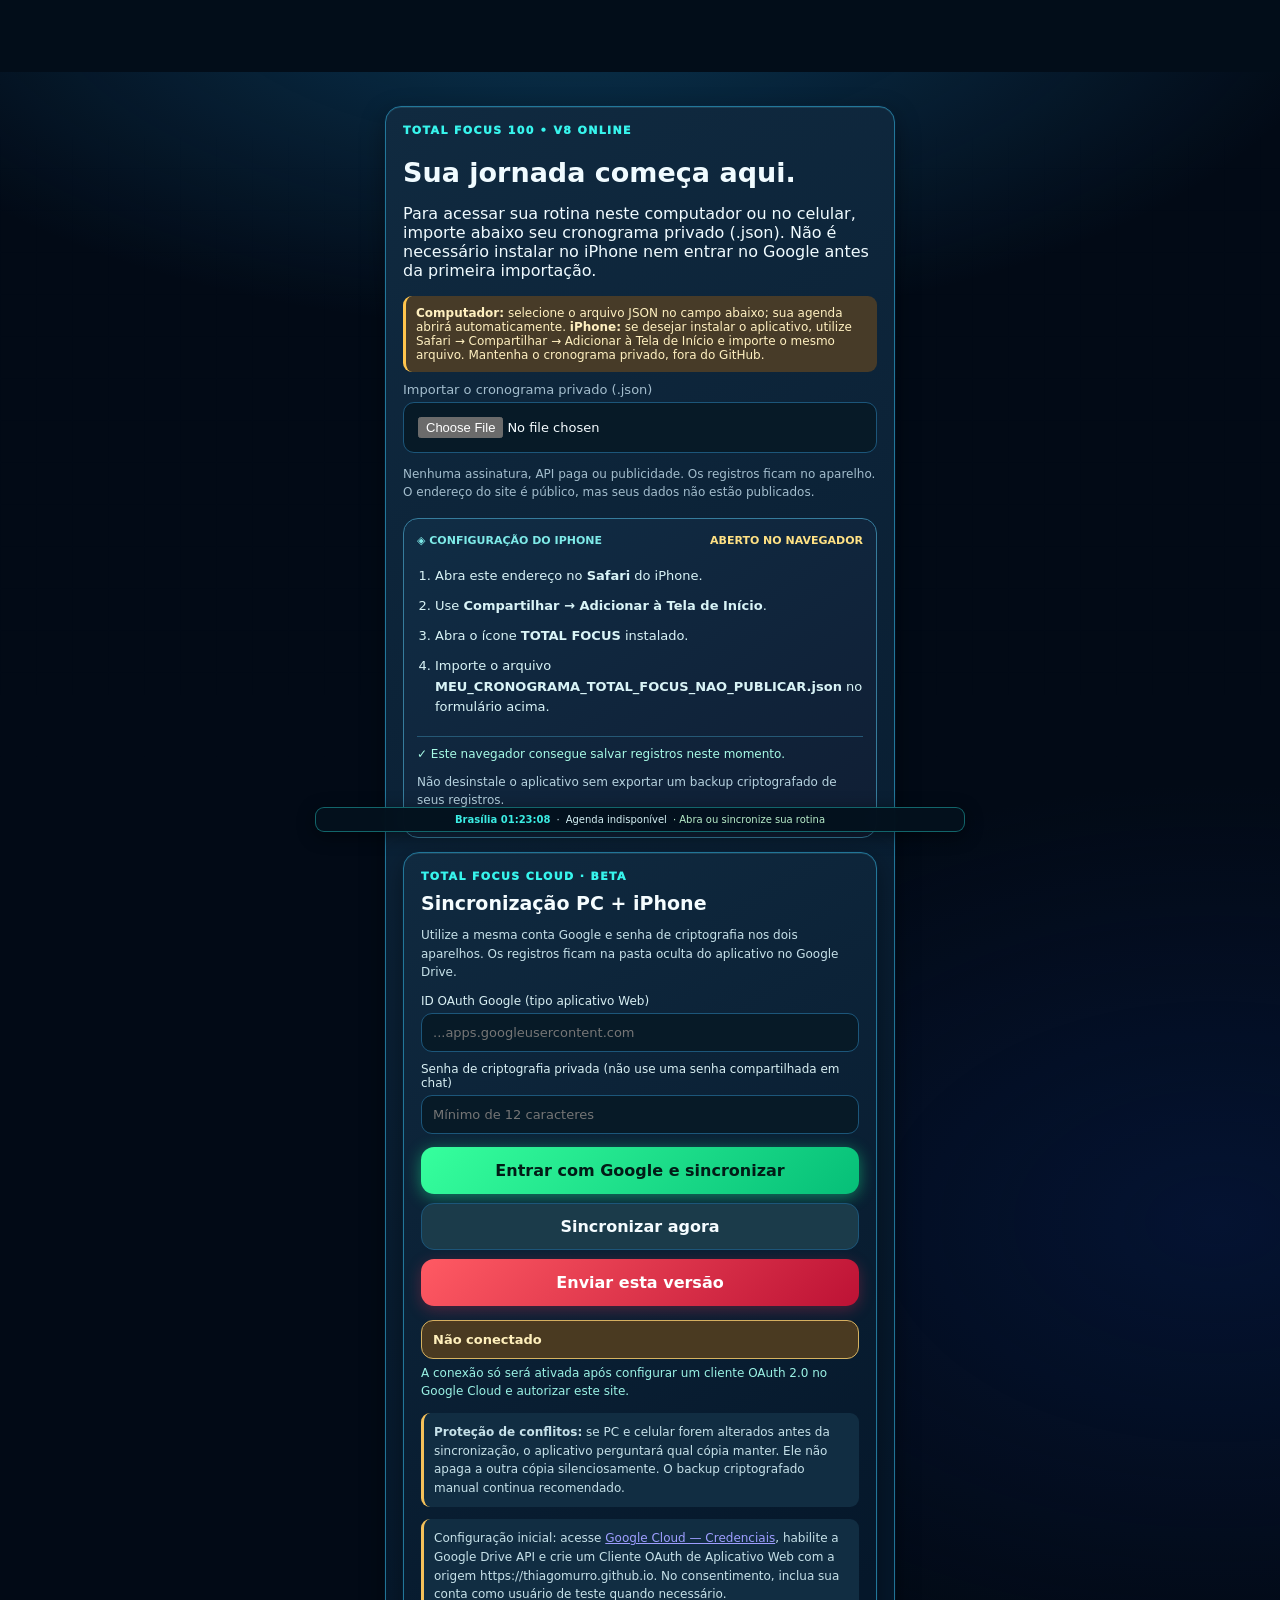
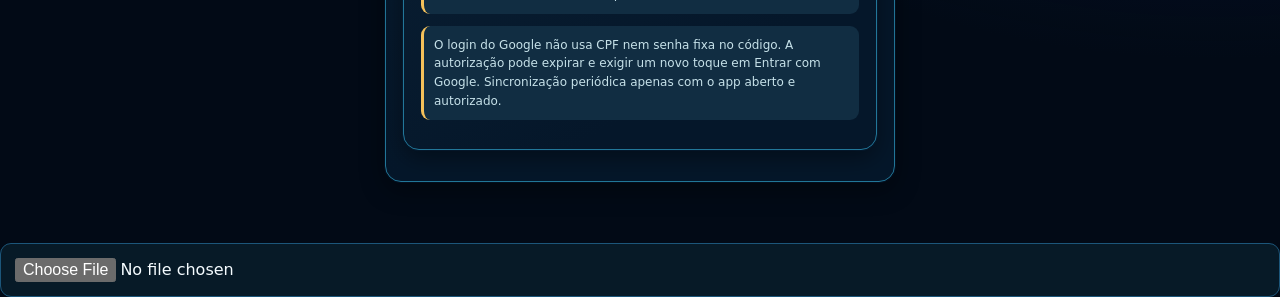
==== total-focus-100/index.html @ 7a87cd40 "TOTAL FOCUS: atualizar painel V40.1 com lista de alarmes vibratórios do iPhone" ====
<!doctype html>
<html lang="pt-BR"><head><meta charset="utf-8"><meta name="viewport" content="width=device-width,initial-scale=1,viewport-fit=cover"><meta name="theme-color" content="#071629"><meta name="apple-mobile-web-app-capable" content="yes"><meta name="apple-mobile-web-app-status-bar-style" content="black-translucent"><meta name="apple-mobile-web-app-title" content="TOTAL FOCUS"><meta name="robots" content="noindex,nofollow"><link rel="manifest" href="./manifest.webmanifest"><link rel="icon" href="./icon.svg" type="image/svg+xml"><title>TOTAL FOCUS 100 | Jornada</title>
<style>
:root{color-scheme:dark;--bg:#061320;--panel:#102536;--panel2:#142e40;--edge:#275166;--txt:#eefafa;--muted:#a4c0cb;--cyan:#41e4df;--gold:#ffd078;--red:#fe807b}
*{box-sizing:border-box}body{font-family:-apple-system,BlinkMacSystemFont,"Segoe UI",sans-serif;background:radial-gradient(circle at 80% -5%,#174d62 0%,transparent 50%),var(--bg);color:var(--txt);margin:0;min-height:100vh}button,input,select,textarea{font:inherit}button{cursor:pointer;border:1px solid var(--edge);background:#1b3b4a;color:var(--txt);border-radius:13px;padding:12px 14px}button:disabled{opacity:.4;cursor:not-allowed}button.primary{color:#062527;background:linear-gradient(110deg,#38e1d5,#aaf9e7);border:0;font-weight:800}button.warn{background:#583139;border-color:#885663}button.gold{background:#efbc60;color:#222015;font-weight:800}button.small{padding:8px 11px;font-size:13px}.hidden{display:none!important}#shell{max-width:650px;margin:auto;padding:16px 16px 100px}header{display:flex;align-items:center;justify-content:space-between;gap:12px}header .logo{display:flex;align-items:center;gap:9px;font-size:15px;font-weight:900;letter-spacing:1.2px}header svg{width:41px;height:41px}h1{font-size:27px;margin:20px 0 5px}h2{font-size:19px;margin:0 0 12px}h3{margin:0 0 9px}.muted,small{color:var(--muted)}small{line-height:1.45}.kicker{color:var(--cyan);font-size:11px;font-weight:800;letter-spacing:1.6px}.card{border:1px solid var(--edge);background:linear-gradient(155deg,#102b3b,#0c1e2e);border-radius:21px;padding:17px;margin:14px 0;box-shadow:0 8px 28px #0002}.hero{border-color:#2c8f92;background:linear-gradient(125deg,#123f48,#102635)}.flex{display:flex;align-items:center;justify-content:space-between;gap:9px}.stack{display:grid;gap:9px}.grid{display:grid;grid-template-columns:1fr 1fr;gap:11px}.metric{background:#09202f;padding:12px;border-radius:13px}.metric strong{display:block;font-size:24px;margin-bottom:2px}.bar{height:8px;border-radius:10px;background:#224150;overflow:hidden;margin:10px 0}.bar span{display:block;height:100%;background:linear-gradient(90deg,var(--cyan),var(--gold))}.task{border-bottom:1px solid #294454;padding:12px 0;display:flex;align-items:center;gap:9px}.task .hour{font-weight:800;color:var(--cyan);min-width:45px;font-size:13px}.task .data{flex:1;min-width:0}.task strong{display:block;font-size:14px}.task small{display:block}.task button{padding:8px 10px}.tag{font-size:11px;color:var(--gold)}#nav{position:fixed;bottom:0;left:0;width:100%;display:flex;justify-content:center;background:#071b2aee;border-top:1px solid var(--edge);padding:8px 3px max(8px,env(safe-area-inset-bottom));backdrop-filter:blur(12px);z-index:20}#nav button{border:0;background:transparent;font-size:11px;border-radius:9px;max-width:105px;min-width:60px;padding:5px 4px}#nav button i{display:block;font-style:normal;font-size:21px;margin-bottom:3px}#nav button.current{background:#164c56;color:#7bfff1}.pill{border-radius:22px;padding:8px 10px;background:#173d46;color:#ccfbf0;font-size:12px}label{display:block;margin:10px 0;font-size:13px;color:var(--muted)}input,select,textarea{display:block;color:var(--txt);background:#071a27;border:1px solid var(--edge);padding:11px;border-radius:11px;width:100%;margin-top:5px}input[type=file]{padding:14px}dialog{background:#0c2130;color:var(--txt);border:1px solid var(--edge);border-radius:19px;padding:20px;max-width:min(95vw,520px);max-height:85vh;overflow:auto;width:94%}dialog::backdrop{background:#001017bb}#toast{position:fixed;bottom:94px;left:50%;transform:translateX(-50%);background:#254d50;border:1px solid var(--cyan);border-radius:15px;max-width:95vw;padding:12px 19px;font-size:13px;z-index:99;display:none}.buttons{display:flex;flex-wrap:wrap;gap:8px;margin-top:13px}.notice{border-left:3px solid var(--gold);background:#473b28;color:#fff0c0;padding:10px;border-radius:9px;font-size:12px}.dog-line{padding:10px 0;border-bottom:1px solid var(--edge)}.dog-line b{color:var(--cyan)}.circle{font-size:42px;color:var(--cyan);font-variant-numeric:tabular-nums;font-weight:900;margin:15px 0}.steps{padding-left:21px}.steps li{padding:5px 0;line-height:1.5}.fixed{color:#b1c0c9}#setup{max-width:550px;margin:8vh auto 3vh;padding:20px}.footnote{font-size:12px;line-height:1.5;color:var(--muted)}
@media(max-width:390px){.grid{grid-template-columns:1fr}#nav button{min-width:54px}}
</style><style>
/* TF_SLEEP_ONLINE_V9 - identidade visual jogo e descanso */
body{background:radial-gradient(ellipse 85% 45% at 8% -4%,#226b88ad,transparent 75%),radial-gradient(ellipse 68% 38% at 100% 12%,#42247880,transparent 75%),#060c19;background-attachment:fixed}
body:before{content:"";position:fixed;inset:0;pointer-events:none;opacity:.14;background-image:radial-gradient(#82faff 1px,transparent 1.6px);background-size:63px 85px;animation:starShift 40s linear infinite}
#shell{position:relative}header{position:relative;z-index:2;background:#0c2340c4;padding:10px;border:1px solid #55e5db70;border-radius:17px;box-shadow:0 0 24px #1acde12c;backdrop-filter:blur(10px)}header .logo svg{filter:drop-shadow(0 0 9px #2ef3e9)}
.card{border-color:#436b8a;box-shadow:inset 0 1px 0 #ffffff19,0 10px 30px #0007;backdrop-filter:blur(8px)}
.card.hero{position:relative;overflow:hidden;border:1px solid #56f2e4;box-shadow:0 0 35px #37e7de37,inset 0 0 33px #4ef3ea12;background:radial-gradient(circle at 90% 0%,#198e9381,transparent 45%),linear-gradient(132deg,#16394d,#151b38)}
.card.hero:after{content:"◈";position:absolute;right:-12px;top:-38px;font-size:162px;color:#71f2ed17;pointer-events:none;animation:orb 6s ease-in-out infinite}
.card.hero button.primary{position:relative;z-index:2;min-height:53px;box-shadow:0 7px 21px #20ffd13b}
.metric{border:1px solid #59bddc5a;background:linear-gradient(145deg,#122e45,#121d35)}
#nav{border-top:1px solid #56e4e2a0;box-shadow:0 -8px 35px #07d7dd17}#nav button.current{text-shadow:0 0 12px #68ffee}
#sleep-open{margin-left:auto;font-size:21px;color:#91f9ee;border:1px solid #3ce7d6}
#sleep-modal{background:linear-gradient(143deg,#102e47,#11162f);color:#edffff;border:1px solid #54e7e3;box-shadow:0 15px 80px #000b}
.sleep-moon{font-size:42px;display:grid;place-items:center;width:76px;height:76px;border-radius:50%;background:radial-gradient(circle at 20% 20%,#58dce7,#173249 75%);border:2px solid #5aeee7;box-shadow:0 0 30px #49eddf99;animation:orb 5s ease-in-out infinite}
.sleep-days{display:grid;grid-template-columns:repeat(3,1fr);gap:9px;margin:17px 0}.sleep-days section{text-align:center;border:1px solid #347c92;border-radius:13px;background:#16344c;padding:10px 3px}.sleep-days strong{display:block;font-size:23px;color:#8ffce9}.sleep-days small{font-size:10px}.sleep-modal-opts label{display:flex;gap:8px;align-items:center;color:#e2fafa}.sleep-modal-opts input{width:18px;height:18px;margin:0}.sleep-actions button{width:100%;margin-top:9px}.sleep-note{background:#493728;color:#ffe8bd;padding:11px;border-radius:10px;font-size:12px;line-height:1.55}.sleep-caption{font-size:12px;color:#b5cddf;line-height:1.5}
@keyframes orb{50%{transform:translateY(9px)}}@keyframes starShift{to{background-position:160px 100px}}
@media(prefers-reduced-motion:reduce){.card.hero:after,.sleep-moon,body:before{animation:none}}
</style><link rel="stylesheet" href="./game-v10.css?v=10"><link rel="stylesheet" href="./game-v11.css?v=11"><link rel="stylesheet" href="./coach-v12.css?v=12"><link rel="stylesheet" href="./install-v13.css?v=13"><link rel="stylesheet" href="./reminders-v14.css?v=14"><link rel="stylesheet" href="./cloud-v16.css?v=16"><link rel="stylesheet" href="./experience-v17.css?v=17"><link rel="stylesheet" href="./screens-v18.css?v=18"><link rel="stylesheet" href="./qa-v19.css?v=19"><link rel="stylesheet" href="./premium-v20.css?v=21"><link rel="stylesheet" href="./desktop-v22.css?v=22"><link rel="stylesheet" href="./study-progress-v24.css?v=24"><link rel="stylesheet" href="./tf25-ui.css?v=25"></head><body>
<div id="setup" class="hidden"><div class="card"><div class="kicker">TOTAL FOCUS 100 • V8 ONLINE</div><h1>Sua jornada começa aqui.</h1><p>Para acessar sua rotina neste computador ou no celular, importe abaixo seu cronograma privado (.json). Não é necessário instalar no iPhone nem entrar no Google antes da primeira importação.</p><div class="notice"><strong>Computador:</strong> selecione o arquivo JSON no campo abaixo; sua agenda abrirá automaticamente. <strong>iPhone:</strong> se desejar instalar o aplicativo, utilize Safari → Compartilhar → Adicionar à Tela de Início e importe o mesmo arquivo. Mantenha o cronograma privado, fora do GitHub.</div><label>Importar o cronograma privado (.json)<input id="upload" type="file" accept=".json,application/json"></label><p class="footnote">Nenhuma assinatura, API paga ou publicidade. Os registros ficam no aparelho. O endereço do site é público, mas seus dados não estão publicados.</p></div></div>
<div id="shell" class="hidden"><header><div class="logo"><svg viewBox="0 0 64 64" aria-label="Marca TOTAL FOCUS"><circle cx="32" cy="32" r="27" fill="#0b3140" stroke="#33ded4" stroke-width="5"/><path d="M12 43 32 16 52 43 32 29Z" fill="#80ffff" stroke="#009bd3" stroke-width="2"/><path d="M32 4v10M32 50v10M4 32h10M50 32h10" stroke="#fff" stroke-width="3"/></svg><span>TOTAL<br>FOCUS 100</span></div><span class="pill" id="level">NÍVEL 1</span></header><main id="main"></main></div>
<nav id="nav" class="hidden"><button data-page="today" class="current"><i>◉</i>Hoje</button><button data-page="agenda"><i>▦</i>Agenda</button><button data-page="shiro"><i>♧</i>Shiro</button><button data-page="progress"><i>▤</i>Rendimento</button><button data-page="focus"><i>✧</i>FOCUS AI</button><button data-page="config"><i>⚙</i>Ajustes</button></nav>
<dialog id="modal"><div id="modalcontent"></div><div class="buttons"><button id="close">Fechar</button></div></dialog><div id="toast"></div>
<script>
(function(){
"use strict";
var DK="totalfocus100.private.dataset.v1",SK="totalfocus100.v1",D=null,S=null,page="today",picked=null,interval=null;
var $=id=>document.getElementById(id),fmt=d=>d.split("-").reverse().join("/"),date=()=>{var d=new Date();return d.getFullYear()+"-"+String(d.getMonth()+1).padStart(2,"0")+"-"+String(d.getDate()).padStart(2,"0")},minute=x=>Number(x.slice(0,2))*60+Number(x.slice(3,5)),clock=x=>String(Math.floor(x/60)).padStart(2,"0")+":"+String(x%60).padStart(2,"0"),es=x=>String(x==null?"":x).replace(/[&<>"']/g,a=>({"&":"&amp;","<":"&lt;",">":"&gt;",'"':"&quot;","'":"&#39;"}[a]));
function notify(m){$("toast").textContent=m;$("toast").style.display="block";clearTimeout(notify.t);notify.t=setTimeout(()=>$("toast").style.display="none",3200)}
function sound(){if(S.settings&&S.settings.sound===false)return;try{var c=new(window.AudioContext||window.webkitAudioContext)(),o=c.createOscillator(),g=c.createGain();o.frequency.setValueAtTime(720,c.currentTime);o.frequency.linearRampToValueAtTime(1100,c.currentTime+.13);g.gain.setValueAtTime(.08,c.currentTime);g.gain.exponentialRampToValueAtTime(.001,c.currentTime+.18);o.connect(g);g.connect(c.destination);o.start();o.stop(c.currentTime+.19);setTimeout(()=>c.close(),400)}catch(e){}}
function init(){try{D=JSON.parse(localStorage.getItem(DK));if(!D||!Array.isArray(D.tasks)||D.start!=="2026-10-19"||D.end!=="2027-01-26")D=null}catch(e){D=null}
if(!D){$("setup").classList.remove("hidden");$("shell").classList.add("hidden");$("nav").classList.add("hidden");return}
try{S=JSON.parse(localStorage.getItem(SK))}catch(e){}if(!S)S={};S.statuses=S.statuses||{};S.overrides=S.overrides||{};S.quotes=S.quotes||{};S.quoteTimers=S.quoteTimers||{};S.dogs=S.dogs||{};S.weights=S.weights||[{date:D.start,kg:D.weightKg}];S.checkins=S.checkins||{};S.history=S.history||[];S.settings=S.settings||{sound:true};picked=date()<D.start?D.start:date()>D.end?D.end:date();$("setup").classList.add("hidden");$("shell").classList.remove("hidden");$("nav").classList.remove("hidden");render()}
function save(){try{localStorage.setItem(SK,JSON.stringify(S))}catch(e){notify("Sem espaço para salvar. Faça backup imediatamente.")}}
function tasks(){return D.tasks.map(t=>Object.assign({},t,S.overrides[t.id]||{}))}
function byDate(day){return tasks().filter(t=>t.date===day).sort((a,b)=>a.time.localeCompare(b.time))}
function get(id){return tasks().find(t=>t.id===id)}
function status(t){return S.statuses[t.id]||"pendente"}
function flexible(t){return t.priority==="flex"&&!t.meta?.optional}
function xp(){return tasks().filter(t=>flexible(t)&&status(t)==="feito").reduce((s,t)=>s+({Treino:22,Cardio:35,Shiro:28,PMERJ:25,"Inglês":17,Empresa:15}[t.category]||10),0)}
function daynum(day){return Math.round((new Date(day+"T12:00:00")-new Date(D.start+"T12:00:00"))/86400000)+1}
function done(id){var t=get(id);if(!t||t.priority!=="flex")return;if(t.category==="Empresa"&&t.meta?.kind==="cotacao")return quote(t);if(t.category==="Shiro")return dog(t);if(t.category==="Cardio")return cardio(t);S.statuses[id]="feito";S.history.unshift({type:"concluída",id:id,at:new Date().toISOString()});save();sound();render();notify("Missão concluída! +XP")}
function show(html){$("modalcontent").innerHTML=html;$("modal").showModal()}
function tag(t){return t.priority!=="flex"?"FIXO":t.category==="Empresa"?"COTAÇÃO":t.category.toUpperCase()}
function taskline(t){var isf=t.priority==="flex";return '<div class="task"><span class="hour">'+es(t.time)+'</span><div class="data"><strong>'+es(t.title)+'</strong><small>'+es(tag(t))+' · '+es(status(t))+'</small></div>'+(isf?'<button data-do="view" data-id="'+es(t.id)+'">Abrir</button>':'<span class="fixed">●</span>')+'</div>'}
function render(){if(!D)return;var totalxp=xp(),level=1+Math.floor(Math.sqrt(totalxp/220));$("level").textContent="NÍVEL "+level;document.querySelectorAll("#nav button").forEach(x=>x.classList.toggle("current",x.dataset.page===page));var html="";
if(page==="today"){var list=byDate(picked),flex=list.filter(flexible),n=flex.filter(t=>status(t)==="feito").length,upcoming=flex.find(t=>status(t)==="pendente"||status(t)==="reprogramado");html='<p class="kicker">JORNADA · DIA '+Math.max(0,Math.min(100,daynum(picked)))+' DE 100</p><div class="flex"><h1>Meu dia</h1><input type="date" id="datepick" min="'+D.start+'" max="'+D.end+'" value="'+picked+'" style="max-width:160px"></div><div class="card hero"><span class="kicker">PRÓXIMA MISSÃO</span><h2>'+(upcoming?es(upcoming.title):"Nada pendente neste dia")+'</h2><p class="muted">'+(upcoming?es(upcoming.time)+" · "+es(upcoming.category):"Confira sua evolução")+'</p>'+(upcoming?'<button class="primary" data-do="view" data-id="'+es(upcoming.id)+'">▶ Iniciar / registrar</button>':'')+'</div><div class="grid"><div class="metric"><strong>'+n+'/'+flex.length+'</strong><small>Missões de hoje</small></div><div class="metric"><strong>'+totalxp+'</strong><small>Pontos de experiência</small></div></div><div class="bar"><span style="width:'+(flex.length?Math.round(n/flex.length*100):0)+'%"></span></div><div class="buttons"><button data-do="next">Remanejar próxima</button><button data-do="day">Reorganizar o dia</button><button data-do="undo">Desfazer último remanejamento</button><button data-do="checkin">Check-in físico</button></div><div class="card"><h2>Agenda</h2>'+list.map(taskline).join("")+'</div>'}
if(page==="agenda"){html='<h1>Agenda e ciclos</h1><label>Escolha uma data<input type="date" id="datepick" min="'+D.start+'" max="'+D.end+'" value="'+picked+'"></label><p class="muted">Ciclo '+Math.ceil(daynum(picked)/12)+' de 9 • sábado e compromissos fixos protegidos.</p><div class="card">'+byDate(picked).map(taskline).join("")+'</div><button data-do="travel">Modo viagem</button>'}
if(page==="shiro"){var lines=tasks().filter(t=>t.category==="Shiro"),ct=lines.filter(t=>status(t)==="feito").length;html='<h1>Escola do Shiro</h1><p class="notice">Filhote: sem corrida de 5 km, saltos repetidos ou esforços forçados antes da maturidade e orientação veterinária.</p><div class="grid"><div class="metric"><strong>'+ct+'/'+lines.length+'</strong><small>Sessões concluídas</small></div><div class="metric"><strong>4x</strong><small>Treinos de obediência por semana</small></div></div><div class="card"><h2>Próximos treinos</h2>'+lines.filter(t=>t.date>=picked).slice(0,10).map(t=>'<div class="task"><div class="data"><strong>'+fmt(t.date)+' · '+es(t.title)+'</strong><small>'+es(status(t))+'</small></div><button data-do="view" data-id="'+es(t.id)+'">Treinar</button></div>').join("")+'</div>'}
if(page==="progress"){var categories=["Treino","Cardio","Shiro","PMERJ","Inglês","Empresa"],completed=tasks().filter(t=>flexible(t)&&status(t)==="feito");html='<h1>Meu rendimento</h1><div class="grid"><div class="metric"><strong>'+completed.length+'</strong><small>Missões realizadas</small></div><div class="metric"><strong>'+xp()+'</strong><small>XP acumulados</small></div></div><div class="card"><h2>Por área</h2>'+categories.map(cat=>{var ar=tasks().filter(t=>t.category===cat&&flexible(t)),ok=ar.filter(t=>status(t)==="feito").length;return '<p>'+cat+': '+ok+'/'+ar.length+'</p><div class="bar"><span style="width:'+(ar.length?Math.round(100*ok/ar.length):0)+'%"></span></div>'}).join("")+'</div><div class="card"><h2>Saúde</h2><p>Peso inicial: '+es(D.weightKg)+' kg</p><p>Último peso: '+es(S.weights.at(-1)?.kg||D.weightKg)+' kg</p><button data-do="weight">Registrar peso</button></div><p class="footnote">Não confunda pontos do jogo com resultados físicos ou rendimento em provas.</p>'}
if(page==="focus"){html='<h1>FOCUS AI</h1><p class="muted">Assistente local gratuito, sem API ChatGPT conectada. Você pode digitar comandos ou ditá-los se o navegador permitir.</p><div class="card"><h2>Pergunte ou peça uma ação</h2><input id="ask" placeholder="Ex.: O que tenho hoje?"><div class="buttons"><button class="primary" data-do="ask">Enviar</button><button data-do="mic">🎙 Ditado</button></div><div id="answer" class="notice" style="margin-top:12px">Posso explicar a agenda, abrir uma missão ou orientar os comandos do Shiro.</div></div><div class="card"><h3>Exemplos</h3><p>“O que tenho hoje?”</p><p>“Quero treinar o Shiro”</p><p>“Abrir cotações”</p><p>“Como funciona o fica?”</p></div>'}
if(page==="config"){html='<h1>Ajustes e privacidade</h1><div class="card"><h2>Backup e restauração</h2><p class="muted">Seu histórico fica no aparelho. Exporte regularmente e guarde o arquivo fora do telefone.</p><div class="buttons"><button data-do="backup">Backup criptografado</button><button data-do="restore">Restaurar backup</button></div><input type="file" id="restorefile" accept=".json" class="hidden"><p class="footnote">O site público não contém seus dados. Sem login, sincronização de nuvem ou chamadas para APIs pagas.</p></div><div class="card"><h2>Preferências</h2><label><input id="sound" type="checkbox" style="width:auto;display:inline" '+(S.settings.sound!==false?"checked":"")+'> Efeitos sonoros</label><p class="notice">Notificações na tela bloqueada exigem um servidor Web Push configurado. Ainda não estão ativas nesta edição. Vibração é controlada pelo iOS.</p></div><button data-do="exportAgenda">Exportar agenda privada</button>'}
$("main").innerHTML=html}
function viewTask(id){var t=get(id);if(!t)return;if(t.category==="Empresa"&&t.meta?.kind==="cotacao")return quote(t);if(t.category==="Shiro")return dog(t);if(t.category==="Treino")return workout(t);if(t.category==="Cardio")return cardio(t);show('<span class="kicker">'+es(t.category)+'</span><h2>'+es(t.title)+'</h2><p>'+es(t.description||"")+'</p><div class="buttons"><button class="primary" data-do="complete" data-id="'+es(id)+'">✓ Concluída</button><button data-do="move" data-id="'+es(id)+'">Remanejar</button></div>')}
function cardio(t){var ck=S.checkins?.[t.date]||{};var advice=(ck.pain==="sim"||Number(ck.sleep)<6||(ck.energy&&Number(ck.energy)<=2))?"Atenção: sono insuficiente, dor ou disposição baixa. Faça atividade leve ou descanse; não progrida a carga.":"Evolua gradualmente, respeitando esforço e recuperação.";show('<h2>'+es(t.title)+'</h2><p>'+es(t.description||"")+'</p><div class="notice">'+es(advice)+'</div><label>Distância (km)<input id="km" type="number" step=".01"></label><label>Tempo (minutos)<input id="mins" type="number" min="1"></label><label>Esforço percebido (1–10)<input id="effort" type="number" min="1" max="10" value="5"></label><label>Dor incomum?<select id="pain"><option value="nao">Não</option><option value="sim">Sim</option></select></label><button class="primary" data-do="savecardio" data-id="'+es(t.id)+'">Salvar resultado</button>')}
function workout(t){var moves=t.meta?.moves||[];show('<h2>'+es(t.title)+'</h2><p class="notice">10 minutos: 2 min de ativação, 6 min de movimentos e 2 min de recuperação. Priorize execução correta.</p>'+moves.map(name=>{var s=D.exerciseSpecs?.[name]||{};return '<div class="dog-line"><h3>'+es(name)+'</h3><p><b>'+es(s.sets||"2 blocos de 40 s")+'</b> • '+es(s.reps||"8 repetições controladas")+'</p><p><b>Fortalece:</b> '+es((s.muscles||[]).join(", "))+'</p><p><b>Posição inicial:</b> '+es(s.start||"Prepare com calma")+'</p><p><b>Movimento:</b> '+es(s.move||"Execute sem dor")+'</p><p class="muted">'+es(s.mistake||"")+'</p></div>'}).join("")+'<button class="primary" data-do="complete" data-id="'+es(t.id)+'">Concluí os 10 minutos</button>')}
function dog(t){var r=D.dogSessions?.[t.meta?.session];if(!r)return notify("Sessão não encontrada");var saved=S.dogs[t.id]||{},counts=saved.counts||{};show('<span class="kicker">TREINADOR DO SHIRO</span><h2>'+es(r.label)+'</h2><p class="muted">'+es(r.location)+'</p>'+r.routine.map(pair=>{var name=pair[0],n=pair[1],g=D.commands?.[name]||{},value=counts[name]||0;return '<div class="dog-line"><h3>'+es(name)+'</h3><p>'+es(g.why||"")+'</p><ol class="steps">'+(g.steps||[]).map(v=>'<li>'+es(v)+'</li>').join("")+'</ol><small>Meta: '+n+' tentativas · '+es(pair[2])+'</small><div class="flex"><button data-do="dogdec" data-id="'+es(t.id)+'" data-cmd="'+es(name)+'">−</button><b id="n-'+es(name)+'">'+value+' / '+n+' acertos</b><button data-do="doginc" data-id="'+es(t.id)+'" data-cmd="'+es(name)+'">+ Acerto</button></div></div>'}).join("")+'<p class="notice">ISSO! confirma o acerto. OKAY libera o comando Fica. Reforce positivamente, sem trancos na guia.</p><button class="primary" data-do="dogdone" data-id="'+es(t.id)+'">Salvar sessão</button>')}
function qobj(id){return S.quoteTimers[id]||(S.quoteTimers[id]={ms:0,since:null,finished:false})}
function qwindow(t){return [new Date(t.date+"T"+t.time+":00").getTime(),new Date(t.date+"T"+t.end+":00").getTime()]}
function qms(t){var q=qobj(t.id),w=qwindow(t),ms=q.ms+(q.since?Math.max(0,Math.min(Date.now(),w[1])-Math.max(q.since,w[0])):0);return Math.min(Math.max(0,ms),w[1]-w[0])}
function fmtms(ms){var x=Math.floor(ms/1000);return String(Math.floor(x/3600)).padStart(2,"0")+":"+String(Math.floor(x/60)%60).padStart(2,"0")+":"+String(x%60).padStart(2,"0")}
function quotesync(t){var q=qobj(t.id),w=qwindow(t);if(Date.now()>=w[1]&&!q.finished){q.ms=qms(t);q.since=null;q.finished=true;S.quotes[t.id]={minutes:Math.round(q.ms/60000),tracked:true};if(status(t)!=="feito")S.statuses[t.id]="registrado";save()}}
function quote(t){quotesync(t);clearInterval(interval);show('<span class="kicker">COTAÇÕES SHIRO</span><h2>'+es(t.title)+'</h2><p>'+es(t.time)+"–"+es(t.end)+'</p><div id="qstatus" class="tag"></div><div class="circle" id="qtime">00:00:00</div><p>Tempo efetivo trabalhado, descontando pausas.</p><div class="buttons" id="qbuttons"></div><div id="qsummary"></div>');function paint(){if(!$("modal").open){clearInterval(interval);return}quotesync(t);var q=qobj(t.id),w=qwindow(t),now=Date.now(),running=!!q.since&&!q.finished,closed=now>=w[1]||q.finished,ms=qms(t);$("qtime").textContent=fmtms(ms);$("qstatus").textContent=closed?"JANELA ENCERRADA":running?"EM ANDAMENTO":"PAUSADO";$("qbuttons").innerHTML=closed?'<button class="primary" data-do="quoteconfirm" data-id="'+es(t.id)+'">Confirmar cotações concluídas</button>':now<w[0]?'<small>O cronômetro libera no horário agendado.</small>':running?'<button class="warn" data-do="qpause" data-id="'+es(t.id)+'">Ⅱ Pausar</button><button data-do="qfinish" data-id="'+es(t.id)+'">Encerrar</button>':'<button class="primary" data-do="qstart" data-id="'+es(t.id)+'">▶ '+(q.ms?"Retomar":"Iniciar")+'</button><button data-do="qfinish" data-id="'+es(t.id)+'">Encerrar</button>';$("qsummary").innerHTML='<p class="muted">Reservado '+fmtms(w[1]-w[0])+' • Efetivo '+fmtms(ms)+' • Não trabalhado '+fmtms(Math.max(0,(closed?w[1]:Math.max(w[0],now))-w[0]-ms))+'</p><small>O tempo não prova conclusão das propostas.</small>'}interval=setInterval(paint,1000);paint()}
function qaction(id,cmd){var t=get(id),q=qobj(id),w=qwindow(t),now=Date.now();if(!t||now<w[0]||now>w[1]||q.finished)return notify("Fora da janela prevista");var ms=qms(t);if(cmd==="qpause"){q.ms=ms;q.since=null}else if(cmd==="qstart"){q.since=now}else if(cmd==="qfinish"){if(!confirm("Encerrar a contagem?"))return;q.ms=ms;q.since=null;q.finished=true;S.quotes[id]={minutes:Math.round(ms/60000),tracked:true};S.statuses[id]="registrado"}save();quote(t)}
function shift(t){if(t.meta?.businessCritical){S.statuses[t.id]="sem-vaga";save();notify("Prazo de certame: atenção, cotação não foi remarcada.");return false}var initial=new Date(t.date+"T12:00:00");for(var i=1;i<=14;i++){var dt=new Date(initial.getTime()+i*86400000),day=dt.getFullYear()+"-"+String(dt.getMonth()+1).padStart(2,"0")+"-"+String(dt.getDate()).padStart(2,"0");if(day>D.end)break;var wd=dt.getDay();if(wd===6||D.holidays?.[day]||D.events?.[day])continue;var minutes=minute(t.end)-minute(t.time),candidates=t.category==="PMERJ"||t.category==="Inglês"?["15:32"]:t.category==="Shiro"?["18:05"]:t.category==="Treino"?["06:35"]:t.category==="Cardio"?["18:20"]:[];if(wd===0&&t.category!=="Treino"&&t.category!=="Cardio")continue;for(var c of candidates){var a=minute(c),b=a+minutes;if(b>1260||b>1440)continue;var clash=tasks().some(x=>x.id!==t.id&&x.date===day&&status(x)!=="cancelado"&&a<minute(x.end)&&b>minute(x.time));if(clash)continue;if(t.category==="Cardio"&&t.meta?.kind==="run"&&tasks().some(x=>x.id!==t.id&&x.category==="Cardio"&&x.meta?.kind==="run"&&Math.abs((new Date(x.date+"T12:00:00")-dt)/86400000)<2&&status(x)!=="cancelado"))continue;S.overrides[t.id]={date:day,time:c,end:clock(b)};S.statuses[t.id]="reprogramado";save();return true}}S.statuses[t.id]="sem-vaga";save();return false}
function shiftMany(ids){var before=JSON.stringify({statuses:S.statuses,overrides:S.overrides});S.undo=before;var n=0;ids.forEach(id=>{var t=get(id);if(t&&shift(t))n++});save();render();notify(n+" remanejadas; "+(ids.length-n)+" sem horário seguro.")}
function promptText(input){var s=input.trim().toLowerCase(),message="Não compreendi. Posso consultar a agenda, abrir o Shiro ou as cotações.";if(s.includes("hoje")||s.includes("agenda")){page="today";render();message="A agenda de "+fmt(picked)+" está na tela, com "+byDate(picked).length+" compromissos."}else if(s.includes("shiro")||s.includes("fica")||s.includes("senta")){page="shiro";render();message="Abri a escola do Shiro. Selecione uma cartela e avance comando por comando."}else if(s.includes("cotação")||s.includes("cotaç")||s.includes("licitação")){var t=byDate(date()).find(x=>x.category==="Empresa"&&x.meta?.kind==="cotacao");if(t){quote(t);message="Abri seu cronômetro de cotações."}else message="Não existe cotação agendada para hoje."}return message}
async function encryptBackup(){if(!crypto.subtle)return notify("Criptografia indisponível");var pwd=prompt("Crie uma senha forte para o backup (12 caracteres ou mais):");if(!pwd||pwd.length<12)return notify("Use pelo menos 12 caracteres.");var salt=crypto.getRandomValues(new Uint8Array(16)),iv=crypto.getRandomValues(new Uint8Array(12)),enc=new TextEncoder(),base=await crypto.subtle.importKey("raw",enc.encode(pwd),"PBKDF2",false,["deriveKey"]),key=await crypto.subtle.deriveKey({name:"PBKDF2",salt,iterations:160000,hash:"SHA-256"},base,{name:"AES-GCM",length:256},false,["encrypt"]),cipher=await crypto.subtle.encrypt({name:"AES-GCM",iv},key,enc.encode(JSON.stringify({data:S,cronograma:D,extras:Object.fromEntries(Object.keys(localStorage).filter(k=>k==="totalfocus100.sleep.v9"||k==="totalfocus100.v12.voice"||k==="totalfocus100.v17.shiroPhoto"||k==="totalfocus100.v18.modes"||k==="totalfocus100.study.v24"||k.startsWith("totalfocus100.v12.dog-attempts.")).map(k=>[k,localStorage.getItem(k)]))})));download("TOTAL_FOCUS_backup_v8_criptografado.json",JSON.stringify({format:"TF_V8_ENCRYPTED",salt:Array.from(salt),iv:Array.from(iv),cipher:Array.from(new Uint8Array(cipher))}));notify("Backup criptografado gerado. Guarde a senha.")}
function download(name,text){var b=new Blob([text],{type:"application/json"}),url=URL.createObjectURL(b),a=document.createElement("a");a.href=url;a.download=name;a.click();setTimeout(()=>URL.revokeObjectURL(url),1000)}
async function restore(file){try{var o=JSON.parse(await file.text());if(o.format!=="TF_V8_ENCRYPTED")throw Error("Formato de backup incompatível");var pwd=prompt("Informe a senha do backup:");if(!pwd)return;var salt=new Uint8Array(o.salt),iv=new Uint8Array(o.iv),cipher=new Uint8Array(o.cipher),enc=new TextEncoder(),base=await crypto.subtle.importKey("raw",enc.encode(pwd),"PBKDF2",false,["deriveKey"]),key=await crypto.subtle.deriveKey({name:"PBKDF2",salt,iterations:160000,hash:"SHA-256"},base,{name:"AES-GCM",length:256},false,["decrypt"]),plain=await crypto.subtle.decrypt({name:"AES-GCM",iv},key,cipher),obj=JSON.parse(new TextDecoder().decode(plain));if(!obj.data?.statuses||!obj.data?.quoteTimers)throw Error("Backup inválido");if(!confirm("Substituir registros atuais?"))return;S=obj.data;save();if(obj.cronograma&&obj.cronograma.start==="2026-10-19"&&Array.isArray(obj.cronograma.tasks)){D=obj.cronograma;localStorage.setItem(DK,JSON.stringify(D))}if(obj.extras&&typeof obj.extras==="object"){Object.entries(obj.extras).forEach(([k,v])=>{if((k==="totalfocus100.sleep.v9"||k==="totalfocus100.v12.voice"||k==="totalfocus100.v17.shiroPhoto"||k==="totalfocus100.v18.modes"||k==="totalfocus100.study.v24"||k.startsWith("totalfocus100.v12.dog-attempts."))&&typeof v==="string")localStorage.setItem(k,v)})}render();notify("Backup restaurado")}catch(e){notify("Falha ao restaurar: "+e.message)}}
document.addEventListener("click",e=>{var b=e.target.closest("[data-page],[data-do]");if(!b)return;if(b.dataset.page){page=b.dataset.page;render();scrollTo(0,0);return}var act=b.dataset.do,id=b.dataset.id,t=id?get(id):null;if(act==="view")viewTask(id);else if(act==="complete"){done(id);$("modal").close()}else if(act==="savecardio"){var m=Number($("mins").value),eff=Number($("effort").value);if(m<1||eff<1||eff>10)return notify("Preencha tempo e esforço válidos");S.cardio=S.cardio||{};S.cardio[id]={minutes:m,km:Number($("km").value)||0,effort:eff,pain:$("pain").value};S.statuses[id]="feito";save();$("modal").close();sound();render()}else if(act==="doginc"||act==="dogdec"){var saved=S.dogs[id]||(S.dogs[id]={counts:{}}),cmd=b.dataset.cmd;var count=saved.counts[cmd]||0;saved.counts[cmd]=Math.max(0,count+(act==="doginc"?1:-1));save();dog(get(id))}else if(act==="dogdone"){S.statuses[id]="feito";save();$("modal").close();sound();render()}else if(act==="qstart"||act==="qpause"||act==="qfinish")qaction(id,act);else if(act==="quoteconfirm"){if(!confirm("Confirma que concluiu as cotações efetivamente?"))return;S.statuses[id]="feito";save();$("modal").close();sound();render()}else if(act==="move"){if(!confirm("Procurar horário adequado nos próximos 14 dias?"))return;shiftMany([id]);$("modal").close()}else if(act==="checkin"){var ck=S.checkins[picked]||{};show('<h2>Como está sua recuperação?</h2><label>Horas de sono<input id="sleep" type="number" min="0" max="15" step=".5" value="'+(ck.sleep||7)+'"></label><label>Disposição (1 a 5)<input id="energy" type="number" min="1" max="5" value="'+(ck.energy||3)+'"></label><label>Dor incomum?<select id="checkpain"><option value="nao">Não</option><option value="sim">Sim</option></select></label><button class="primary" data-do="savecheckin">Salvar check-in</button>')}else if(act==="savecheckin"){S.checkins[picked]={sleep:Number($("sleep").value),energy:Number($("energy").value),pain:$("checkpain").value};save();$("modal").close();notify("Check-in salvo. O sistema irá considerar esses dados nos avisos de esforço.");}else if(act==="undo"){if(!S.undo)return notify("Nada para desfazer.");if(confirm("Restaurar as tarefas antes do último remanejamento?")){var prev=JSON.parse(S.undo);S.statuses=prev.statuses;S.overrides=prev.overrides;S.undo=null;save();render();notify("Remanejamento desfeito.");}}else if(act==="next"){var t=byDate(picked).find(x=>flexible(x)&&status(x)==="pendente");if(t)shiftMany([t.id])}else if(act==="day"){var ids=byDate(picked).filter(t=>flexible(t)&&status(t)==="pendente").map(t=>t.id);if(confirm("Reorganizar "+ids.length+" atividades?"))shiftMany(ids)}else if(act==="travel"){var end=prompt("Até qual data? (AAAA-MM-DD)",picked);if(!end||end<picked||end>D.end)return;var ids=tasks().filter(t=>t.date>=picked&&t.date<=end&&flexible(t)&&status(t)==="pendente").map(t=>t.id);if(confirm("Suspender "+ids.length+" atividades da viagem?")){S.undo=JSON.stringify({statuses:S.statuses,overrides:S.overrides});ids.forEach(id=>S.statuses[id]="cancelado");save();render()}}else if(act==="backup")encryptBackup();else if(act==="restore")$("restorefile").click();else if(act==="exportAgenda")download("meu_cronograma_privado.json",JSON.stringify(D));else if(act==="ask"){var question=$("ask").value,reply=promptText(question);if($("answer"))$("answer").textContent=reply;if(S.settings.sound!==false)sound()}else if(act==="mic"){var R=window.SpeechRecognition||window.webkitSpeechRecognition;if(!R)return notify("Ditado não disponível neste navegador");var r=new R();r.lang="pt-BR";r.onresult=x=>{$("ask").value=x.results[0][0].transcript;$("answer").textContent=promptText($("ask").value)};r.start()}});
document.addEventListener("change",e=>{if(e.target.id==="datepick"){picked=e.target.value;render()}else if(e.target.id==="sound"){S.settings.sound=e.target.checked;save()}else if(e.target.id==="restorefile"&&e.target.files[0])restore(e.target.files[0]);else if(e.target.id==="upload"){var f=e.target.files?.[0];if(!f)return;if(f.size>5000000)return notify("Arquivo maior que o permitido");f.text().then(text=>{var x=JSON.parse(text);if(!Array.isArray(x.tasks)||x.start!=="2026-10-19"||x.end!=="2027-01-26")throw Error("Cronograma incompatível");localStorage.setItem(DK,JSON.stringify(x));init();notify("Cronograma importado no aparelho.")}).catch(err=>notify(err.message))}});
$("close").onclick=()=>{clearInterval(interval);$("modal").close()};document.addEventListener("visibilitychange",()=>{if(!document.hidden&&D)render()});
window.addEventListener("pageshow",()=>{if(D)render()});window.addEventListener("tf-remote-update",()=>{try{const d=JSON.parse(localStorage.getItem(DK)),s=JSON.parse(localStorage.getItem(SK));if(d?.tasks?.length&&s){if(!D){init();notify("Cronograma recuperado da nuvem.");return}D=d;S=s;S.statuses=S.statuses||{};S.overrides=S.overrides||{};S.quoteTimers=S.quoteTimers||{};S.dogs=S.dogs||{};S.history=S.history||[];render();notify("Dados atualizados pela nuvem.");}}catch(e){notify("Erro ao atualizar a interface: "+e.message)}});if("serviceWorker"in navigator&&(location.protocol==="https:"||location.hostname==="localhost"))navigator.serviceWorker.register("./sw.js").catch(()=>{});init();
})();
</script><script>
/* TF_SLEEP_ONLINE_V9: alarmes via Calendário, nunca via Relógio nativo */
(()=>{"use strict";
const DK="totalfocus100.private.dataset.v1",SK="totalfocus100.v1",AK="totalfocus100.sleep.v9";
let cfg={wake:true,night:true,smart:true,active:false};try{cfg={...cfg,...JSON.parse(localStorage.getItem(AK)||"{}")}}catch{}
const $=id=>document.getElementById(id),M=t=>Number(t.slice(0,2))*60+Number(t.slice(3,5)),H=n=>{n=(n+1440)%1440;return String(Math.floor(n/60)).padStart(2,"0")+":"+String(n%60).padStart(2,"0")},
date=d=>d.getFullYear()+"-"+String(d.getMonth()+1).padStart(2,"0")+"-"+String(d.getDate()).padStart(2,"0"),shift=(s,n)=>{let d=new Date(s+"T12:00:00");d.setDate(d.getDate()+n);return date(d)};
function data(){try{return JSON.parse(localStorage.getItem(DK))}catch{return null}}
function plan(day){const d=data();if(!d)return null;let state={};try{state=JSON.parse(localStorage.getItem(SK)||"{}")}catch{};const items=d.tasks.map(t=>({...t,...(state.overrides?.[t.id]||{})})).filter(t=>t.date===day).sort((a,b)=>a.time.localeCompare(b.time));let first=items.find(t=>/acordar/i.test(t.title));
if(!first){first=items.find(t=>t.time<"10:00"&&(t.priority==="locked"||t.priority==="protected"))||items.find(t=>t.time<"10:00");if(!first)return null;const isPrepare=/prepar|arrumar|banho/i.test(first.title);first={time:isPrepare?first.time:H(M(first.time)-10)}}if(!first)return null;
const wake=M(first.time),bed=cfg.smart?Math.min(1380,wake-540+1440):1380;return {wake:H(wake),bed:H(bed),early:bed<1380}}
function modal(){const d=data(),from=date(new Date()),start=d?.start||from,end=d?.end||from,begin=from<start?start:from>end?end:from;let rows=[];for(let i=0;i<7;i++){const dt=shift(begin,i);if(dt>end)break;const p=plan(dt);if(p)rows.push('<section><small>'+dt.slice(8)+'/'+dt.slice(5,7)+'</small><strong>'+p.wake+'</strong><small>preparar '+p.bed+'</small></section>')}
$("sleep-lines").innerHTML=rows.join("")||"<p>Importe o cronograma para calcular os horários.</p>";
$("sleep-wake").checked=cfg.wake;$("sleep-night").checked=cfg.night;$("sleep-smart").checked=cfg.smart;$("sleep-modal").showModal()}
function saveCfg(){cfg.wake=$("sleep-wake").checked;cfg.night=$("sleep-night").checked;cfg.smart=$("sleep-smart").checked;localStorage.setItem(AK,JSON.stringify(cfg))}
function timeUTC(d,t){const [y,m,day]=d.split("-").map(Number),[h,min]=t.split(":").map(Number);return new Date(y,m-1,day,h,min).toISOString().replace(/[-:]/g,"").replace(/\.\d{3}/,"")}
function event(day,t,title,id){const start=timeUTC(day,t),end=new Date(new Date(day+"T"+t+":00").getTime()+300000).toISOString().replace(/[-:]/g,"").replace(/\.\d{3}/,"");return ["BEGIN:VEVENT","UID:"+id+"@totalfocus.local","DTSTAMP:"+new Date().toISOString().replace(/[-:]/g,"").replace(/\.\d{3}/,""),"DTSTART:"+start,"DTEND:"+end,"SUMMARY:"+title,"BEGIN:VALARM","ACTION:DISPLAY","TRIGGER:PT0S","DESCRIPTION:"+title,"END:VALARM","END:VEVENT"].join("\r\n")}
function ics(){const d=data();if(!d)return alert("Importe o cronograma privado primeiro.");let e=["BEGIN:VCALENDAR","VERSION:2.0","PRODID:-//TOTAL FOCUS//SONO//PT-BR"];for(let day=d.start;day<=d.end;day=shift(day,1)){const p=plan(day);if(!p)continue;if(cfg.wake)e.push(event(day,p.wake,"TOTAL FOCUS - Acordar","wake-"+day));if(cfg.night)e.push(event(shift(day,-1),p.bed,"TOTAL FOCUS - Preparar sono","sleep-"+day))}e.push("END:VCALENDAR");
const blob=new Blob([e.join("\r\n")+"\r\n"],{type:"text/calendar;charset=utf-8"}),url=URL.createObjectURL(blob),a=document.createElement("a");a.href=url;a.download="TOTAL_FOCUS_100_SONO.ics";a.click();setTimeout(()=>URL.revokeObjectURL(url),60000);cfg.active=true;localStorage.setItem(AK,JSON.stringify(cfg));alert("Arquivo criado. Abra no iPhone e confirme a inclusão dos lembretes no Calendário. Eles NÃO substituem um despertador do Relógio.")};
const shell=$("shell");if(shell){const button=document.createElement("button");button.id="sleep-open";button.textContent="☾ Sono";const header=shell.querySelector("header");if(header)header.append(button);}
const dlg=document.createElement("dialog");dlg.id="sleep-modal";dlg.innerHTML='<div style="display:flex;gap:14px;align-items:center"><div class="sleep-moon">☾</div><div><div class="kicker">TOTAL FOCUS · DESCANSO</div><h2 style="margin:6px 0">MISSÃO: DORMIR BEM</h2><p class="sleep-caption">Despertar calculado conforme a primeira atividade do dia.</p></div></div><div id="sleep-lines" class="sleep-days"></div><div class="sleep-modal-opts"><label><input type="checkbox" id="sleep-wake"> Ativar despertar</label><label><input type="checkbox" id="sleep-night"> Preparar para dormir (23h ou antes)</label><label><input type="checkbox" id="sleep-smart"> Antecipar quando a manhã começa cedo</label></div><p class="sleep-note">Dormir à meia-noite antes de acordar às 5h40 deixa menos de seis horas de sono. Quando necessário, o aviso noturno será antecipado.</p><div class="sleep-actions"><button class="primary" id="sleep-enable">Ativar lembretes</button><button id="sleep-download">Adicionar 100 dias ao Calendário</button><button id="sleep-close">Fechar</button></div><p class="sleep-caption">Os avisos no Calendário dependem das permissões do iOS, podendo ser silenciados pelo Foco. Um site não cria alarmes no app Relógio. Mantenha um despertador nativo de segurança.</p>';document.body.append(dlg);
document.addEventListener("click",e=>{if(e.target.closest("#sleep-open"))modal();if(e.target.closest("#sleep-close"))dlg.close();if(e.target.closest("#sleep-enable")){saveCfg();cfg.active=true;localStorage.setItem(AK,JSON.stringify(cfg));alert("Preferências salvas. Para receber avisos com a tela bloqueada, toque também em Adicionar ao Calendário.")}if(e.target.closest("#sleep-download")){saveCfg();ics()}});
})();
</script><script src="./tf38-exercise-photos.js?v=38" defer></script><script src="./game-v10.js?v=38" defer></script><script src="./game-v11.js?v=11" defer></script><script src="./coach-v12.js?v=38" defer></script><script src="./install-v13.js?v=13" defer></script><script src="./reminders-v14.js?v=39" defer></script><script src="./tf40-alertas-iphone.js?v=40.1" defer></script><script src="./cloud-v16.js?v=16" defer></script><script src="./metrics-v17.js?v=17" defer></script><script src="./shiro-v17.js?v=17" defer></script><script src="./trainer-photo-v17.js?v=17" defer></script><script src="./home-v17.js?v=17" defer></script><script src="./screens-v18.js?v=18" defer></script><script src="./qa-v19.js?v=19" defer></script><script src="./premium-v20.js?v=21" defer></script><script src="./desktop-v22.js?v=22" defer></script><script src="./plan-import-v23.js?v=39" defer></script><script src="./study-progress-v24.js?v=39" defer></script><script src="./tf25-ui.js?v=25" defer></script><script src="./tf28-guides.js?v=37" defer></script><script src="./tf28-status.js?v=28.1" defer></script><script src="./tf36-muscle-map.js?v=36" defer></script><script src="./tf31-exercises.js?v=37" defer></script></body></html>
---- total-focus-100/game-v10.css ----
:root{--bg:#020d19;--panel:#081c30;--panel2:#0d2840;--edge:#1c567a;--txt:#f5fcff;--muted:#a3bdcd;--cyan:#28eaff;--gold:#ffc54d;--red:#fa465a;--green:#31e59c}
html{background:#020d19}body{background:radial-gradient(circle at 15% -9%,#0d6282 0%,transparent 45%),radial-gradient(circle at 105% 28%,#123862 0%,transparent 44%),#020d19;background-attachment:fixed}
body:before{content:'';position:fixed;inset:0;z-index:0;pointer-events:none;background-image:linear-gradient(#61bff40a 1px,transparent 1px),linear-gradient(90deg,#61bff40a 1px,transparent 1px);background-size:40px 40px;mask-image:linear-gradient(0deg,transparent,#000 24%,#000 84%,transparent)}
#shell{position:relative;max-width:650px;padding:14px 15px 115px}
header{padding:12px 13px!important;border:1px solid #2986ad!important;box-shadow:inset 0 1px #a6fbff2b,0 8px 28px #0008,0 0 30px #097ba82a!important;background:linear-gradient(125deg,#0b2037db,#0b192fd9)!important}
header .logo{font-size:15px;letter-spacing:1.1px;display:flex;align-items:center;gap:10px;color:#eefbff;text-shadow:0 0 16px #00dafa4a}
header .logo svg{display:none}header .logo .tf-icon{width:45px;height:45px;display:block;filter:drop-shadow(0 0 12px #f6b53b70)}
#level{background:#152b45!important;border:1px solid #ffd16a!important;color:#ffd671!important;font-weight:800;box-shadow:0 0 15px #ffbb2c28}
#sleep-open{color:#ffd46f!important;border-color:#ffde77aa!important}
#main>h1{font-size:28px;letter-spacing:-.6px}
.kicker{color:#51e8ff;letter-spacing:1.4px}
.card{background:linear-gradient(148deg,#102b44,#061a2d 75%)!important;border:1px solid #20567b!important;border-radius:21px!important;box-shadow:inset 0 1px #8bdaf923,0 8px 25px #0007!important}
.card.hero{border:1px solid #32ebd1!important;box-shadow:0 0 0 1px #14e4c634,0 0 35px #00f6eb25,inset 0 0 25px #06d9b714!important;background:radial-gradient(circle at 100% 0%,#095d76 0%,transparent 65%),linear-gradient(137deg,#0d3140,#0b1b35)!important;padding:20px 18px;overflow:hidden;position:relative}
.card.hero:after{content:'◈';position:absolute;right:0;top:-50px;font-size:175px;color:#21ffff10;pointer-events:none}
.card.hero h2{font-size:24px!important;margin:10px 0 4px;text-shadow:0 0 15px #2de0ed29;position:relative;z-index:1}
.card.hero .kicker{display:inline-block;border-radius:20px;color:#ffe390;background:#53421d;border:1px solid #a17a29;padding:5px 11px}
.card.hero .primary{width:100%;padding:15px 17px;font-size:16px;box-shadow:0 5px 20px #00eeb64d!important;position:relative;z-index:1}
button{transition:transform .15s ease,box-shadow .15s ease,filter .15s ease;touch-action:manipulation}
button:not(:disabled):active{transform:scale(.965)}button:focus-visible{outline:2px solid #ffe272;outline-offset:2px}
button.primary{background:linear-gradient(160deg,#3efaaf,#04b977)!important;color:#001c18!important;border:0!important;font-weight:900;box-shadow:0 5px 12px #19dc9440}
button.warn,button[data-do="qfinish"]{background:linear-gradient(150deg,#ff5d6b,#b72b42)!important;border:1px solid #ff7c89!important;color:#fff!important;font-weight:800}
button[data-do="qpause"]{background:linear-gradient(150deg,#3ded76,#12ac54)!important;border:0!important;color:#052111!important;font-weight:850}
button[data-do="qstart"],button[data-do="quoteconfirm"],button[data-do="dogdone"],button[data-do="complete"]{background:linear-gradient(145deg,#51f1a3,#08b96c)!important;color:#051e17!important;font-weight:900}
button.gold,.tf-goldbtn{background:linear-gradient(125deg,#ffe86e,#ffb431)!important;color:#38240b!important;border:0!important;font-weight:900;box-shadow:0 5px 18px #ffb43145}
button[data-do="next"],button[data-do="day"]{border-color:#ffc95188;color:#ffebaf}
.metric{background:linear-gradient(140deg,#0e3549,#0b1b31)!important;border:1px solid #2a6993;box-shadow:inset 0 1px #b7edff1d}
.metric strong{color:#6cfcff;font-size:28px}
.bar{height:10px!important;background:#0b3449!important}.bar span{background:linear-gradient(90deg,#19ddeb,#57ff9b,#ffd15d)!important;box-shadow:0 0 12px #38f5eacc}
.task{border-bottom:1px solid #234663}.task .hour{color:#59eaff}.task strong{font-size:14px}
.task .data small{font-size:11px;color:#a3c2d3}.task button{background:#103a52;border:1px solid #2486a2;color:#a6ffff;font-weight:750}
.tag{color:#ffe285}
#nav{background:#051725f5!important;border-top:1px solid #2e96ad!important;box-shadow:0 -9px 30px #02bbdc26;gap:2px}
#nav button{font-size:10px!important;min-width:52px;padding:7px 2px}
#nav button i{font-size:20px;color:#aad5e9}
#nav button.current{background:#134756!important;color:#b4ffff!important;border:1px solid #25c0cb77!important}
#nav button.current i{color:#32ffdf;text-shadow:0 0 12px #23ffdbad}
#modal,.tf-gamemodal{background:linear-gradient(145deg,#0e2b44,#061629)!important;border:1px solid #2cafcb!important;box-shadow:0 20px 90px #000e,0 0 45px #14b5ca24!important}
#modal h2{color:#f6feff}#modal .circle{color:#66fce7;text-align:center;font-size:38px}
#qtime{position:relative;display:flex;align-items:center;justify-content:center;border:10px solid #1ea7b7;background:radial-gradient(circle,#0d3d51,#061828);border-radius:50%;width:min(72vw,255px);height:min(72vw,255px);margin:22px auto 17px!important;box-shadow:0 0 36px #20eaed38,inset 0 0 24px #053348;text-shadow:0 0 13px #66feec;font-size:clamp(22px,6vw,34px)!important}
#qstatus{display:block;text-align:center;color:#ffcf65;font-weight:900;letter-spacing:1px}
#qbuttons{display:flex!important;justify-content:center}#qbuttons button{flex:1;min-height:49px}
#qsummary{background:#0b2a3e;border:1px solid #2f6a88;border-radius:12px;padding:8px 12px;margin-top:15px}
.dog-line{background:#0e293e;border:1px solid #245f79;border-radius:13px;padding:13px!important;margin:11px 0}.dog-line h3{color:#61eeeb}.dog-line .flex{margin-top:9px}.dog-line .flex button{color:#071b28;background:#69dfff}
#toast{background:#083a3a;border:1px solid #3df6cd;box-shadow:0 0 30px #0afccc4d;color:#f4fff9;font-weight:800}
.tf-dashboard{display:grid;grid-template-columns:repeat(3,minmax(0,1fr));gap:9px;margin:14px 0}.tf-dashboard .tf-stat{background:linear-gradient(150deg,#112e48,#0c1d31);border:1px solid #2a6788;border-radius:14px;padding:11px 7px;text-align:center;box-shadow:inset 0 1px #98f1ff21}.tf-stat strong{font-size:22px;color:#ffd163;display:block}.tf-stat small{font-size:10px;display:block;color:#c2dbe5}
.tf-rank{display:flex;justify-content:space-between;align-items:center;margin:8px 0 6px}.tf-rank strong{color:#ffe090}.tf-rank em{font-size:12px;color:#80f7ea;font-style:normal}
.tf-miniquick{display:flex;gap:8px;margin-top:13px}.tf-miniquick button{flex:1;background:#153952;border-color:#2b89ad;font-size:12px}
.tf-video{padding:0;border-radius:14px;overflow:hidden;display:grid;grid-template-columns:repeat(2,1fr);gap:6px;margin:13px 0}
.tf-video figure{margin:0;background:linear-gradient(140deg,#123956,#0d2237);border:1px solid #257c8e;border-radius:13px;overflow:hidden;min-height:142px;display:flex;flex-direction:column;justify-content:center}
.tf-video figure svg{display:block;width:100%;height:125px}.tf-video figcaption{padding:6px 7px;font-size:11px;text-align:center;color:#d9faff}
.tf-muscles{display:flex;flex-wrap:wrap;gap:6px;margin:10px 0}.tf-muscles span{background:#144554;color:#83f8fa;border-radius:19px;border:1px solid #398ca0;padding:5px 9px;font-size:11px;font-weight:750}
.tf-workout-clock{border-radius:16px;background:radial-gradient(circle at 50% 0%,#1c5562,#0e1f32 75%);border:1px solid #3defd8;padding:14px;margin:12px 0;text-align:center;box-shadow:0 0 25px #24e9c422}
.tf-workout-clock strong{font-variant-numeric:tabular-nums;font-size:40px;color:#71ffe4;text-shadow:0 0 16px #38eeec}.tf-workout-clock small{display:block}
.tf-guide-note{font-size:12px;line-height:1.5;color:#c4dfed;border-left:3px solid #ffcf5f;padding:8px 11px;background:#26334a;border-radius:7px}
.tf-preview-label{font-size:11px;text-align:center;color:#dce9f2}
@media(max-width:390px){.tf-dashboard{grid-template-columns:repeat(3,1fr)}.tf-stat strong{font-size:19px}#nav button{min-width:47px}}
@media(prefers-reduced-motion:reduce){button{transition:none}body:before{display:none}}
---- total-focus-100/game-v11.css ----
.tf-v11-panel{margin:14px 0;padding:14px;background:linear-gradient(145deg,#102d45,#0a172c);border:1px solid #348ba6;border-radius:18px;box-shadow:0 8px 24px #0006,inset 0 1px #b5faff28}.tf-v11-head{display:flex;justify-content:space-between;align-items:center;gap:8px;color:#63eaff;font-size:12px;font-weight:900}.tf-v11-head b{color:#ffdc82}.tf-v11-bar{margin:12px 0 14px;height:9px;border-radius:11px;background:#14354c;overflow:hidden}.tf-v11-bar span{height:100%;display:block;background:linear-gradient(90deg,#08bdeb,#41eaa8,#ffcf63);border-radius:11px;transition:width .3s ease}.tf-v11-stats{display:grid;grid-template-columns:repeat(3,1fr);gap:8px}.tf-v11-stats div{background:#0d2b41;border:1px solid #225474;border-radius:11px;text-align:center;padding:10px 3px}.tf-v11-stats b{display:block;font-size:20px;color:#f2fcff;font-variant-numeric:tabular-nums}.tf-v11-stats small{display:block;font-size:10px;color:#b7d3db}.tf-v11-actions{display:flex;gap:7px;margin-top:12px}.tf-v11-actions button{flex:1;font-size:12px;font-weight:800;border-color:#29b3b9;background:#103a51;color:#9df8ec;min-width:0;padding:10px 2px}@media(prefers-reduced-motion:reduce){.tf-v11-bar span{transition:none}}
---- total-focus-100/coach-v12.css ----
/* TOTAL FOCUS V12 — treinos guiados, sem servicos externos */
.tf12-entry{display:block;width:100%;margin:0 0 14px!important;background:linear-gradient(120deg,#ffe48a,#f7b22d)!important;border:1px solid #fff2ab!important;border-radius:14px!important;color:#231b08!important;font-weight:900!important;min-height:50px;box-shadow:0 8px 28px #ffd85a3c;font-size:14px}
.tf12-dialog{border:1px solid #30e7ed!important;background:linear-gradient(150deg,#10344a,#071528 85%)!important;color:#edfaff!important;border-radius:21px!important;padding:17px 16px 24px!important;width:min(96vw,510px)!important;max-height:91dvh!important;overflow-y:auto;box-shadow:0 24px 80px #000e,0 0 25px #2bf9d734!important}
.tf12-dialog::backdrop{background:#000b18d9;backdrop-filter:blur(3px)}
.tf12-modal-header{display:flex;justify-content:space-between;align-items:center;gap:10px;font-size:12px;letter-spacing:1.1px;font-weight:900;color:#70e8ec}
.tf12-modal-header button{padding:8px 12px!important;background:#2c3d52!important;color:#fff;font-size:18px;font-weight:900}
.tf12-timer-head{display:flex;align-items:center;justify-content:space-between;gap:8px;color:#84e9f1;font-size:12px;font-weight:750;margin:19px 0 5px}
.tf12-timer-head span:last-child{background:#115a68;border:1px solid #31a7b4;padding:5px 9px;border-radius:15px}
.tf12-clock{font-weight:950;color:#56f6e7;font-size:clamp(49px,15vw,69px);font-variant-numeric:tabular-nums;line-height:1.15;text-align:center;text-shadow:0 0 21px #36f5d38e;margin:9px 0}
.tf12-track{height:9px;background:#133951;border-radius:12px;overflow:hidden}
.tf12-track>span{height:100%;width:0;display:block;border-radius:12px;background:linear-gradient(90deg,#32ccee,#52ffb8,#ffe38a);transition:width .25s}
.tf12-movename{color:#fff9e9;margin:14px 0 9px;font-size:21px}
.tf12-two{display:grid;grid-template-columns:1fr 1fr;gap:9px;margin:10px 0}
.tf12-two figure{margin:0;background:#0d2c45;border:1px solid #2a7495;border-radius:12px;min-width:0;overflow:hidden}
.tf12-two svg{display:block;width:100%;height:108px}
.tf12-two figcaption{padding:7px;background:#0c2032;color:#c1ecf2;text-align:center;font-size:11px;line-height:1.3}
.tf12-repetitions{background:#4b3a18;border:1px solid #d6a238;color:#ffe6a7;padding:11px;margin:11px 0;border-radius:12px;font-size:14px;font-weight:850}
.tf12-pills{display:flex;gap:6px;flex-wrap:wrap;margin:8px 0}
.tf12-pills span{background:#134658;border:1px solid #308b9c;color:#91f4ed;font-size:11px;font-weight:800;border-radius:20px;padding:6px 9px}
.tf12-dialog p{line-height:1.5;font-size:13px;color:#d8ebed}
.tf12-explain{padding:15px;background:#15334a;border-radius:12px;border-left:3px solid #65e7e3}
.tf12-warning{background:#493629;border-left:3px solid #ffcf69;border-radius:8px;padding:9px!important;color:#ffe8c4!important}
.tf12-buttonrow{display:flex;flex-wrap:wrap;gap:7px;margin:14px 0 10px}
.tf12-buttonrow button{flex:1;min-width:95px;min-height:46px;border:1px solid #32718c;background:#14364c;color:#e5fcff;font-weight:800;padding:9px 7px}
.tf12-buttonrow .tf12-start{background:linear-gradient(125deg,#53f5a7,#1fc978)!important;color:#061e17!important;border:0!important;font-weight:950}
.tf12-buttonrow button[disabled]{opacity:.45}
.tf12-muted{font-size:11px!important;color:#a8bfcc!important;line-height:1.5!important}
.tf12-voice-toggle{display:flex!important;align-items:center;gap:10px;font-size:12px!important;color:#ccebf4!important}
.tf12-voice-toggle input{display:inline-block;width:18px;height:18px;margin:0}
.tf12-dog-cards{display:flex;gap:11px;margin:12px 0;padding:12px;border:1px solid #226882;background:#102c43;border-radius:12px}
.tf12-dog-cards strong{color:#fbe2a7}.tf12-dog-cards p{margin:5px 0!important}.tf12-dog-mark{border-radius:50%;background:#37dce7;color:#071b27;font-weight:950;width:30px;height:30px;flex-shrink:0;display:grid;place-items:center}
.tf12-dog-target{background:#0b4054;border-radius:13px;padding:14px;display:flex;justify-content:space-between;align-items:center;gap:8px}
.tf12-dog-target strong{font-size:20px;color:#ffdc74}.tf12-dog-target span{font-size:11px;color:#9fe3e3}
.tf12-dogfinal{padding:25px 10px;text-align:center}
@media(prefers-reduced-motion:reduce){.tf12-track>span{transition:none}}

/* O treinador V12 substitui o cronometro basico V10 apenas nesta ficha */
#modalcontent:has(#tf12-entry-workout) #tf-work-runner{display:none!important}

.tf12-stage-remaining{text-align:center;color:#ffdf88!important;font-weight:800;margin:0 0 12px!important;font-size:12px!important}

.tf15-photo{background:#092536;border:1px solid #3b8f9e;border-radius:14px;overflow:hidden;margin:13px 0}
.tf15-photo img{width:100%;max-height:255px;display:block;object-fit:contain;background:#0b2339}
.tf15-photo figcaption{padding:10px 12px;font-size:12px;color:#cee8ed;line-height:1.45}
.tf15-photo figcaption span{display:block;margin-top:6px;font-size:10px;color:#accbd7}
.tf15-photo a{color:#76f4ef;text-decoration:underline}
---- total-focus-100/install-v13.css ----
/* V13 — instalacao e diagnostico de dados */.tf13-setup{margin-top:17px;padding:15px 13px;background:linear-gradient(145deg,#102d45,#101e34);border:1px solid #367c9c;border-radius:15px}.tf13-setup ol{padding-left:18px;margin:14px 0}.tf13-setup li{padding:5px 0;color:#d9f4f7;font-size:13px;line-height:1.55}.tf13-setup p,.tf13-health p{font-size:12px;line-height:1.55;color:#b6d2df}.tf13-head{display:flex;justify-content:space-between;align-items:center;gap:6px;font-size:11px;font-weight:900;color:#7eeae8}.tf13-head span:last-child{color:#ffe184}.tf13-rows{display:grid;gap:10px}.tf13-rows div{display:flex;justify-content:space-between;gap:12px;padding:10px;border-radius:10px;border:1px solid #2b5675;background:#0e2940}.tf13-rows span{color:#a6c6d6;font-size:12px}.tf13-rows strong{text-align:right;color:#78ebd9;font-size:12px}#tf13-storage{font-size:12px;color:#a6fae5;padding-top:10px;border-top:1px solid #255875}
---- total-focus-100/reminders-v14.css ----
/* TOTAL FOCUS V14 — Central de lembretes, gratuita */
.tf14-reminders{border:1px solid #2ba4b4!important;background:linear-gradient(145deg,#102d46,#08182c)!important;padding:16px!important}
.tf14-reminders .kicker{color:#5bf6ed}
.tf14-reminders h2{margin:7px 0 10px;color:#fcfdff}.tf14-reminders p{font-size:12px;line-height:1.5;color:#c4dfe8}
.tf14-cats{display:grid;grid-template-columns:repeat(2,minmax(0,1fr));gap:8px;margin:13px 0}.tf14-cats label{background:#0d2d43;border:1px solid #24536d;padding:9px 7px;border-radius:11px;display:flex;align-items:center;gap:8px;font-size:12px;margin:0;color:#ecfaff;min-height:40px}
.tf14-cats input,.tf14-inline input{width:17px;height:17px;margin:0;accent-color:#34e5cb;flex-shrink:0}
.tf14-selects{display:grid;grid-template-columns:1fr 1fr;gap:10px}.tf14-selects label{font-size:12px}.tf14-selects select{width:100%;margin:5px 0}
.tf14-inline{display:flex;align-items:center;gap:9px;margin:12px 0}
.tf14-download{width:100%;padding:15px!important;font-weight:900!important;box-shadow:0 0 22px #33eac82c}
.tf14-note{border-left:3px solid #ffcf67;padding:10px;background:#45372680;border-radius:6px;color:#fff1cc!important}
#tf14-count{color:#8dfde6;font-weight:900;text-align:center}
.tf14-quick{width:100%;margin:9px 0 3px!important;background:linear-gradient(120deg,#17435e,#12314a)!important;color:#84f3ea!important;border:1px solid #328c9b!important;font-weight:900;padding:12px 14px!important;border-radius:12px;box-shadow:0 3px 15px #00eac01c}
---- total-focus-100/cloud-v16.css ----
/* TOTAL FOCUS CLOUD — Conexão e sincronização privadas */
.tfcloud-card{border:1px solid #4cdfdd!important;background:linear-gradient(145deg,#112a43,#0a172d)!important;box-shadow:0 5px 22px #25e5da26}
.tfcloud-card h2{color:#f5fdff;margin-top:9px}.tfcloud-card p{line-height:1.55;font-size:12px;color:#c6e1e9}
.tfcloud-card label{font-size:12px;color:#d8eff3}.tfcloud-card input{font-size:13px}
.tfcloud-controls{display:grid;gap:9px;margin-top:13px}.tfcloud-controls button{min-height:47px;font-weight:900}
.tfcloud-badge{margin:14px 0 4px;padding:11px;background:#4a3a21;border:1px solid #d5b261;color:#fff0bc;border-radius:12px;font-size:13px;font-weight:850}
.tfcloud-badge[data-ok="true"]{background:#123f35;border-color:#29c898;color:#b7fbe5}
.tfcloud-card .tfcloud-msg{font-size:12px;color:#9af2e5;margin:5px 0}
.tfcloud-card .tfcloud-note{background:#112d42;border-left:3px solid #f5c15a;border-radius:9px;padding:10px;margin-top:12px}
.tfcloud-card .warn{border-color:#da897c!important}
---- total-focus-100/experience-v17.css ----
/* TOTAL FOCUS V17 — Experience: painéis e escola do Shiro */
:root{--xp-cyan:#28e9f5;--xp-green:#35e6a1;--xp-gold:#ffd166;--xp-red:#ff526f}
.tf17-dash,.tf17-school{color:#eaffff;padding-bottom:20px}
.tf17-hero{position:relative;overflow:hidden;border-radius:22px;border:1px solid #2de8e080;background:linear-gradient(120deg,#0d2c46 5%,#0e1c37 70%);padding:19px 17px;box-shadow:0 5px 38px #13e5e524,inset 0 1px #a1ffff2b}
.tf17-kicker{letter-spacing:1.5px;color:#82eee9;font-size:11px;font-weight:850}
.tf17-title{font-size:27px;line-height:1.15;margin:9px 0 11px;letter-spacing:-.7px}
.tf17-muted{font-size:12px;color:#b1ceda;line-height:1.5;margin:4px 0 12px}
.tf17-switch{display:flex;gap:7px;overflow:auto;padding:6px 0 7px;scrollbar-width:thin}
.tf17-switch button{font-size:11px;min-width:max-content;padding:9px 13px;border-radius:13px;background:#122e46;color:#bddbe6;border:1px solid #27516e}
.tf17-switch button[aria-pressed=true]{background:#32e5dc;color:#05252b;border:1px solid #88fff5;font-weight:900;box-shadow:0 0 14px #36ecdd56}
.tf17-kpi{display:grid;grid-template-columns:repeat(2,minmax(0,1fr));gap:9px;margin:13px 0}
.tf17-stat{background:linear-gradient(143deg,#102b45,#0b1c30);border:1px solid #285e80;border-radius:16px;padding:13px;min-width:0}
.tf17-stat small{display:block;font-size:11px;color:#a7cadd}.tf17-stat strong{font-size:25px;display:block;margin:6px 0 2px;color:#fff;font-variant-numeric:tabular-nums}
.tf17-stat em{font-style:normal;font-size:11px;color:#72f3de;display:block}
.tf17-card{padding:16px 14px;background:linear-gradient(150deg,#102a41,#071828);border:1px solid #256181;border-radius:19px;margin:13px 0;box-shadow:inset 0 1px #b8f6ff18,0 8px 20px #0004}
.tf17-card h2{font-size:17px;margin:0 0 10px;display:flex;justify-content:space-between;align-items:center;gap:10px}
.tf17-card h2 span{color:#4eebed;font-size:12px}
.tf17-ringbar{display:grid;grid-template-columns:126px 1fr;align-items:center;gap:12px}
.tf17-ring{width:122px;height:122px;position:relative;display:grid;place-items:center}
.tf17-ring svg{width:122px;height:122px;transform:rotate(-90deg)}
.tf17-ring .center{position:absolute;text-align:center;display:grid;gap:3px}
.tf17-ring .center strong{font-size:31px;letter-spacing:-.9px;line-height:1}
.tf17-ring .center small{font-size:10px;color:#b8d5e1}
.tf17-lines{display:grid;gap:9px}
.tf17-lines>div{display:grid;grid-template-columns:auto 1fr;gap:2px 8px;align-items:center;font-size:12px}
.tf17-lines strong{color:#fff;font-size:13px}
.tf17-lines small{grid-column:1/-1;color:#aecad7}
.tf17-trend{width:100%;height:160px;display:block}
.tf17-trendgrid{display:grid;grid-template-columns:repeat(7,minmax(0,1fr));gap:4px;margin:8px 0}
.tf17-trendgrid button{border:0;background:none;padding:0;display:flex;flex-direction:column;align-items:center;gap:5px;min-width:0;color:#b7d2db}
.tf17-trendgrid button .pillar{height:90px;width:100%;background:#09263d;border:1px solid #244c65;border-radius:8px;display:flex;align-items:flex-end;overflow:hidden}
.tf17-trendgrid button .pillar i{width:100%;display:block;background:linear-gradient(0deg,#12aeda,#43e7d3);box-shadow:0 0 10px #37f7db4f;min-height:0;border-radius:6px 6px 0 0}
.tf17-trendgrid button[aria-selected=true] .pillar{border:2px solid #ffe28c}
.tf17-trendgrid button small{font-size:10px;font-weight:700;white-space:nowrap}
.tf17-areas{display:grid;gap:12px}
.tf17-area-head{display:flex;justify-content:space-between;gap:7px;font-size:12px;font-weight:850}
.tf17-area-head b{color:#82eaf4}
.tf17-area-track{height:9px;overflow:hidden;background:#10324b;border-radius:12px;margin-top:6px}
.tf17-area-track>div{height:100%;border-radius:12px;transition:width .2s ease}
.tf17-table-scroll{overflow-x:auto;max-width:100%}
.tf17-table{border-collapse:collapse;width:100%;min-width:460px;font-size:11px}
.tf17-table th{background:#123c53;padding:11px 9px;text-align:left;color:#83eef2;font-size:11px}
.tf17-table td{padding:11px 9px;border-bottom:1px solid #26445a;color:#e5f3f7}
.tf17-table td:last-child{font-weight:850}
.tf17-table tbody tr:nth-child(even){background:#0a2537}
.tf17-note{font-size:11px;color:#abc8d7;line-height:1.5}
.tf17-export{font-size:11px;padding:8px 9px;background:#19475b;border-color:#2e91a1;color:#9efbf0}
.tf17-doghero{position:relative;overflow:hidden;height:300px;border-radius:22px;border:1px solid #47cfc990;background:#12364c;box-shadow:0 0 34px #2ef6d729}
.tf17-doghero img{height:100%;width:100%;object-fit:cover;object-position:50% 36%;display:block}
.tf17-doghero:after{content:"";position:absolute;inset:22% 0 0;background:linear-gradient(0deg,#03101df5,transparent)}
.tf17-doghero .tf17-dogtitle{position:absolute;bottom:15px;left:16px;right:16px;z-index:2}
.tf17-dogtitle h1{font-size:31px;margin:5px 0;color:white;text-shadow:0 3px 20px #001a20}
.tf17-dogtitle p{font-size:12px;color:#dbf4eb;line-height:1.35;max-width:340px}
.tf17-dog-medals{display:grid;grid-template-columns:repeat(3,minmax(0,1fr));gap:9px;margin-top:12px}
.tf17-dog-medals>div{background:#0e3149;border:1px solid #28637d;border-radius:13px;padding:10px 6px;text-align:center}
.tf17-dog-medals strong{display:block;color:#ffe085;font-size:21px}
.tf17-dog-medals small{display:block;color:#b8dbdc;font-size:10px}
.tf17-dog-switch{display:flex;gap:8px;margin-top:13px;overflow:auto}
.tf17-dog-switch button{font-size:11px;padding:10px;background:#14374a;border:1px solid #376982;white-space:nowrap}
.tf17-dog-switch button[aria-pressed=true]{background:#31e9e4;color:#052b31;font-weight:900}
.tf17-doggrid{display:grid;grid-template-columns:repeat(2,minmax(0,1fr));gap:10px;margin:13px 0}
.tf17-dogtile{padding:0!important;overflow:hidden;position:relative;min-height:198px;background:#092237;border-radius:17px;border:1px solid #25678a;text-align:left;box-shadow:0 8px 20px #0007;cursor:pointer}
.tf17-dogtile:focus-visible{outline:3px solid #ffd36c}
.tf17-dogtile img{width:100%;height:118px;object-fit:cover;display:block;object-position:center 35%}
.tf17-dogtile .tf17-dogtile-body{padding:10px}
.tf17-dogtile strong{display:block;font-size:15px;color:#f4ffff}
.tf17-dogtile small{font-size:10px;color:#8cefe6;display:block;margin-top:5px}
.tf17-dogtile .tf17-pct{height:4px;background:#194b61;margin-top:9px;border-radius:5px;overflow:hidden}
.tf17-dogtile .tf17-pct span{display:block;height:100%;background:#26e7bd}
.tf17-next-train{display:flex;justify-content:space-between;align-items:center;gap:8px;background:#163849;border:1px solid #237c8c;padding:12px;border-radius:14px;margin-top:12px}
.tf17-next-train strong{font-size:13px}.tf17-next-train small{display:block;color:#b1ccdb;font-size:11px}.tf17-next-train button{background:linear-gradient(125deg,#4ef6a2,#21c879);border:0;color:#06301d;font-weight:950;font-size:12px;min-width:max-content}
.tf17-modal{background:#081b2c;color:#e7fbff;border:1px solid #40e2db;border-radius:22px;width:min(94vw,520px);max-height:85dvh;overflow:auto;padding:0;box-shadow:0 18px 80px #000e}
.tf17-modal::backdrop{background:#000c18cb}
.tf17-modal .pic{height:220px;display:block;object-fit:cover;width:100%;background:#123246}
.tf17-modal .copy{padding:17px}
.tf17-modal .copy h2{margin:5px 0 9px;font-size:24px}
.tf17-modal .copy ol{padding-left:20px;line-height:1.55;font-size:13px;color:#d5e9ed}
.tf17-modal .copy li{margin-bottom:8px}
.tf17-modal .actions{display:flex;gap:8px;flex-wrap:wrap}
.tf17-modal .actions button{flex:1}
.tf17-photo-input{display:none!important}
.tf17-photo-row{display:flex;gap:8px;justify-content:space-between;margin-top:9px}.tf17-photo-row button{font-size:11px;padding:9px;flex:1}
.tf17-photo-license{font-size:10px;color:#bad0d8;margin:8px 0;line-height:1.4}
.tf17-doglogo{font-size:24px;color:#52f9e4}
@media(min-width:650px){.tf17-doggrid{grid-template-columns:repeat(3,minmax(0,1fr))}.tf17-kpi{grid-template-columns:repeat(4,minmax(0,1fr))}}
@media(max-width:390px){.tf17-ringbar{grid-template-columns:108px 1fr}.tf17-ring,.tf17-ring svg{width:103px;height:103px}.tf17-ring .center strong{font-size:26px}}
@media(prefers-reduced-motion:reduce){.tf17-area-track>div{transition:none}}

.tf17-coach-photo{margin:12px 0;position:relative;overflow:hidden;border:1px solid #45bed7;border-radius:16px;background:#0d293b}.tf17-coach-photo img{width:100%;height:230px;display:block;object-fit:cover;object-position:center 35%}.tf17-coach-photo figcaption{font-size:11px;color:#d6f8f4;background:#0b2637;padding:9px 11px;line-height:1.4}

.tf17-todayplus{margin:12px 0 17px;background:linear-gradient(145deg,#112c46,#06182d);border:1px solid #2d9eab;border-radius:19px;padding:15px;box-shadow:inset 0 1px #b5ffff2a,0 10px 22px #0006}
.tf17-h-top{display:flex;justify-content:space-between;align-items:center;gap:10px}.tf17-h-top h2{margin:5px 0 8px;font-size:18px;color:#fff}.tf17-h-top>strong{color:#84fff0;text-shadow:0 0 10px #65e8c975;font-size:27px}
.tf17-h-meter{height:9px;border-radius:11px;background:#0d3b4c;overflow:hidden}.tf17-h-meter i{display:block;height:100%;background:linear-gradient(90deg,#20d2e5,#34f2a4,#ffd16b);border-radius:11px;box-shadow:0 0 9px #48fac36d}
.tf17-h-sub{font-size:11px;color:#c4d7de;margin-top:8px}.tf17-h-cols{display:grid;grid-template-columns:1fr 1fr;gap:12px;margin:15px 0}.tf17-h-cols h3{font-size:12px;color:#ffdb80;margin:0 0 10px}
.tf17-h-chart{display:grid;grid-template-columns:repeat(7,1fr);gap:3px;align-items:end;height:89px}.tf17-h-day{display:flex;flex-direction:column;align-items:center;justify-content:flex-end;height:100%;gap:4px;min-width:0}.tf17-h-day small{font-size:9px;color:#aac8d3}.tf17-h-daybar{height:61px;width:100%;background:#14354c;border-radius:5px;overflow:hidden;display:flex;align-items:flex-end}.tf17-h-daybar i{height:0;display:block;width:100%;border-radius:5px 5px 0 0;background:linear-gradient(180deg,#50ffcf,#12bdda)}
.tf17-h-tracks{display:grid;gap:10px}.tf17-h-track{display:grid;grid-template-columns:52px minmax(0,1fr) 21px;gap:5px;align-items:center}.tf17-h-track span{font-size:9px;color:#a8cdd4}.tf17-h-track div{height:6px;background:#153f55;border-radius:10px;overflow:hidden}.tf17-h-track div i{height:100%;display:block;border-radius:10px}.tf17-h-track b{font-size:10px;color:#f9fffc}
.tf17-h-to-progress{width:100%;display:flex;justify-content:space-between;font-size:12px!important;font-weight:850!important;color:#a9fff1!important;background:#113e52!important;border:1px solid #319ca4!important;padding:12px!important}.tf17-h-to-progress span{font-size:16px}
@media(max-width:355px){.tf17-h-cols{grid-template-columns:1fr}.tf17-h-chart{max-width:220px}}
---- total-focus-100/screens-v18.css ----
/* TOTAL FOCUS GAME V18 — navegação e telas funcionais */
#nav{gap:2px!important;justify-content:space-around!important;padding-left:5px!important;padding-right:5px!important}
#nav .tf18-nav{display:grid;justify-items:center;gap:2px;min-width:0;flex:1;max-width:90px;border:1px solid transparent;padding:6px 2px 5px;background:transparent;font-size:10px;color:#b7d8e1;min-height:47px}
#nav .tf18-nav .tf18-nav-icon{font-size:21px;line-height:1.1}
#nav .tf18-nav.current{background:#174a56!important;border:1px solid #2bafbd!important;color:#7ffff4!important;box-shadow:inset 0 1px #a4fff833,0 0 13px #38fbf12b}
.tf18-screen{animation:tf18-enter .17s ease both;padding-bottom:22px}
@keyframes tf18-enter{from{opacity:.7;transform:translateY(5px)}to{opacity:1;transform:translateY(0)}}
.tf18-pagehead{display:flex;align-items:center;justify-content:space-between;gap:10px;margin:8px 0 12px}
.tf18-pagehead h1{font-size:26px;margin:0;letter-spacing:-.6px}
.tf18-pagehead small{font-size:11px;display:block;color:#85f3e4;margin-top:3px;letter-spacing:1px}
.tf18-iconbtn{display:inline-flex;align-items:center;justify-content:center;width:40px;height:40px;padding:0;background:#12334a;border:1px solid #378ab1;color:#7fe6eb;border-radius:11px;font-weight:900}
.tf18-segments{display:flex;gap:7px;margin:8px 0 12px;overflow-x:auto;padding-bottom:4px}
.tf18-segments button{white-space:nowrap;flex:1;min-width:max-content;font-size:11px;padding:10px 12px;background:#123049;color:#b5d6e1;border:1px solid #2a5774}
.tf18-segments button[aria-pressed=true]{background:linear-gradient(125deg,#44e8e8,#1cbca7);border-color:#7cfff2;color:#062630;font-weight:900;box-shadow:0 0 15px #00eee43e}
.tf18-card{background:linear-gradient(148deg,#102b44,#061827);border:1px solid #295d7b;border-radius:17px;padding:14px;margin:12px 0;box-shadow:inset 0 1px #acf9ff21,0 8px 22px #0005}
.tf18-card h2{font-size:17px;margin:0 0 12px;color:#f5feff}
.tf18-counters{display:grid;grid-template-columns:repeat(3,1fr);gap:8px}
.tf18-counter{background:#0a2b40;border:1px solid #286c80;border-radius:13px;padding:11px 4px;text-align:center}
.tf18-counter b{display:block;font-size:22px;font-variant-numeric:tabular-nums;color:#ffe289}
.tf18-counter span{display:block;font-size:10px;color:#b9d6df;line-height:1.3}
.tf18-weekhead{display:flex;justify-content:space-between;gap:9px;align-items:center;margin:9px 0}
.tf18-weekhead strong{color:#ffdc83;font-size:14px}
.tf18-weekstrip{display:grid;grid-template-columns:repeat(7,1fr);gap:5px;margin:10px 0}
.tf18-weekstrip button{min-width:0;padding:10px 2px;font-size:11px;border:1px solid #1e536e;background:#0e3046;border-radius:12px;text-align:center}
.tf18-weekstrip button b{display:block;font-size:17px;color:#f6feff;margin-top:3px}
.tf18-weekstrip button span{color:#8ed4e1}
.tf18-weekstrip button[aria-pressed=true]{background:#34e5e3;color:#062834;border-color:#8affee;box-shadow:0 0 14px #36e6d33b}
.tf18-weekstrip button[aria-pressed=true] b,.tf18-weekstrip button[aria-pressed=true] span{color:#062c33}
.tf18-events{display:grid;gap:6px}
.tf18-event{display:flex;align-items:stretch;border:1px solid #28536b;background:#0c2739;border-radius:12px;overflow:hidden;min-height:52px}
.tf18-event .time{width:54px;flex-shrink:0;color:#c9f8fc;font-size:12px;display:grid;place-items:center;background:#0b3047;font-weight:850}
.tf18-event .event-body{flex:1;min-width:0;padding:9px 7px 9px 10px;border-left:4px solid var(--tcolor,#35eee8)}
.tf18-event strong{display:block;font-size:12px;white-space:normal;line-height:1.3}
.tf18-event small{color:#a7c8d7;font-size:10px}
.tf18-event .event-action{border:0;background:#143f54;border-radius:0;padding:8px 10px;font-size:11px;color:#83fff0}
.tf18-event[data-done=true] .event-body{opacity:.65}
.tf18-gridcalendar{display:grid;grid-template-columns:repeat(7,minmax(0,1fr));gap:5px;margin:9px 0}
.tf18-cal-day{min-width:0;border:1px solid #295575;padding:7px 3px;border-radius:10px;background:#0a2b41;min-height:56px;display:flex;flex-direction:column;align-items:center;justify-content:space-between;gap:4px}
.tf18-cal-day b{font-size:12px}.tf18-cal-day small{font-size:9px;color:#80e8e6}
.tf18-cal-day[aria-selected=true]{background:#146775;border-color:#49eee6}
.tf18-signal{display:flex;gap:2px}.tf18-signal i{width:5px;height:5px;border-radius:50%;background:var(--color)}
.tf18-cycle-track{height:10px;background:#15354a;border-radius:9px;overflow:hidden}
.tf18-cycle-track i{display:block;height:100%;background:linear-gradient(90deg,#39dfea,#3ef1ba,#ffd26d);border-radius:9px}
.tf18-gallery{display:grid;grid-template-columns:repeat(2,1fr);gap:9px}
.tf18-gallery button{padding:0;text-align:left;background:#0b2a3b;border:1px solid #286381;border-radius:15px;overflow:hidden;min-width:0}
.tf18-gallery .illustration{height:105px;display:grid;place-items:center;font-size:39px;background:radial-gradient(circle at 70% 30%,#216278,#0e233d);color:#8cfff8}
.tf18-gallery .illustration svg{width:93%;height:100%;display:block}
.tf18-gallery strong{display:block;font-size:13px;padding:9px 10px 4px;color:#fff}
.tf18-gallery small{display:block;font-size:11px;color:#b5d5e1;padding:0 10px 11px}
.tf18-gallery .tf18-green{background:#0f493b;color:#8cf7c9}
.tf18-notice{padding:11px 12px;font-size:12px;line-height:1.5;color:#ffefc2;background:#493b27;border-left:3px solid #ffd070;border-radius:8px}
.tf18-pill-row{display:flex;gap:7px;overflow:auto;padding:4px 0 10px}.tf18-pill-row button{white-space:nowrap;border-radius:18px;padding:8px 12px;font-size:11px;background:#11364e;border-color:#285774}
.tf18-pill-row button[aria-pressed=true]{color:#002d30;background:#3beee5}
.tf18-quote-ring{width:220px;height:220px;max-width:75vw;max-height:75vw;margin:16px auto;display:grid;place-items:center;border-radius:50%;border:13px solid #1fe6e6;box-shadow:0 0 27px #27e2ec6b,inset 0 0 27px #06566c55;background:radial-gradient(circle at 50% 35%,#0d5361,#091726)}
.tf18-quote-ring strong{font-size:35px;font-variant-numeric:tabular-nums;color:#e9feff;line-height:1.1}
.tf18-quote-ring span{display:block;text-align:center;font-size:12px;color:#71f4d8}
.tf18-actions{display:grid;grid-template-columns:1fr 1fr;gap:9px}
.tf18-actions button{min-height:51px;border-radius:13px;font-size:13px;font-weight:900}
.tf18-actions .start{background:linear-gradient(110deg,#41f7a0,#0bbf68);color:#052919;border:0}
.tf18-actions .stop{background:linear-gradient(110deg,#fc6572,#c51e35);color:#fff;border:0}
.tf18-actions .gold{background:linear-gradient(110deg,#ffe47b,#ffbc46);color:#281b09;border:0}
.tf18-listnav{display:grid;gap:9px}
.tf18-listnav button{display:flex;align-items:center;gap:11px;text-align:left;background:#102c44;border:1px solid #245b7b;min-height:64px;border-radius:14px;padding:9px 12px}
.tf18-listnav button .glyph{width:39px;height:39px;display:grid;place-items:center;background:#16445c;border-radius:10px;font-size:20px;color:#9cf8e6}
.tf18-listnav button .label{flex:1}.tf18-listnav button strong{display:block;font-size:13px;color:#eaffff}
.tf18-listnav button small{display:block;font-size:11px;color:#acd0dd;line-height:1.4}
.tf18-listnav button .arrow{color:#5de8ee;font-size:22px}
.tf18-award-grid{display:grid;grid-template-columns:repeat(3,1fr);gap:8px}
.tf18-award{border:1px solid #80662e;background:#192a3b;border-radius:13px;padding:10px 5px;text-align:center;min-height:116px}
.tf18-award .symbol{font-size:30px;display:block;color:#ffca57;text-shadow:0 0 12px #d79e2370}
.tf18-award strong{font-size:11px;display:block;line-height:1.3;margin:7px 0 2px}
.tf18-award small{font-size:10px;color:#cfdbdb;display:block}
.tf18-award.locked{filter:grayscale(1);opacity:.57;border-color:#445464}
.tf18-sleep-bar{display:grid;grid-template-columns:repeat(7,1fr);gap:7px;height:130px;align-items:end;margin-top:12px}
.tf18-sleep-bar>div{display:flex;flex-direction:column;align-items:center;justify-content:end;height:100%;gap:5px}
.tf18-sleep-bar i{display:block;width:85%;background:linear-gradient(#766afa,#34dff0);border-radius:5px 5px 0 0}
.tf18-sleep-bar small{font-size:10px;color:#adcdd5}
.tf18-settings-actions{display:grid;gap:10px}
.tf18-modal{background:linear-gradient(145deg,#112d46,#09172b);color:#ecffff;border:1px solid #3bd9d5;border-radius:17px;padding:18px;width:min(92vw,460px);max-height:85dvh;overflow:auto}
.tf18-modal::backdrop{background:#000a16d7}
.tf18-modal h2{margin:0 0 12px}
.tf18-modal label{margin:10px 0}
.tf18-modal .buttons button{flex:1}
.tf18-state{font-size:11px;color:#a6c7d3}
.tf18-speech{font-size:11px;line-height:1.5;color:#d4e7e9}
.tf18-metric-tabs{margin:7px 0}
.tf18-metric-info{border:1px solid #276d86;background:#0b2940;padding:14px;border-radius:14px}
@media(min-width:620px){.tf18-gallery{grid-template-columns:repeat(3,1fr)}}
@media(prefers-reduced-motion:reduce){.tf18-screen{animation:none}}
---- total-focus-100/qa-v19.css ----
/* TOTAL FOCUS V19 — diagnóstico local de homologação iPhone */
.tf19-qa-dialog{width:min(94vw,480px);max-height:88dvh;border:1px solid #29dad9;background:linear-gradient(150deg,#0d2d46,#061a2c);border-radius:19px;padding:17px;color:#e9fcff;box-shadow:0 22px 70px #000d;overflow-y:auto}
.tf19-qa-dialog::backdrop{background:#000b17c9}
.tf19-qa-head{display:flex;justify-content:space-between;align-items:center;gap:8px}.tf19-qa-head strong{font-size:14px;color:#88f6e7;letter-spacing:.3px}.tf19-qa-head button{padding:5px 11px;font-size:18px;background:#12364c;border:1px solid #2f7295;color:#fff}
.tf19-qa-dialog .tf19-sub{font-size:12px;color:#b5d8dd;margin:11px 0;line-height:1.5}.tf19-test{display:grid;gap:5px;border:1px solid #254f65;border-radius:11px;padding:10px;margin:7px 0;background:#102b3e}
.tf19-test strong{font-size:12px;line-height:1.4}.tf19-test small{font-size:11px;color:#b6d1db;line-height:1.4}
.tf19-test[data-result="pass"]{border-left:4px solid #35e6aa}.tf19-test[data-result="warn"]{border-left:4px solid #ffd16e}.tf19-test[data-result="fail"]{border-left:4px solid #ff6579}
.tf19-actions{display:flex;gap:9px;margin-top:14px}.tf19-actions button{flex:1;min-height:46px;font-size:12px;font-weight:850}
.tf19-qa-dialog .tf19-caveat{font-size:11px;color:#cbd3de;line-height:1.5;margin-top:14px}
---- total-focus-100/premium-v20.css ----
/* TOTAL FOCUS GAME V20 — REDESIGN FIEL ÀS REFERÊNCIAS, sem alterar registros */
:root{--tf0:#020a16;--tf1:#061629;--tf2:#0c2840;--tf3:#15445e;--tfc:#00edfa;--tfg:#2af1a3;--tfy:#ffd65c;--tfr:#ff3c58;--tftext:#f0fbff;--tfmuted:#a8cbdc;color-scheme:dark}
body{background:radial-gradient(ellipse 85% 28% at 45% -6%,#14659580,transparent 72%),radial-gradient(ellipse 70% 32% at 95% 63%,#071c4d80,transparent 75%),#020a16!important;color:var(--tftext);font-family:Inter,system-ui,-apple-system,"Segoe UI",sans-serif!important}
body:before{opacity:.10!important;background-size:36px 42px!important}
#shell{max-width:540px;padding:12px 11px 100px!important}
#main{position:relative}
header{background:linear-gradient(155deg,#06152ae8,#0b2b43eb)!important;border:1px solid #18cdea6c!important;box-shadow:0 0 28px #0cdff32b!important;border-radius:16px!important;padding:8px 12px!important;margin-bottom:9px;min-height:55px}
header .logo{letter-spacing:.5px!important;font-weight:1000!important;font-size:14px!important}
header .tf-icon{width:37px!important;height:37px!important;filter:drop-shadow(0 0 8px #ffcc5b88)!important}
#level{background:linear-gradient(110deg,#563a1c,#24190f)!important;color:#ffdf91!important;border:1px solid #eebd50!important;font-weight:900!important}
.card,.tf17-card,.tf18-card,.tf18-todayplus,.tf17-todayplus{background:linear-gradient(150deg,#102a40 0%,#05172a 85%)!important;border:1px solid #227799!important;border-radius:16px!important;box-shadow:0 0 0 1px #0a315537,inset 0 1px #9de8f41e,0 8px 25px #0006!important}
.tf18-screen,.tf17-dash,.tf17-school{padding-bottom:20px}
#nav{background:#031424f8!important;border-top:1px solid #1dcceb!important;box-shadow:0 -7px 27px #04b5f827!important;padding:7px 4px max(6px,env(safe-area-inset-bottom))!important;gap:1px!important}
#nav .tf18-nav{min-width:0!important;max-width:none!important;min-height:49px!important;padding:6px 0!important;border-radius:10px!important;font-size:9px!important;font-weight:750!important;transition:transform .15s,background .2s}
#nav .tf18-nav-icon{font-size:0!important;display:grid;place-items:center;width:28px;height:26px}
#nav .tf18-nav-icon svg{height:21px;width:21px;fill:none;stroke:#c4d9e9;stroke-width:2.1;stroke-linecap:round;stroke-linejoin:round}
#nav .tf18-nav.current{background:#08374c!important;color:#3af6f1!important;border-color:#19b5d380!important}
#nav .tf18-nav.current .tf18-nav-icon svg{stroke:#23ffff;filter:drop-shadow(0 0 5px #11dbea)}
#nav button:active{transform:scale(.94)}
.kicker,.tf17-kicker{color:#37f5ed!important;letter-spacing:1.35px!important;font-weight:950!important}
button.primary,.tf18-actions .start,.tf18-nextmission button:not([disabled]){background:linear-gradient(135deg,#36ff9d,#06bf78)!important;color:#021c17!important;border:0!important;box-shadow:0 3px 16px #1aff9970!important;font-weight:900!important}
button.warn,.tf18-actions .stop{background:linear-gradient(135deg,#ff5a63,#bd1235)!important;color:#fff!important;border:0!important;box-shadow:0 4px 15px #ff2e5147}
button.tf20-yellow,.tf18-actions .gold{background:linear-gradient(165deg,#fff27c,#ffc622 65%,#ff9b20)!important;color:#2c1c04!important;border:1px solid #fff7a9!important;box-shadow:0 4px 22px #fcb21d6b!important;font-weight:950!important}
button{touch-action:manipulation}
button:focus-visible{outline:2px solid #ffe87d;outline-offset:2px}
.tf20-cover{position:relative;min-height:330px;margin:-5px -2px 12px;border:1px solid #0e87ac;border-radius:20px;overflow:hidden;background:#0c2540;isolation:isolate;box-shadow:0 0 36px #07d6f929}
.tf20-cover .tf20-mountain{position:absolute;inset:0;width:100%;height:100%;object-fit:cover;object-position:center;filter:saturate(1.13) contrast(1.08)}
.tf20-cover .tf20-wolf{position:absolute;bottom:44px;right:-9px;width:46%;height:69%;object-fit:cover;object-position:50% 30%;mask-image:linear-gradient(to bottom,#000 54%,transparent 100%);filter:contrast(1.12) drop-shadow(0 0 20px #e6eaff47)}
.tf20-cover:after{content:"";position:absolute;inset:0;z-index:0;pointer-events:none;background:linear-gradient(to bottom,#020d26b9 0%,transparent 40%,#020d1aee 90%,#020d1aff 100%),linear-gradient(90deg,#03121dc4,transparent 76%)}
.tf20-cover .tf20-brand{position:relative;z-index:2;text-align:center;padding:20px 10px 0;display:grid;justify-items:center;gap:2px;text-shadow:0 2px 10px #001423}
.tf20-brand img{width:84px;height:84px;filter:drop-shadow(0 0 13px #ffcc548f)}
.tf20-brand strong{font-size:23px;letter-spacing:1.5px;color:#fff;font-weight:1000}
.tf20-brand small{font-size:9px;letter-spacing:2px;color:#eff1ef}
.tf20-cover .tf20-motto{position:absolute;z-index:2;left:18px;bottom:15px;max-width:180px;font-weight:700;font-style:italic;font-size:13px;line-height:1.42;color:#fff;text-shadow:0 2px 6px #000}
.tf20-credit{position:absolute;right:8px;bottom:5px;z-index:3;color:#c5dce6a3;font-size:8px}
.card.hero{padding:18px 14px!important;min-height:194px;position:relative!important;border:1px solid #23f8eb!important;box-shadow:0 0 25px #06f7da61,inset 0 0 22px #13b9c226!important;background:radial-gradient(circle at 100% -10%,#187d9b88,transparent 62%),linear-gradient(150deg,#0b3646,#051c31)!important}
.card.hero:before{content:"";position:absolute;inset:0;border-radius:inherit;pointer-events:none;background:linear-gradient(110deg,transparent 0%,#92ffed0c 45%,transparent 80%);animation:tf20-shine 8s ease infinite}
.card.hero .kicker{font-size:12px;color:#ffdc6e!important;text-transform:uppercase}
.card.hero h2{font-size:22px!important;line-height:1.22!important}
.card.hero button.primary,.card.hero .tf-goldbtn{background:linear-gradient(145deg,#fff16c,#ffa721)!important;color:#171304!important;border:1px solid #fff099!important;font-size:15px!important;box-shadow:0 5px 23px #ffc53b61!important;width:100%;min-height:50px}
@keyframes tf20-shine{50%{filter:brightness(1.12)}}
.tf20-home-grid{display:grid;grid-template-columns:repeat(3,minmax(0,1fr));gap:8px;margin:12px 0}
.tf20-home-grid>div{background:linear-gradient(#0e3450,#071d31);border:1px solid #216c92;border-radius:13px;text-align:center;padding:12px 4px 10px}
.tf20-home-grid strong{display:block;color:#ffe377;font-size:21px;margin-bottom:3px}
.tf20-home-grid small{color:#bbd9e4;font-size:10px}
.tf20-dashboard{display:grid;grid-template-columns:132px 1fr;gap:10px;align-items:center;background:linear-gradient(145deg,#0e344b,#081d31);border:1px solid #156a89;border-radius:17px;padding:12px;margin:13px 0}
.tf20-circular{display:grid;place-items:center;width:128px;height:128px;border-radius:50%;position:relative;background:conic-gradient(#1dffdb var(--pct,0%),#0b354b 0%);box-shadow:0 0 20px #12f6eb46}
.tf20-circular:before{content:"";position:absolute;inset:12px;border-radius:50%;background:#071d30;box-shadow:inset 0 2px 15px #001321}
.tf20-circular>div{position:relative;z-index:1;text-align:center}
.tf20-circular strong{font-size:31px;color:#f2ffff;display:block;line-height:1.1}
.tf20-circular small{font-size:10px;color:#66f0eb}
.tf20-vitals{display:grid;gap:7px}
.tf20-vitals>div{display:flex;gap:8px;justify-content:space-between;align-items:center;border-radius:9px;padding:8px;background:#0a2d42;font-size:12px;color:#d0f2ef}
.tf20-vitals b{color:#4bffc7;font-size:13px}
.tf17-todayplus{border-color:#16d5e2!important}
.tf17-h-top strong{color:#4bf9eb}
.tf17-h-tracks .tf17-h-track span{color:#d3edf5}
.tf17-card h2,.tf18-card h2{font-weight:950}
.tf17-ring{filter:drop-shadow(0 0 9px #2bffe76d)}
.tf17-trendgrid .pillar,.tf17-h-chart .tf17-h-daybar{border:1px solid #1171a0!important}
.tf17-trendgrid .pillar i,.tf17-h-chart .tf17-h-daybar i{background:linear-gradient(180deg,#3cfaff,#04b8e9,#1258ae)!important;box-shadow:0 0 10px #2ddff78f}
.tf17-area-track{height:11px!important;background:#0b3a50!important}
.tf17-area-track>div{box-shadow:0 0 11px currentColor}
.tf17-stat{border-color:#247b8e!important}
.tf17-stat strong{color:#fbe6a0!important}
.tf18-segments button,.tf17-switch button,.tf18-dog-switch button{color:#c6e4ed!important;border:1px solid #205b79!important;background:linear-gradient(#0c354e,#092339)!important;border-radius:11px!important;font-weight:750}
.tf18-segments button[aria-pressed=true],.tf17-switch button[aria-pressed=true],.tf17-dog-switch button[aria-pressed=true]{background:linear-gradient(145deg,#33f5f7,#06bed9)!important;color:#05252c!important;font-weight:950!important;box-shadow:0 0 15px #16d8e67c}
.tf18-weekstrip button[aria-pressed=true],.tf18-cal-day[aria-selected=true]{background:linear-gradient(160deg,#45eff1,#1cbac4)!important;color:#041d2e!important;box-shadow:0 0 12px #2ff7e88c}
.tf18-event{background:linear-gradient(90deg,color-mix(in srgb,var(--tcolor,#39f7e9),#113149 28%),color-mix(in srgb,var(--tcolor,#39f7e9),#04162b 51%))!important;border:1px solid color-mix(in srgb,var(--tcolor,#39f7e9),#01233d 35%)!important;margin:7px 0;border-radius:12px!important;min-height:58px!important;box-shadow:0 3px 10px #0004}
.tf18-event .event-body{border-left:0!important;padding:10px 8px!important}
.tf18-event .event-body strong{font-weight:950!important;font-size:13px!important;color:#fefefe!important;text-shadow:0 1px 5px #0008}
.tf18-event .event-body small{color:#d6e2ed!important}
.tf18-event .time{background:#051f33bd!important;color:#fff!important;font-size:12px;font-weight:1000}
.tf18-event .event-action{background:#0427389c!important;border-left:1px solid #84ccea45!important;color:#e3ffff}
.tf18-event[data-done=true]{filter:saturate(.68);opacity:.77}
.tf18-pagehead h1{font-weight:1000!important;font-size:25px!important}
.tf18-gallery-card{border-color:#16afbe!important;min-height:115px!important;overflow:hidden;position:relative;background:linear-gradient(145deg,#11394c,#05172b)!important;box-shadow:0 5px 17px #0007!important}
.tf18-gallery-card .tf18-art{background:#14304a!important;overflow:hidden!important;width:115px!important;height:94px!important;border-radius:10px!important}
.tf18-gallery-card .tf18-art img{width:100%;height:100%;object-fit:cover}
.tf18-gallery-card strong{font-size:14px!important}
.tf18-gallery-card .tf20-play{width:33px;height:33px;border:2px solid #0ef1f9;border-radius:50%;display:grid;place-items:center;background:#07425d;color:#28fffe}
.tf18-quote-ring{background:conic-gradient(#03ffff var(--pct,60%),#0a3a56 0%)!important;padding:12px!important;border:none!important;box-shadow:0 0 32px #15e8f85c!important;width:226px!important;height:226px!important}
.tf18-quote-ring>div{border-radius:50%;background:radial-gradient(circle,#0b2d47,#021123 80%);height:100%;width:100%;display:flex;justify-content:center;align-items:center;flex-direction:column}
.tf18-quote-ring strong{font-size:35px!important;color:#fff}
.tf18-quote-ring span{color:#5ffff1!important}
.tf18-award-grid{gap:11px!important}
.tf18-award{position:relative;border:2px solid #dca536!important;background:radial-gradient(circle at 45% 10%,#6a49182e,transparent 63%),#0d2138!important;box-shadow:0 0 18px #ffd46628!important;border-radius:15px!important;padding:12px 5px!important}
.tf18-award .symbol{display:grid;place-items:center;margin:1px auto 9px;width:59px;height:62px;background:linear-gradient(145deg,#fff3ae,#da8b14)!important;clip-path:polygon(50% 0,94% 21%,94% 75%,50% 100%,6% 75%,6% 21%);color:#593100!important;filter:drop-shadow(0 0 12px #ffc6379c);font-size:28px!important;text-shadow:none!important}
.tf18-award .symbol>svg{height:31px;width:31px;stroke:#4e2902;fill:none;stroke-width:2.4}
.tf18-award.locked{border-color:#264c62!important;opacity:.58}
.tf18-award.locked .symbol{background:linear-gradient(#8295a4,#38516a)!important}
.tf18-sleep-bar i{background:linear-gradient(180deg,#68e9ff,#0797e0)!important;box-shadow:0 0 12px #48eaff49}
.tf18-sleep-bar{background:linear-gradient(#0a2541,#081527);padding:9px;border:1px solid #206184;border-radius:14px}
.tf18-listnav button{border:1px solid #1e6589!important;min-height:71px!important;border-radius:13px!important;background:linear-gradient(100deg,#0d344e,#0a2138)!important;box-shadow:inset 0 1px #78eeff17}
.tf18-listnav .glyph{font-size:0!important;width:47px!important;height:46px!important;background:#0b465c!important;color:#34eaf6!important;border-radius:12px!important;box-shadow:inset 0 0 9px #0de6ed27}
.tf18-listnav .glyph svg{height:29px;width:29px;stroke:currentColor;stroke-width:2.2;fill:none;stroke-linejoin:round;stroke-linecap:round}
.tf18-listnav button strong{font-weight:950!important;font-size:14px!important}
.tf18-listnav button small{font-size:11px!important}
.tf18-listnav .arrow{font-size:22px!important}
.tf20-mode-travel{--tc:#1670f6;--tb:linear-gradient(105deg,#0e3c77,#114e74)}
.tf20-mode-rest{--tc:#ffd46d;--tb:linear-gradient(105deg,#564018,#5c4624)}
.tf20-mode-goal{--tc:#43ffb9;--tb:linear-gradient(105deg,#075848,#12604a)}
.tf20-mode-focus{--tc:#b686ff;--tb:linear-gradient(105deg,#30215a,#432b66)}
.tf20-mode-family{--tc:#ff81a8;--tb:linear-gradient(105deg,#622c47,#6b3458)}
.tf18-screen[data-tf18-screen=modes] .tf18-listnav button{background:var(--tb)!important;min-height:92px!important;border:2px solid var(--tc)!important;box-shadow:0 0 17px color-mix(in srgb,var(--tc),transparent 65%)!important}
.tf18-screen[data-tf18-screen=modes] .tf18-listnav button .glyph{background:color-mix(in srgb,var(--tc),#092338 58%)!important;color:#fff!important;font-size:0!important}
.tf18-screen[data-tf18-screen=modes] .tf18-listnav button strong{font-size:17px!important}
.tf20-doglarge{height:230px;background:#153044;border-radius:12px;overflow:hidden;margin:10px 0;position:relative;border:1px solid #1ac7cb}
.tf20-doglarge img{width:100%;height:100%;object-fit:cover;object-position:50% 33%}
.tf20-doglarge small{position:absolute;bottom:0;left:0;right:0;padding:7px;background:linear-gradient(transparent,#061b30d8);color:#c1eeee;font-size:10px}
.tf17-doghero{border:2px solid #27c8db!important;box-shadow:0 0 26px #27f8d236!important}
.tf17-doghero img{object-position:50% 27%}
.tf17-dogtile{border-color:#28bed1!important}
.tf17-dogtile img{height:135px!important;object-fit:cover!important}
.tf17-dogtile .tf17-dogtile-body{background:linear-gradient(#0c3145,#061a30)}
.tf17-dogtile strong{color:#fff!important}
#tf12-dialog{border-width:2px!important}
#tf12-dialog .tf12-clock{color:#fff;text-shadow:0 0 15px #16e8e9}
#tf12-dialog .tf12-track>span{background:linear-gradient(90deg,#03e1e7,#10fa9a,#ffe965)}
#tf12-dialog .tf20-hero-exercise{position:relative;height:210px;margin:8px 0 15px;border:1px solid #25bbd9;border-radius:13px;overflow:hidden;background:#09283d}
#tf12-dialog .tf20-hero-exercise img{width:100%;height:100%;object-fit:cover}
#tf12-dialog .tf20-hero-exercise span{position:absolute;bottom:0;left:0;right:0;padding:8px;background:linear-gradient(transparent,#051d2ee8);font-size:11px}
.tf20-legend{font-size:10px!important;color:#94d2da!important;margin:4px 0 8px!important}
.tf20-attempts{display:flex;justify-content:center;gap:5px;margin:12px 0}
.tf20-attempts i{height:32px;width:32px;border-radius:50%;border:2px solid #236280;background:#102a41;display:grid;place-items:center;color:#5decd7;font-style:normal;font-size:13px}
.tf20-attempts i.hit{background:#154d44;border-color:#25ec9a;color:#66ffaf}
.tf20-attempts i.miss{background:#582735;border-color:#ff6c89;color:#ffc2cb}
.tf20-break{color:#ffe180;background:#3d2e18;padding:12px;border:1px solid #b47e26;border-radius:12px;margin:10px 0}
@media(max-width:360px){.tf20-dashboard{grid-template-columns:110px 1fr}.tf20-circular{width:106px;height:106px}.tf20-circular:before{inset:11px}.tf20-circular strong{font-size:26px}.tf20-cover{min-height:285px}}
@media(prefers-reduced-motion:reduce){.card.hero:before,.tf18-screen{animation:none!important}}

/* Realces finais inspirados nas telas aprovadas */
.tf18-screen[data-tf18-screen=awards]>.tf18-card:first-of-type{background:linear-gradient(180deg,#04182a2a,#04182aee 85%),url("https://images.pexels.com/photos/777211/pexels-photo-777211.jpeg?auto=compress&cs=tinysrgb&w=980") center 50%/cover!important;border:1px solid #e8b54f!important;box-shadow:0 0 28px #f6c04940!important;padding:27px 15px!important}
.tf18-screen[data-tf18-screen=awards]>.tf18-card:first-of-type>img{width:118px!important;height:118px!important;filter:drop-shadow(0 0 19px #ffc83bbd)!important}
.tf18-screen[data-tf18-screen=awards]>.tf18-card:first-of-type h2{color:#ffe17e!important;text-shadow:0 0 17px #ffc53d8c;font-size:29px!important;margin-top:12px!important}
.tf18-screen[data-tf18-screen=modes] .tf20-mode-travel{background:linear-gradient(90deg,#06375dea,#05314aaa 65%,#03203366),url("https://images.pexels.com/photos/777211/pexels-photo-777211.jpeg?auto=compress&cs=tinysrgb&w=700") center/cover!important}
.tf18-screen[data-tf18-screen=modes] .tf20-mode-rest{background:linear-gradient(90deg,#48331de9,#332d16b5 63%,#09203080),url("https://images.pexels.com/photos/723449/pexels-photo-723449.jpeg?auto=compress&cs=tinysrgb&w=700") center/cover!important}
.tf18-screen[data-tf18-screen=modes] .tf20-mode-goal{background:linear-gradient(90deg,#09482ceb,#0b60418f 68%,#071b3770),url("https://images.pexels.com/photos/777211/pexels-photo-777211.jpeg?auto=compress&cs=tinysrgb&w=700") center/cover!important}
.tf18-screen[data-tf18-screen=modes] .tf20-mode-focus{background:linear-gradient(90deg,#2a2257f2,#392b5acc 68%,#071d3488),url("https://images.pexels.com/photos/4162491/pexels-photo-4162491.jpeg?auto=compress&cs=tinysrgb&w=700") center/cover!important}
.tf18-screen[data-tf18-screen=modes] .tf20-mode-family{background:linear-gradient(90deg,#60304ff1,#5a324fca 60%,#15202f82),url("https://images.pexels.com/photos/31566538/pexels-photo-31566538.jpeg?auto=compress&cs=tinysrgb&w=700") center/cover!important}
.tf20-sleep-summary{display:grid;grid-template-columns:135px 1fr;gap:10px;align-items:center;margin:10px 0 15px}
.tf20-sleep-ring{width:128px;height:128px;position:relative;border-radius:50%;display:grid;place-items:center;background:conic-gradient(#0af0f4 var(--pct,0%),#14475e 0%);box-shadow:0 0 20px #20e3fa35}
.tf20-sleep-ring:before{content:"";position:absolute;inset:12px;border-radius:50%;background:#071f35}
.tf20-sleep-ring .values{position:relative;z-index:1;text-align:center;display:grid;gap:4px}
.tf20-sleep-ring strong{color:#fff;font-size:26px;letter-spacing:-.8px}
.tf20-sleep-ring small{color:#89e6e8;font-size:10px}
.tf20-sleep-stats{background:#0a2d44;border:1px solid #1e5678;border-radius:12px;padding:10px}
.tf20-sleep-stats>div{display:flex;justify-content:space-between;align-items:center;border-bottom:1px solid #2260786a;padding:10px 1px;gap:4px;font-size:12px}
.tf20-sleep-stats>div:last-child{border:0}
.tf20-sleep-stats b{color:#75f9ef;font-size:12px;white-space:nowrap}
@media(max-width:350px){.tf20-sleep-summary{grid-template-columns:113px 1fr}.tf20-sleep-ring{height:110px;width:110px}.tf20-sleep-ring strong{font-size:22px}}


/* V21 — Refinamento de imagens corretas e feedback táctil visual */
.tf21-neutral-guide,.tf21-photo-fallback{width:100%;height:100%;min-height:74px;display:grid;place-items:center;align-content:center;gap:4px;color:#92ffff;background:radial-gradient(circle at 42% 30%,#26728b,#0b2642 70%);border-radius:10px;text-align:center}
.tf21-neutral-guide{font-weight:900;font-size:31px;line-height:1}
.tf21-neutral-guide small,.tf21-photo-fallback small{font-size:10px;color:#deffff;font-weight:750;line-height:1.2;max-width:125px}
.tf21-photo-fallback>span{font-size:32px;color:#ffd875;line-height:1.1}
.tf17-dogtile .tf21-photo-fallback{height:135px}
.tf20-hero-exercise .tf21-photo-fallback{height:100%}
.tf17-doghero .tf21-photo-fallback{height:100%;min-height:280px}
.tf20-doglarge .tf21-photo-fallback{height:100%;min-height:205px}
.tf18-gallery-card .tf18-art .tf21-photo-fallback{height:94px}
.tf20-cover img{transition:filter .25s ease}
.tf18-segments button[aria-pressed=true],.tf17-switch button[aria-pressed=true]{position:relative}
.tf18-award:not(.locked) .symbol{box-shadow:0 0 14px #ffd35a61}
.tf18-award:not(.locked){transition:transform .14s ease,box-shadow .2s ease}
.tf18-award:not(.locked):active{transform:scale(.96)}
.tf18-event .event-action:active,.tf18-gallery-card:active{transform:scale(.97);filter:brightness(1.13)}
.tf18-quote-ring,.tf20-circular,.tf17-ring{transition:filter .25s ease}
.tf18-quote-ring:active{filter:brightness(1.1)}
.tf20-legend{padding:8px 11px;background:#123349;border:1px solid #285878;border-radius:10px}
@media(prefers-reduced-motion:reduce){.tf18-award,.tf20-cover img,.tf18-quote-ring,.tf20-circular,.tf17-ring{transition:none!important}}
---- total-focus-100/desktop-v22.css ----
/* TOTAL FOCUS V22 — Layout responsivo orientado aos conceitos aprovados */
:root{--tf22-accent:#28f1ee;--tf22-yellow:#ffcf56;--tf22-panel:#092135}
html{scroll-behavior:smooth}
#main.tf22-home{min-width:0}
#main.tf22-home >.kicker{margin:12px 0 3px;color:#66faf5;font-weight:950}
#main.tf22-home >.flex{margin:0 0 10px}
#main.tf22-home >.flex h1{font-size:25px;letter-spacing:-.7px}
#main.tf22-home >.flex input{max-width:145px!important;font-weight:800;font-size:12px;border-color:#287d99;background:#0b243b}
.tf22-workspace{min-width:0;display:flex;flex-direction:column;gap:11px}
.tf22-workspace >*{margin-top:0!important;margin-bottom:0!important;min-width:0}
#tf20-cover.tf22-cover-notused,#tf20-cover[data-tf22="1"]{background:#07172b url("./scenery-v22.svg") center 48%/cover no-repeat!important;box-shadow:0 0 28px #19b6dd30,inset 0 1px #5ce7ea44!important;border:1px solid #2b9eb6!important;isolation:isolate}
#tf20-cover[data-tf22="1"]{width:100%;height:auto;min-height:410px;margin:0 0 10px;border-radius:21px;overflow:hidden;position:relative}
.tf22-landscape{position:absolute;inset:0;z-index:0;background:transparent}
.tf22-photo{width:100%;height:100%;object-fit:cover;object-position:center 51%;display:block;opacity:.98;filter:saturate(1.13) contrast(1.08)}
.tf22-landscape-shade{position:absolute;inset:0;background:linear-gradient(180deg,rgba(1,13,31,.79) 0%,rgba(1,13,31,.04) 32%,rgba(1,12,28,.04) 61%,rgba(0,11,25,.84) 95%),linear-gradient(90deg,rgba(1,13,28,.15),transparent 67%)}
.tf22-cover-top{position:absolute;inset:12px 0 auto;z-index:2;text-align:center;display:grid;justify-items:center;gap:5px;text-shadow:0 2px 18px #000e}
.tf22-stars{letter-spacing:8px;color:#ffe18e;font-size:14px;transform:translateX(4px)}
.tf22-emblem{width:83px;height:83px;filter:drop-shadow(0 0 11px #ffce517d)}
.tf22-wordmark{font-size:clamp(22px,5.7vw,29px);line-height:1.05;font-weight:950;letter-spacing:1.8px;color:#fff}
.tf22-wordmark span{color:#ffda71}
.tf22-slogan{font-size:9px;letter-spacing:1.85px;color:#edfbff;font-weight:700}
.tf22-cover-bottom{position:absolute;z-index:2;left:16px;right:16px;bottom:18px;display:grid;gap:5px}
.tf22-quote{font-size:13px;color:#e9feff;line-height:1.4;font-style:italic;font-weight:800;text-shadow:0 2px 13px #000d}
.tf22-cover-bottom small{font-size:9px;letter-spacing:1px;font-weight:750;color:#6afdf2}
.tf22-intro{background:linear-gradient(120deg,#102e46,#092039);border:1px solid #2a6380;padding:16px;border-radius:18px;box-shadow:0 6px 20px #0004}
.tf22-kicker{display:flex;justify-content:space-between;gap:6px;align-items:center;color:#70f5f4;font-size:10px;letter-spacing:1px;font-weight:900}
.tf22-pulse{color:#39edac;animation:tf22-glow 2.5s ease infinite}
@keyframes tf22-glow{50%{opacity:.58}}
.tf22-intro h2{color:#fff;line-height:1.18;font-size:21px;letter-spacing:-.6px;margin:10px 0 7px}
.tf22-intro h2 em{font-weight:500;font-style:normal;color:#d3eef1}
.tf22-intro p{font-size:12px;line-height:1.5;color:#bbdce8;margin:0}
#main.tf22-home .tf22-mission{padding:16px!important;min-height:0!important;border:1px solid #39f1d8!important;border-radius:17px!important;box-shadow:0 0 22px #14edc132,inset 0 0 30px #37fbe515!important;background:radial-gradient(circle at 100% 0%,#1b6b77b8,transparent 58%),linear-gradient(135deg,#102e46,#07182e)!important}
.tf22-mission>.kicker{color:#ffe08a!important;background:#56431b;border:1px solid #9d763c;padding:6px 11px;display:inline-block;border-radius:20px;font-size:10px!important}
#main.tf22-home .tf22-mission h2{font-size:20px!important;line-height:1.27;margin:13px 0 7px!important;color:#ecfaff}
.tf22-mission-meta{margin:0 0 14px!important;font-size:12px!important;color:#90f0e9!important}
#main.tf22-home .tf22-mission button{min-height:50px!important;letter-spacing:.35px}
#main.tf22-home .tf22-dashboard{display:grid;grid-template-columns:126px minmax(0,1fr);padding:11px!important;gap:9px;border-color:#2f8ba1;border-radius:17px}
#main.tf22-home .tf22-dashboard-button{min-height:38px;margin:0!important;width:100%!important;font-size:12px;background:linear-gradient(135deg,#15576a,#114456)!important;color:#9df7fa!important;border:1px solid #2f9daf!important;box-shadow:none!important}
#main.tf22-home .tf22-daily-stats{margin:0!important}
#main.tf22-home .tf22-workspace>.grid{display:grid;grid-template-columns:repeat(2,minmax(0,1fr));gap:9px}
#main.tf22-home .tf22-workspace>.grid .metric{border:1px solid #276c82;background:#0b2e44;border-radius:12px}
#main.tf22-home .tf22-workspace>.bar{height:7px!important;display:none}
#main.tf22-home .tf22-workspace>.buttons{display:flex;gap:7px;flex-wrap:wrap;margin:0}
#main.tf22-home .tf22-workspace>.buttons button{flex:1;min-width:125px;padding:10px;font-size:11px;background:#0f3450;color:#c1f3ed;border:1px solid #286989}
#main.tf22-home .tf22-workspace >.card:last-child{padding:15px!important}
#main.tf22-home .tf22-workspace >.card:last-child h2{font-size:17px;letter-spacing:-.3px}
#nav{max-width:100%;box-sizing:border-box}
#nav .tf18-nav{width:16.666%!important;flex:1 1 0!important;min-width:0!important}
#nav .tf18-nav span:last-child{overflow:hidden;text-overflow:ellipsis;white-space:nowrap}
@media (min-width:860px){
 #shell{max-width:1170px!important;margin:0 auto!important;padding:22px 24px 102px!important}
 #shell header{max-width:1100px;margin:0 auto 19px!important;min-height:67px;padding:12px 22px!important}
 #shell header .logo{font-size:17px!important}
 #shell header .tf-icon{height:46px!important;width:46px!important}
 #main.tf22-home{display:grid;grid-template-columns:minmax(330px,0.93fr) minmax(410px,1.07fr);gap:9px 22px;align-items:start;max-width:1100px;margin:0 auto}
 #main.tf22-home >.kicker,#main.tf22-home >.flex{grid-column:1/-1}
 #main.tf22-home >#tf20-cover{grid-column:1;grid-row:3;position:sticky;top:14px;min-height:650px;height:min(77vh,850px);align-self:start}
 #main.tf22-home >#tf22-workspace{grid-column:2;grid-row:3}
 #main.tf22-home #tf22-intro{padding:17px}
 #main.tf22-home #tf22-intro h2{font-size:23px}
 #main.tf22-home .tf22-mission{padding:20px!important}
 #main.tf22-home .tf22-mission h2{font-size:23px!important}
 #main.tf22-home #tf20-cover .tf22-wordmark{font-size:29px}
 #main.tf22-home #tf20-cover .tf22-emblem{width:109px;height:109px}
 #nav{left:50%!important;transform:translateX(-50%);max-width:min(1100px,95vw)!important;border:1px solid #1a7290!important;border-bottom:0!important;border-radius:17px 17px 0 0!important;padding:7px 12px max(8px,env(safe-area-inset-bottom))!important}
 #nav .tf18-nav{min-height:54px!important}
 #main:not(.tf22-home){max-width:1050px!important;margin:0 auto}
 #main:not(.tf22-home) .tf18-screen,#main:not(.tf22-home) .tf17-dash,#main:not(.tf22-home) .tf17-school{max-width:1050px}
 #main:not(.tf22-home) .tf17-card{padding:18px!important}
 #main:not(.tf22-home) .tf17-kpi{grid-template-columns:repeat(4,minmax(0,1fr))}
 #main:not(.tf22-home) .tf18-gallery{grid-template-columns:repeat(3,minmax(0,1fr))}
 #main:not(.tf22-home) .tf18-listnav{grid-template-columns:repeat(2,minmax(0,1fr))}
 #main:not(.tf22-home) .tf18-doggrid,#main:not(.tf22-home) .tf17-doggrid{grid-template-columns:repeat(3,minmax(0,1fr))}
}
@media (max-width:859px){
 #main.tf22-home .tf22-intro{margin-top:0}
 #main.tf22-home #tf20-cover{height:calc(min(112vw,480px));min-height:345px;margin-bottom:10px}
 #main.tf22-home .tf22-cover-bottom{bottom:15px}
}
@media (max-width:390px){
 #main.tf22-home #tf20-cover{min-height:345px}
 .tf22-wordmark{font-size:22px}
 .tf22-emblem{height:76px;width:76px}
 .tf22-cover-top{top:8px}
 .tf22-quote{font-size:12px}
 #main.tf22-home .tf22-dashboard{grid-template-columns:110px minmax(0,1fr)}
 #main.tf22-home .tf22-dashboard .tf20-circular{width:105px;height:105px}
}
@media(prefers-reduced-motion:reduce){.tf22-pulse{animation:none}}
---- total-focus-100/study-progress-v24.css ----
/* TOTAL FOCUS — Estudos com evolução condicional, V24 */
.tf24-panel{background:linear-gradient(145deg,#0c2d42,#071827);border:1px solid #2fc7c0;border-radius:18px;margin:13px 0;padding:17px 14px;box-shadow:0 0 24px #28e7d528;color:#e9fbff}
.tf24-eyebrow{font-size:10px;letter-spacing:1.2px;color:#57f8e6;font-weight:900}
.tf24-panel h2{font-size:19px;margin:8px 0 7px;color:#fff}
.tf24-panel>p{font-size:12px;line-height:1.6;color:#bcd4df}
.tf24-track{border:1px solid #285574;border-radius:14px;background:linear-gradient(150deg,#12364b,#0c2436);padding:12px;margin:12px 0}
.tf24-head{display:flex;align-items:center;justify-content:space-between;gap:7px}
.tf24-head strong{font-size:16px}.tf24-badge{font-size:10px;font-weight:950;color:#fbe7a1;background:#493c1e;border:1px solid #987739;padding:5px 8px;border-radius:20px}
.tf24-badge[data-promoted="true"]{background:#174e3c;border-color:#30dbaa;color:#8ffff0}
.tf24-numbers{display:flex;align-items:center;justify-content:space-between;gap:7px;margin:14px 0 8px}
.tf24-numbers b{font-size:26px;color:#fff;font-variant-numeric:tabular-nums}.tf24-numbers span{color:#81ede4;font-size:12px;font-weight:850}.tf24-numbers strong{font-size:23px;color:#ffde76}
.tf24-progress{height:10px;border-radius:10px;background:#15384e;overflow:hidden;margin-bottom:9px}
.tf24-progress i{height:100%;display:block;background:linear-gradient(90deg,#2cc2e5,#47eabc,#f9da79);box-shadow:0 0 13px #20f9cf61;transition:width .3s}
.tf24-track>small{font-size:11px;line-height:1.5;color:#9dcad4;display:block}
.tf24-track .tf24-extra{font-size:11px;color:#c1e0e6;line-height:1.45;margin:8px 0 0}
.tf24-panel .tf24-foot{font-size:11px;color:#b9d0da;background:#133346;border-left:3px solid #27e3e4;padding:10px;border-radius:9px}
.tf24-warning{color:#ffdd93!important;border-left:3px solid #ffb95c;padding:10px;background:#453526;border-radius:8px}
.tf24-row{display:flex;gap:8px;flex-wrap:wrap;margin-top:10px}
.tf24-row button{flex:1;padding:12px!important;min-width:120px;border-radius:12px!important;font-size:12px;font-weight:900!important;color:#022c33!important;background:#40e8db!important;border:0!important}
.tf24-dialog{background:#0b2134;color:#f5ffff;border:1px solid #36dbdb;border-radius:18px;width:min(92vw,490px);max-height:88dvh;padding:18px;overflow-y:auto}
.tf24-dialog::backdrop{background:#01111edc}
.tf24-dialog h2{margin:0 0 9px}.tf24-dialog>p{color:#bddeea;font-size:12px;line-height:1.55}
.tf24-study-item{display:flex;align-items:center;gap:10px;justify-content:space-between;background:#123349;border:1px solid #2b6b82;border-radius:12px;padding:10px;margin:9px 0}
.tf24-study-item b{font-size:13px}.tf24-study-item small{display:block;font-size:10px;color:#b5d4dd;line-height:1.5;margin-top:4px}
.tf24-study-item button{font-size:11px;min-width:87px;background:#2fdfb0;color:#032e24;border:0;font-weight:850;min-height:39px}
.tf24-study-item button:disabled{opacity:.5}
.tf24-dialog>button:last-child{width:100%;margin-top:8px}
@media(prefers-reduced-motion:reduce){.tf24-progress i{transition:none}}
---- total-focus-100/tf25-ui.css ----
/* TOTAL FOCUS 100 | Tela visual V25; apenas escopos próprios, não modifica outras abas */
:root{--tf25-bg:#061522;--tf25-panel:#0b2235;--tf25-cyan:#0cedf4;--tf25-green:#10e881;--tf25-gold:#ffd060;--tf25-text:#f2fcff}
.tf25-root,.tf25-dialog{color:var(--tf25-text);font-family:system-ui,-apple-system,"Segoe UI",sans-serif;box-sizing:border-box}
.tf25-root *,.tf25-dialog *{box-sizing:border-box}
.tf25-root{background:radial-gradient(circle at 80% 0,#0c3a50 0%,#051322 50%);border:1px solid #226e82;border-radius:20px;padding:13px;box-shadow:0 7px 35px #0008}
.tf25-root h2,.tf25-root h3,.tf25-dialog h2{color:#fff;margin:0}
.tf25-root .tf25-top{display:flex;align-items:center;justify-content:space-between;gap:8px;margin-bottom:12px}
.tf25-root .tf25-title{font-size:23px;letter-spacing:-.7px;font-weight:900}
.tf25-root .tf25-kicker{font-size:10px;letter-spacing:1.5px;font-weight:950;color:#72eaf0}
.tf25-root .tf25-heart{font-size:24px;color:#38e8ec;text-shadow:0 0 14px #46eaff80}
.tf25-root .tf25-tabs,.tf25-dialog .tf25-tabs{display:flex;gap:6px;overflow:auto;margin:12px 0;scrollbar-width:none}
.tf25-root .tf25-tabs button,.tf25-dialog .tf25-tabs button{min-height:37px;min-width:max-content;background:#09263b;border:1px solid #225975;color:#d0e6ee;border-radius:11px;padding:8px 13px;font-size:12px;font-weight:700;cursor:pointer}
.tf25-root .tf25-tabs button[aria-selected="true"],.tf25-dialog .tf25-tabs button[aria-selected="true"]{background:#1df0ed;color:#022c31;border-color:#61ffff;box-shadow:0 0 15px #30f5e27d}
.tf25-root button:focus-visible,.tf25-dialog button:focus-visible{outline:3px solid #ffd578;outline-offset:2px}
.tf25-root .tf25-list{display:grid;gap:9px}
.tf25-root .tf25-card,.tf25-dialog .tf25-card{background:linear-gradient(120deg,#0c2437,#071826);border:1px solid #23738b;border-radius:12px;padding:0;color:#fff;overflow:hidden;box-shadow:inset 0 1px #79d8ee24;min-width:0}
.tf25-root button.tf25-card{display:grid;grid-template-columns:90px 1fr 18px;text-align:left;align-items:stretch;width:100%;cursor:pointer;gap:9px}
.tf25-root button.tf25-card img{width:90px;height:90px;object-fit:cover;display:block}
.tf25-root .tf25-cardcontent{display:grid;align-content:center;gap:5px;min-width:0;padding:6px 0}
.tf25-root .tf25-cardcontent strong{font-size:13px;line-height:1.25}
.tf25-root .tf25-cardcontent small{font-size:11px;color:#a3d1de;line-height:1.35}
.tf25-root .tf25-arrow{display:grid;place-items:center;font-size:24px;color:#0cf3ef;padding-right:3px}
.tf25-root .tf25-muted{color:#abc9d6;font-size:11px;line-height:1.55;margin:8px 0}
.tf25-root .tf25-section{border:1px solid #1d4b66;background:linear-gradient(135deg,#0a2639,#091927);border-radius:14px;padding:12px;margin-top:12px}
.tf25-root .tf25-section h3{font-size:16px;margin:0 0 11px}
.tf25-root .tf25-warm{display:grid;gap:7px}.tf25-root .tf25-warm div{display:flex;align-items:center;gap:11px;background:#103149;border:1px solid #29506b;padding:7px;border-radius:11px}
.tf25-root .tf25-warm img{width:52px;height:52px;object-fit:cover;border-radius:9px}
.tf25-root .tf25-warm b{display:block;font-size:12px}.tf25-root .tf25-warm small{font-size:11px;color:#b3d1dd}
.tf25-root .tf25-controls{display:grid;grid-template-columns:1fr 1fr;gap:8px;margin-top:12px}
.tf25-root .tf25-controls button,.tf25-dialog .tf25-controls button{min-height:44px;padding:9px;border-radius:12px;border:1px solid #26abbd;background:#103f52;color:#adfaff;font-weight:850;font-size:12px;cursor:pointer}
.tf25-root .tf25-controls button.tf25-green,.tf25-dialog .tf25-controls button.tf25-green{background:linear-gradient(#43f7a0,#0fce73);border-color:#19e87e;color:#082e1a}
.tf25-dialog .tf25-controls button.tf25-danger{background:linear-gradient(#ff7384,#d62d4a);color:#fff;border-color:#ff556a}
.tf25-dialog .tf25-controls button.tf25-yellow{background:linear-gradient(#ffe582,#ffbb39);color:#201606;border-color:#ffd157}
.tf25-root .tf25-weekdots{display:grid;grid-template-columns:repeat(7,1fr);gap:4px;margin:10px 0}
.tf25-root .tf25-weekdots span{border:1px solid #286277;background:#0a3044;border-radius:9px;padding:8px 2px;text-align:center;font-size:10px;color:#b7d4e0}
.tf25-root .tf25-weekdots span.done{background:#135750;color:#8efbe3}.tf25-root .tf25-weekdots span.selected{background:#18dde7;color:#08272d;font-weight:850}
.tf25-root .tf25-progress{height:7px;border-radius:9px;background:#174256;overflow:hidden}.tf25-root .tf25-progress i{height:100%;background:linear-gradient(90deg,#16dcef,#28e89a);display:block}
.tf25-root .tf25-mini{display:grid;grid-template-columns:1fr 1fr;gap:8px;margin-top:10px}.tf25-root .tf25-mini div{border:1px solid #245670;border-radius:10px;padding:11px;background:#0c2b42}.tf25-root .tf25-mini b{display:block;color:#fff;font-size:20px}.tf25-root .tf25-mini small{font-size:10px;color:#a3c7d5}
.tf25-root .tf25-dogcard img{object-position:50% 30%}
.tf25-dialog{width:min(94vw,650px);max-height:88dvh;overflow:auto;border:1px solid #2ae4e0;border-radius:20px;background:#051724;padding:17px;box-shadow:0 18px 90px #000e;color:#fff}
.tf25-dialog::backdrop{background:#000b18d4}
.tf25-dialog .tf25-top{display:flex;justify-content:space-between;align-items:center;gap:10px}.tf25-dialog .tf25-top button{background:#12344a;color:#fff;border:1px solid #306a7d;padding:8px 12px;border-radius:10px;cursor:pointer}
.tf25-dialog .tf25-photo-steps{display:grid;grid-template-columns:repeat(2,minmax(0,1fr));gap:9px;margin:11px 0}
.tf25-dialog .tf25-photo-steps figure{min-width:0;background:#0b2638;border:1px solid #22778e;overflow:hidden;border-radius:11px;margin:0}
.tf25-dialog .tf25-photo-steps img{width:100%;height:175px;object-fit:cover;display:block}
.tf25-dialog .tf25-photo-steps figcaption{padding:8px;font-size:11px;line-height:1.35;color:#d0e7ed}
.tf25-dialog .tf25-photo-steps figcaption b{background:#0be6f3;color:#03242a;padding:2px 6px;border-radius:20px;margin-right:4px}
.tf25-dialog .tf25-muscles{display:flex;justify-content:center;gap:12px;flex-wrap:wrap;margin:13px 0}
.tf25-dialog .tf25-muscles img{width:min(45%,220px);max-height:360px;object-fit:contain;background:#09273a;border-radius:14px;border:1px solid #2d6d84}
.tf25-dialog .tf25-labels{display:flex;flex-wrap:wrap;gap:7px}.tf25-dialog .tf25-labels span{font-size:11px;background:#13394b;border-radius:14px;padding:6px 9px;color:#b9f5f2}
.tf25-dialog .tf25-safety{background:#36301d;border-left:3px solid #f5ca6c;border-radius:7px;padding:10px;color:#fbe4ab;font-size:11px;line-height:1.5;margin:12px 0}
.tf25-dialog .tf25-rows{display:grid;gap:7px;margin:12px 0}.tf25-dialog .tf25-rows button{display:flex;gap:10px;align-items:center;width:100%;background:#0e2c42;border:1px solid #275b75;border-radius:11px;padding:9px;color:#fff;text-align:left;cursor:pointer}.tf25-dialog .tf25-rows button span{font-size:11px;color:#8ed9ec;margin-left:auto}
.tf25-dialog .tf25-controls{display:flex;gap:8px;flex-wrap:wrap;margin:12px 0}.tf25-dialog .tf25-controls button{flex:1;min-width:130px}
.tf25-root .tf25-guide-note{font-size:10px;color:#91b8c8;line-height:1.5}
/* Hide only old content on screens enhanced by this module.  Never delete it. */
[data-tf18-screen="training"].tf25-enhanced > :not(.tf25-root),.tf17-school.tf25-enhanced > :not(.tf25-root){display:none!important}
[data-tf18-screen="training"].tf25-enhanced,.tf17-school.tf25-enhanced{background:none;border:0;padding:0;margin:0}
@media(min-width:800px){.tf25-root{max-width:940px;margin:0 auto;padding:21px}.tf25-root .tf25-list{grid-template-columns:repeat(2,minmax(0,1fr))}.tf25-root button.tf25-card{grid-template-columns:104px 1fr 20px}.tf25-root button.tf25-card img{width:104px;height:98px}.tf25-dialog .tf25-photo-steps img{height:190px}}
@media(max-width:390px){.tf25-root{padding:9px}.tf25-root button.tf25-card{grid-template-columns:74px 1fr 13px;gap:8px}.tf25-root button.tf25-card img{width:74px;height:87px}.tf25-root .tf25-cardcontent strong{font-size:12px}.tf25-dialog .tf25-photo-steps img{height:142px}}
@media(prefers-reduced-motion:reduce){.tf25-root *,.tf25-dialog *{transition:none!important}}
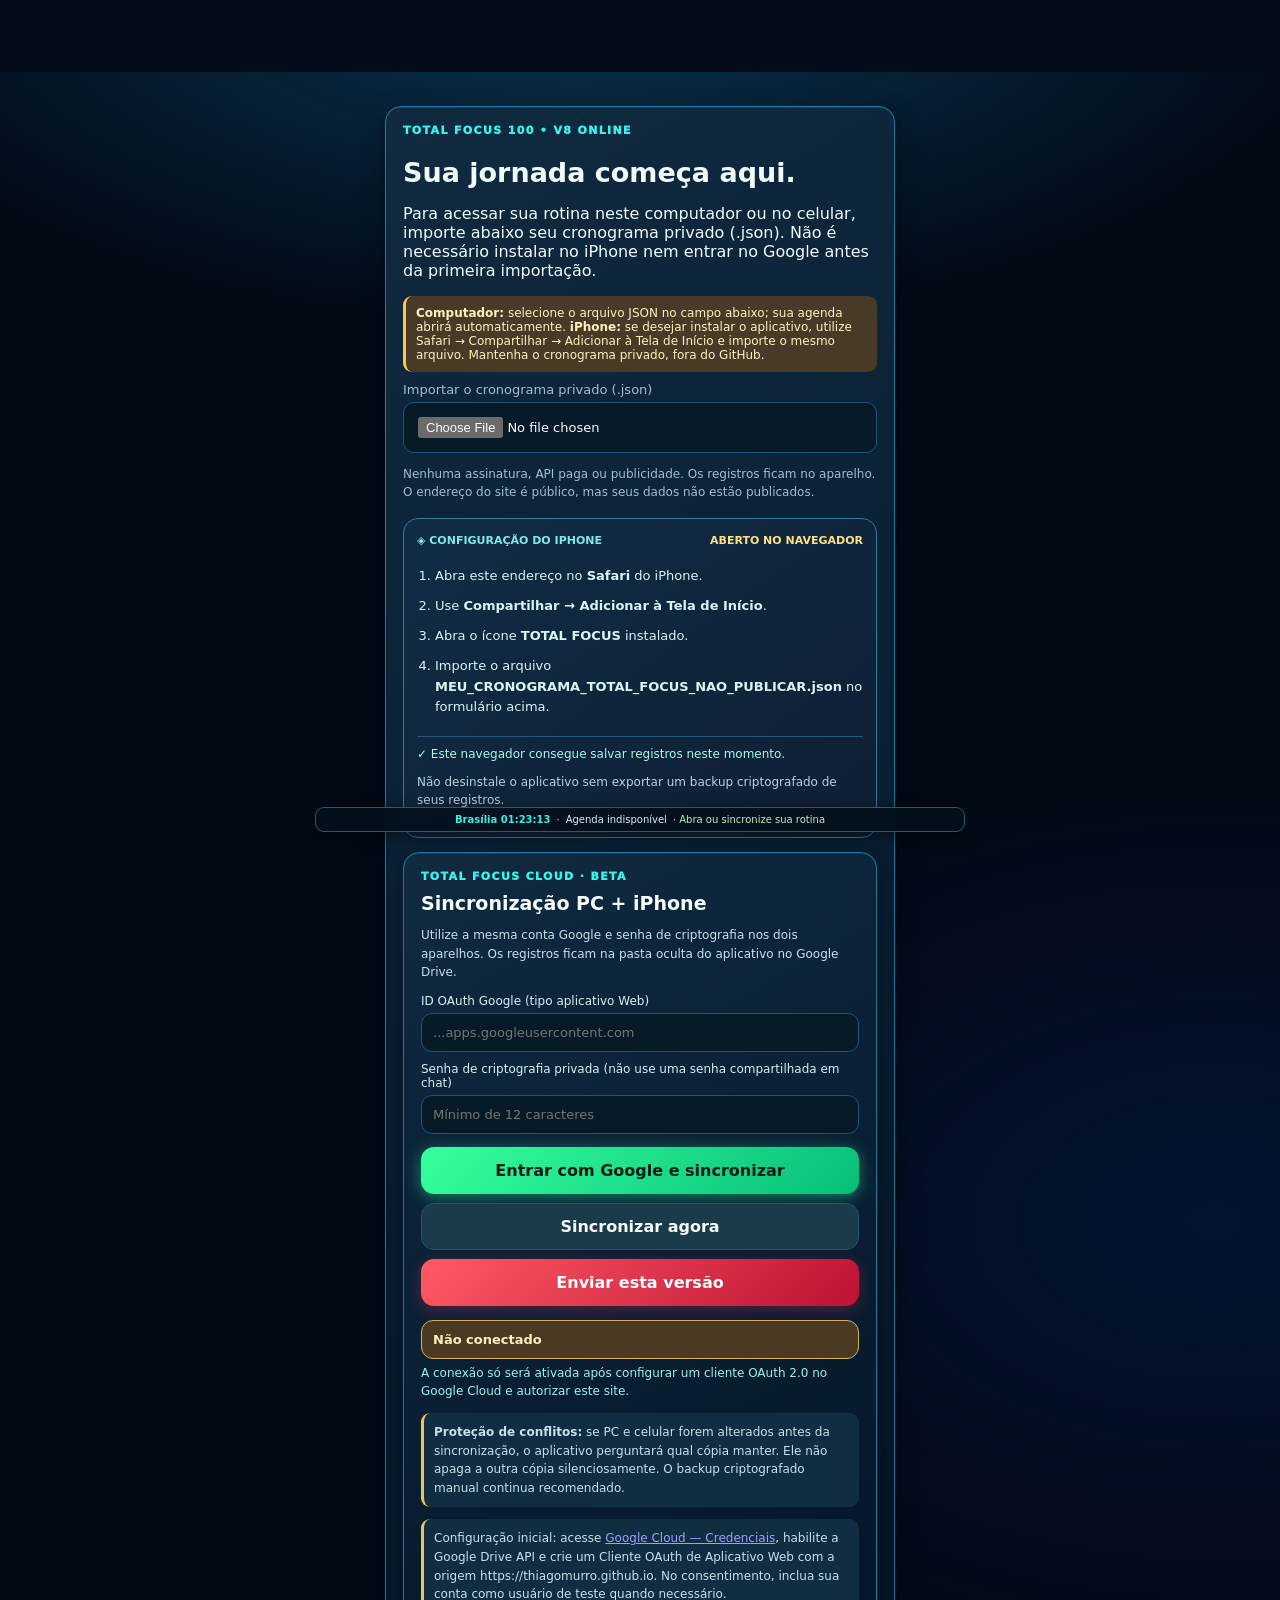
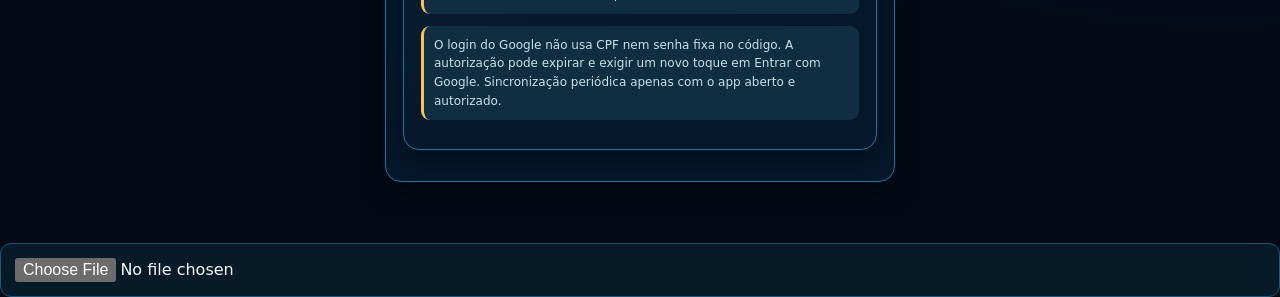
==== commit e4cacee6: "TOTAL FOCUS V40.2: carregar painel de alarmes em local visivel no iPhone 13" ====
--- a/total-focus-100/index.html
+++ b/total-focus-100/index.html
@@ -101,4 +101,4 @@
 const dlg=document.createElement("dialog");dlg.id="sleep-modal";dlg.innerHTML='<div style="display:flex;gap:14px;align-items:center"><div class="sleep-moon">☾</div><div><div class="kicker">TOTAL FOCUS · DESCANSO</div><h2 style="margin:6px 0">MISSÃO: DORMIR BEM</h2><p class="sleep-caption">Despertar calculado conforme a primeira atividade do dia.</p></div></div><div id="sleep-lines" class="sleep-days"></div><div class="sleep-modal-opts"><label><input type="checkbox" id="sleep-wake"> Ativar despertar</label><label><input type="checkbox" id="sleep-night"> Preparar para dormir (23h ou antes)</label><label><input type="checkbox" id="sleep-smart"> Antecipar quando a manhã começa cedo</label></div><p class="sleep-note">Dormir à meia-noite antes de acordar às 5h40 deixa menos de seis horas de sono. Quando necessário, o aviso noturno será antecipado.</p><div class="sleep-actions"><button class="primary" id="sleep-enable">Ativar lembretes</button><button id="sleep-download">Adicionar 100 dias ao Calendário</button><button id="sleep-close">Fechar</button></div><p class="sleep-caption">Os avisos no Calendário dependem das permissões do iOS, podendo ser silenciados pelo Foco. Um site não cria alarmes no app Relógio. Mantenha um despertador nativo de segurança.</p>';document.body.append(dlg);
 document.addEventListener("click",e=>{if(e.target.closest("#sleep-open"))modal();if(e.target.closest("#sleep-close"))dlg.close();if(e.target.closest("#sleep-enable")){saveCfg();cfg.active=true;localStorage.setItem(AK,JSON.stringify(cfg));alert("Preferências salvas. Para receber avisos com a tela bloqueada, toque também em Adicionar ao Calendário.")}if(e.target.closest("#sleep-download")){saveCfg();ics()}});
 })();
-</script><script src="./tf38-exercise-photos.js?v=38" defer></script><script src="./game-v10.js?v=38" defer></script><script src="./game-v11.js?v=11" defer></script><script src="./coach-v12.js?v=38" defer></script><script src="./install-v13.js?v=13" defer></script><script src="./reminders-v14.js?v=39" defer></script><script src="./tf40-alertas-iphone.js?v=40.1" defer></script><script src="./cloud-v16.js?v=16" defer></script><script src="./metrics-v17.js?v=17" defer></script><script src="./shiro-v17.js?v=17" defer></script><script src="./trainer-photo-v17.js?v=17" defer></script><script src="./home-v17.js?v=17" defer></script><script src="./screens-v18.js?v=18" defer></script><script src="./qa-v19.js?v=19" defer></script><script src="./premium-v20.js?v=21" defer></script><script src="./desktop-v22.js?v=22" defer></script><script src="./plan-import-v23.js?v=39" defer></script><script src="./study-progress-v24.js?v=39" defer></script><script src="./tf25-ui.js?v=25" defer></script><script src="./tf28-guides.js?v=37" defer></script><script src="./tf28-status.js?v=28.1" defer></script><script src="./tf36-muscle-map.js?v=36" defer></script><script src="./tf31-exercises.js?v=37" defer></script></body></html>+</script><script src="./tf38-exercise-photos.js?v=38" defer></script><script src="./game-v10.js?v=38" defer></script><script src="./game-v11.js?v=11" defer></script><script src="./coach-v12.js?v=38" defer></script><script src="./install-v13.js?v=13" defer></script><script src="./reminders-v14.js?v=39" defer></script><script src="./tf40-alertas-iphone.js?v=40.2" defer></script><script src="./cloud-v16.js?v=16" defer></script><script src="./metrics-v17.js?v=17" defer></script><script src="./shiro-v17.js?v=17" defer></script><script src="./trainer-photo-v17.js?v=17" defer></script><script src="./home-v17.js?v=17" defer></script><script src="./screens-v18.js?v=18" defer></script><script src="./qa-v19.js?v=19" defer></script><script src="./premium-v20.js?v=21" defer></script><script src="./desktop-v22.js?v=22" defer></script><script src="./plan-import-v23.js?v=39" defer></script><script src="./study-progress-v24.js?v=39" defer></script><script src="./tf25-ui.js?v=25" defer></script><script src="./tf28-guides.js?v=37" defer></script><script src="./tf28-status.js?v=28.1" defer></script><script src="./tf36-muscle-map.js?v=36" defer></script><script src="./tf31-exercises.js?v=37" defer></script></body></html>
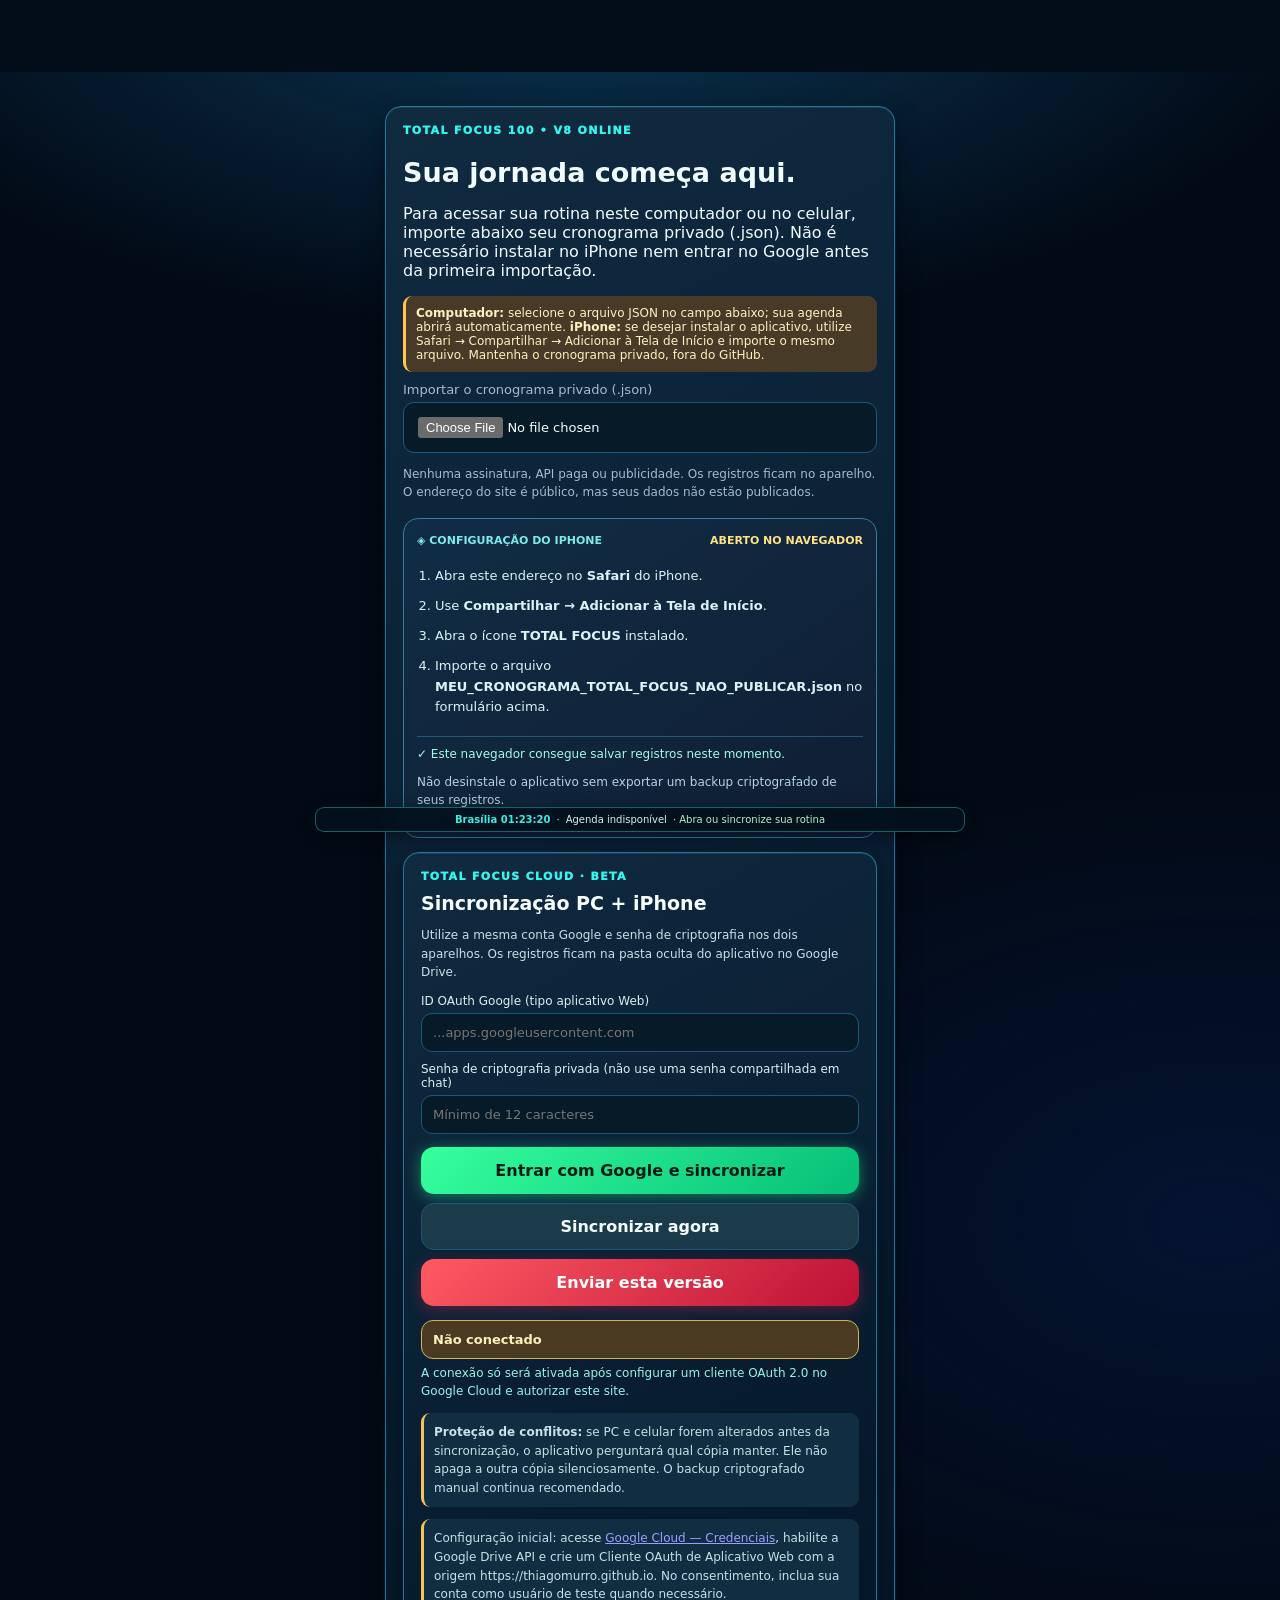
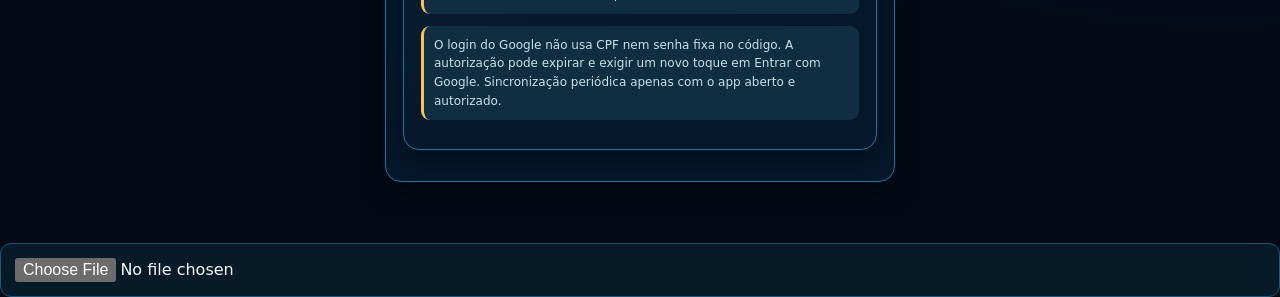
==== commit cbed5d27: "TOTAL FOCUS V41: iniciar painel de atividade atual e permitir marcar rotinas fixas" ====
--- a/total-focus-100/index.html
+++ b/total-focus-100/index.html
@@ -47,7 +47,7 @@
 function done(id){var t=get(id);if(!t||t.priority!=="flex")return;if(t.category==="Empresa"&&t.meta?.kind==="cotacao")return quote(t);if(t.category==="Shiro")return dog(t);if(t.category==="Cardio")return cardio(t);S.statuses[id]="feito";S.history.unshift({type:"concluída",id:id,at:new Date().toISOString()});save();sound();render();notify("Missão concluída! +XP")}
 function show(html){$("modalcontent").innerHTML=html;$("modal").showModal()}
 function tag(t){return t.priority!=="flex"?"FIXO":t.category==="Empresa"?"COTAÇÃO":t.category.toUpperCase()}
-function taskline(t){var isf=t.priority==="flex";return '<div class="task"><span class="hour">'+es(t.time)+'</span><div class="data"><strong>'+es(t.title)+'</strong><small>'+es(tag(t))+' · '+es(status(t))+'</small></div>'+(isf?'<button data-do="view" data-id="'+es(t.id)+'">Abrir</button>':'<span class="fixed">●</span>')+'</div>'}
+function taskline(t){var isf=t.priority==="flex";return '<div class="task"><span class="hour">'+es(t.time)+'</span><div class="data"><strong>'+es(t.title)+'</strong><small>'+es(tag(t))+' · '+es(status(t))+'</small></div>'+(window.TF41_ROUTINE?'<div class="tf41-actions">'+window.TF41_ROUTINE.controls(t,S)+'</div>':(isf?'<button data-do="view" data-id="'+es(t.id)+'">Abrir</button>':'<span class="fixed">●</span>'))+'</div>'}
 function render(){if(!D)return;var totalxp=xp(),level=1+Math.floor(Math.sqrt(totalxp/220));$("level").textContent="NÍVEL "+level;document.querySelectorAll("#nav button").forEach(x=>x.classList.toggle("current",x.dataset.page===page));var html="";
 if(page==="today"){var list=byDate(picked),flex=list.filter(flexible),n=flex.filter(t=>status(t)==="feito").length,upcoming=flex.find(t=>status(t)==="pendente"||status(t)==="reprogramado");html='<p class="kicker">JORNADA · DIA '+Math.max(0,Math.min(100,daynum(picked)))+' DE 100</p><div class="flex"><h1>Meu dia</h1><input type="date" id="datepick" min="'+D.start+'" max="'+D.end+'" value="'+picked+'" style="max-width:160px"></div><div class="card hero"><span class="kicker">PRÓXIMA MISSÃO</span><h2>'+(upcoming?es(upcoming.title):"Nada pendente neste dia")+'</h2><p class="muted">'+(upcoming?es(upcoming.time)+" · "+es(upcoming.category):"Confira sua evolução")+'</p>'+(upcoming?'<button class="primary" data-do="view" data-id="'+es(upcoming.id)+'">▶ Iniciar / registrar</button>':'')+'</div><div class="grid"><div class="metric"><strong>'+n+'/'+flex.length+'</strong><small>Missões de hoje</small></div><div class="metric"><strong>'+totalxp+'</strong><small>Pontos de experiência</small></div></div><div class="bar"><span style="width:'+(flex.length?Math.round(n/flex.length*100):0)+'%"></span></div><div class="buttons"><button data-do="next">Remanejar próxima</button><button data-do="day">Reorganizar o dia</button><button data-do="undo">Desfazer último remanejamento</button><button data-do="checkin">Check-in físico</button></div><div class="card"><h2>Agenda</h2>'+list.map(taskline).join("")+'</div>'}
 if(page==="agenda"){html='<h1>Agenda e ciclos</h1><label>Escolha uma data<input type="date" id="datepick" min="'+D.start+'" max="'+D.end+'" value="'+picked+'"></label><p class="muted">Ciclo '+Math.ceil(daynum(picked)/12)+' de 9 • sábado e compromissos fixos protegidos.</p><div class="card">'+byDate(picked).map(taskline).join("")+'</div><button data-do="travel">Modo viagem</button>'}
@@ -101,4 +101,4 @@
 const dlg=document.createElement("dialog");dlg.id="sleep-modal";dlg.innerHTML='<div style="display:flex;gap:14px;align-items:center"><div class="sleep-moon">☾</div><div><div class="kicker">TOTAL FOCUS · DESCANSO</div><h2 style="margin:6px 0">MISSÃO: DORMIR BEM</h2><p class="sleep-caption">Despertar calculado conforme a primeira atividade do dia.</p></div></div><div id="sleep-lines" class="sleep-days"></div><div class="sleep-modal-opts"><label><input type="checkbox" id="sleep-wake"> Ativar despertar</label><label><input type="checkbox" id="sleep-night"> Preparar para dormir (23h ou antes)</label><label><input type="checkbox" id="sleep-smart"> Antecipar quando a manhã começa cedo</label></div><p class="sleep-note">Dormir à meia-noite antes de acordar às 5h40 deixa menos de seis horas de sono. Quando necessário, o aviso noturno será antecipado.</p><div class="sleep-actions"><button class="primary" id="sleep-enable">Ativar lembretes</button><button id="sleep-download">Adicionar 100 dias ao Calendário</button><button id="sleep-close">Fechar</button></div><p class="sleep-caption">Os avisos no Calendário dependem das permissões do iOS, podendo ser silenciados pelo Foco. Um site não cria alarmes no app Relógio. Mantenha um despertador nativo de segurança.</p>';document.body.append(dlg);
 document.addEventListener("click",e=>{if(e.target.closest("#sleep-open"))modal();if(e.target.closest("#sleep-close"))dlg.close();if(e.target.closest("#sleep-enable")){saveCfg();cfg.active=true;localStorage.setItem(AK,JSON.stringify(cfg));alert("Preferências salvas. Para receber avisos com a tela bloqueada, toque também em Adicionar ao Calendário.")}if(e.target.closest("#sleep-download")){saveCfg();ics()}});
 })();
-</script><script src="./tf38-exercise-photos.js?v=38" defer></script><script src="./game-v10.js?v=38" defer></script><script src="./game-v11.js?v=11" defer></script><script src="./coach-v12.js?v=38" defer></script><script src="./install-v13.js?v=13" defer></script><script src="./reminders-v14.js?v=39" defer></script><script src="./tf40-alertas-iphone.js?v=40.2" defer></script><script src="./cloud-v16.js?v=16" defer></script><script src="./metrics-v17.js?v=17" defer></script><script src="./shiro-v17.js?v=17" defer></script><script src="./trainer-photo-v17.js?v=17" defer></script><script src="./home-v17.js?v=17" defer></script><script src="./screens-v18.js?v=18" defer></script><script src="./qa-v19.js?v=19" defer></script><script src="./premium-v20.js?v=21" defer></script><script src="./desktop-v22.js?v=22" defer></script><script src="./plan-import-v23.js?v=39" defer></script><script src="./study-progress-v24.js?v=39" defer></script><script src="./tf25-ui.js?v=25" defer></script><script src="./tf28-guides.js?v=37" defer></script><script src="./tf28-status.js?v=28.1" defer></script><script src="./tf36-muscle-map.js?v=36" defer></script><script src="./tf31-exercises.js?v=37" defer></script></body></html>+</script><script src="./tf38-exercise-photos.js?v=38" defer></script><script src="./game-v10.js?v=38" defer></script><script src="./game-v11.js?v=11" defer></script><script src="./coach-v12.js?v=38" defer></script><script src="./install-v13.js?v=13" defer></script><script src="./reminders-v14.js?v=39" defer></script><script src="./tf40-alertas-iphone.js?v=40.2" defer></script><script src="./cloud-v16.js?v=16" defer></script><script src="./metrics-v17.js?v=17" defer></script><script src="./shiro-v17.js?v=17" defer></script><script src="./trainer-photo-v17.js?v=17" defer></script><script src="./home-v17.js?v=17" defer></script><script src="./screens-v18.js?v=18" defer></script><script src="./tf41-rotina.js?v=41" defer></script><script src="./qa-v19.js?v=19" defer></script><script src="./premium-v20.js?v=21" defer></script><script src="./desktop-v22.js?v=22" defer></script><script src="./plan-import-v23.js?v=39" defer></script><script src="./study-progress-v24.js?v=39" defer></script><script src="./tf25-ui.js?v=25" defer></script><script src="./tf28-guides.js?v=37" defer></script><script src="./tf28-status.js?v=28.1" defer></script><script src="./tf36-muscle-map.js?v=36" defer></script><script src="./tf31-exercises.js?v=37" defer></script></body></html>
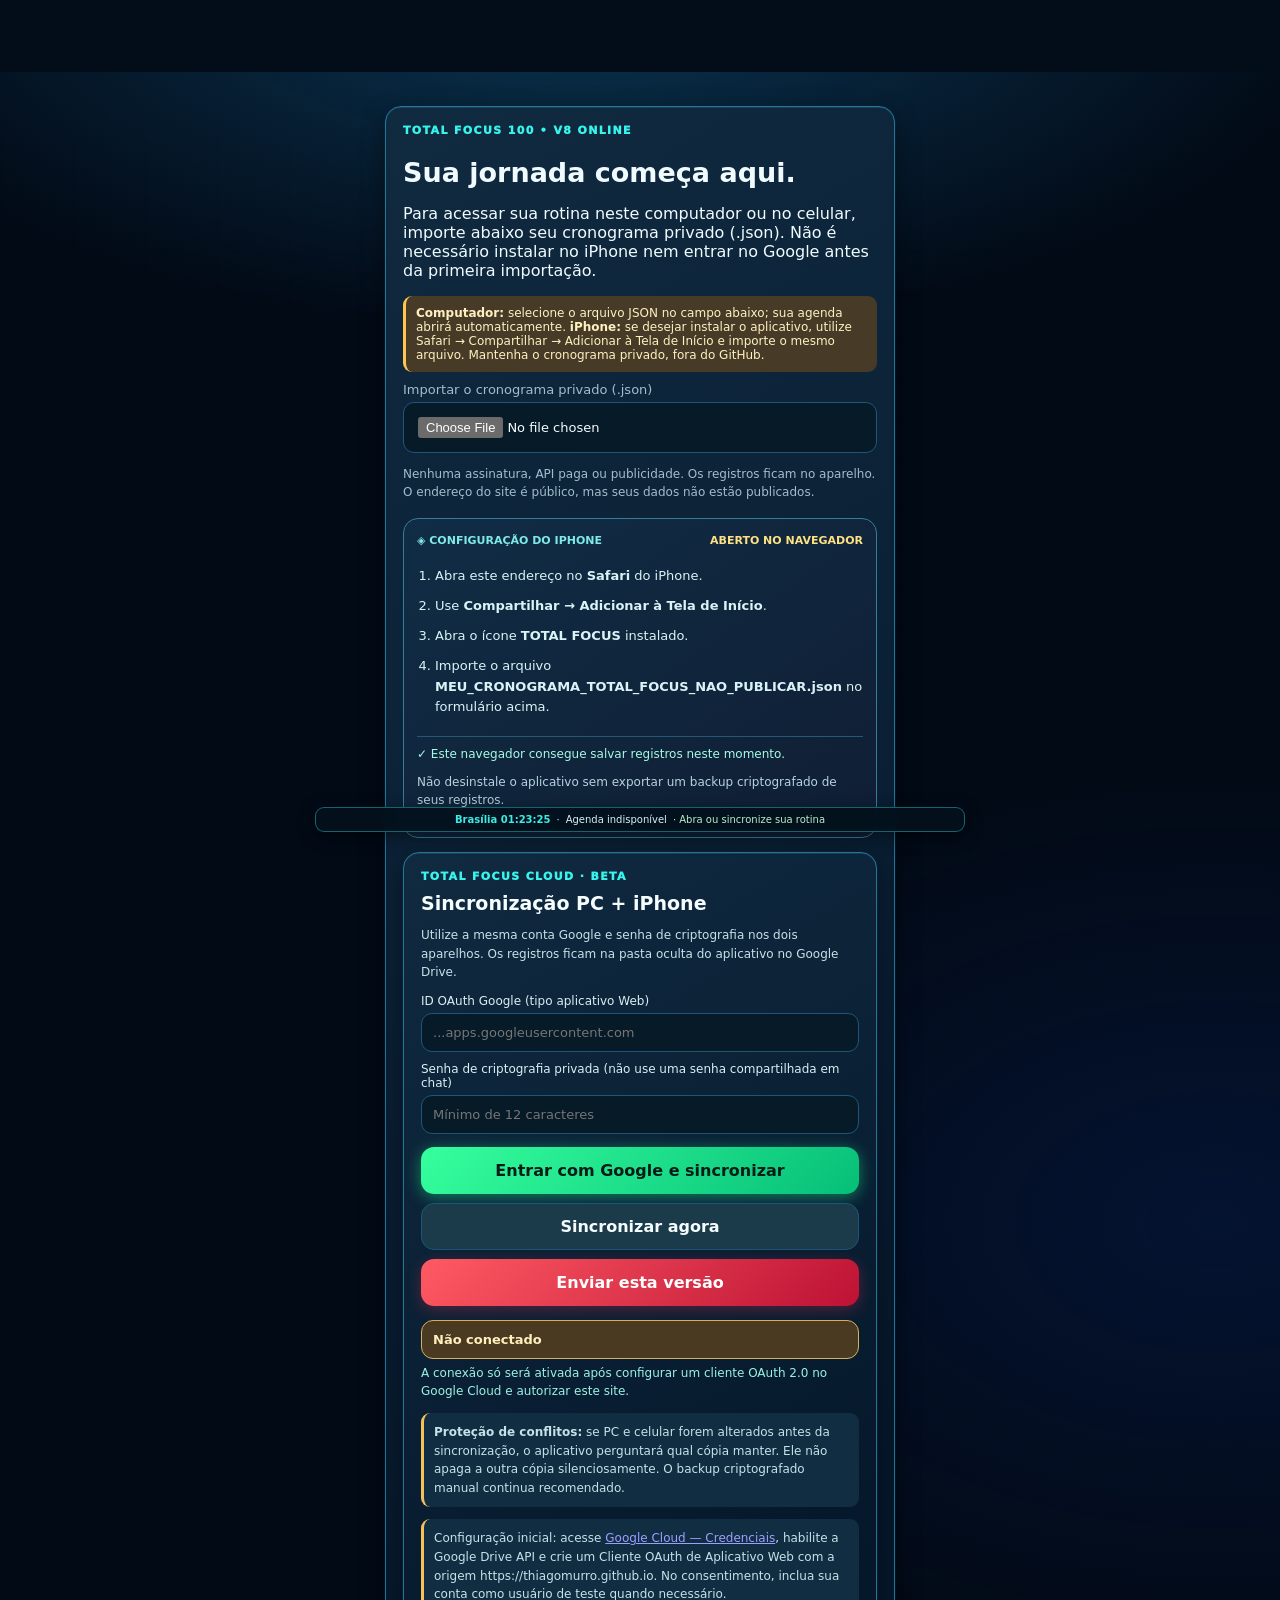
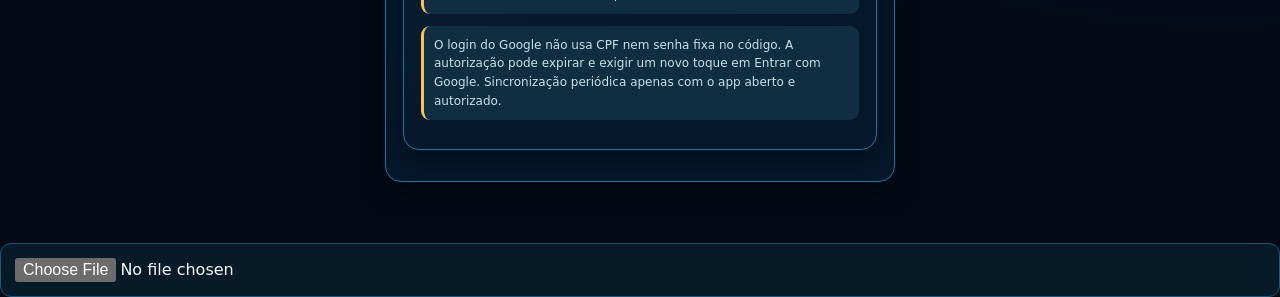
==== commit d8be8318: "TOTAL FOCUS V41: carregar agenda com confirmação das rotinas e status atualizados" ====
--- a/total-focus-100/index.html
+++ b/total-focus-100/index.html
@@ -101,4 +101,4 @@
 const dlg=document.createElement("dialog");dlg.id="sleep-modal";dlg.innerHTML='<div style="display:flex;gap:14px;align-items:center"><div class="sleep-moon">☾</div><div><div class="kicker">TOTAL FOCUS · DESCANSO</div><h2 style="margin:6px 0">MISSÃO: DORMIR BEM</h2><p class="sleep-caption">Despertar calculado conforme a primeira atividade do dia.</p></div></div><div id="sleep-lines" class="sleep-days"></div><div class="sleep-modal-opts"><label><input type="checkbox" id="sleep-wake"> Ativar despertar</label><label><input type="checkbox" id="sleep-night"> Preparar para dormir (23h ou antes)</label><label><input type="checkbox" id="sleep-smart"> Antecipar quando a manhã começa cedo</label></div><p class="sleep-note">Dormir à meia-noite antes de acordar às 5h40 deixa menos de seis horas de sono. Quando necessário, o aviso noturno será antecipado.</p><div class="sleep-actions"><button class="primary" id="sleep-enable">Ativar lembretes</button><button id="sleep-download">Adicionar 100 dias ao Calendário</button><button id="sleep-close">Fechar</button></div><p class="sleep-caption">Os avisos no Calendário dependem das permissões do iOS, podendo ser silenciados pelo Foco. Um site não cria alarmes no app Relógio. Mantenha um despertador nativo de segurança.</p>';document.body.append(dlg);
 document.addEventListener("click",e=>{if(e.target.closest("#sleep-open"))modal();if(e.target.closest("#sleep-close"))dlg.close();if(e.target.closest("#sleep-enable")){saveCfg();cfg.active=true;localStorage.setItem(AK,JSON.stringify(cfg));alert("Preferências salvas. Para receber avisos com a tela bloqueada, toque também em Adicionar ao Calendário.")}if(e.target.closest("#sleep-download")){saveCfg();ics()}});
 })();
-</script><script src="./tf38-exercise-photos.js?v=38" defer></script><script src="./game-v10.js?v=38" defer></script><script src="./game-v11.js?v=11" defer></script><script src="./coach-v12.js?v=38" defer></script><script src="./install-v13.js?v=13" defer></script><script src="./reminders-v14.js?v=39" defer></script><script src="./tf40-alertas-iphone.js?v=40.2" defer></script><script src="./cloud-v16.js?v=16" defer></script><script src="./metrics-v17.js?v=17" defer></script><script src="./shiro-v17.js?v=17" defer></script><script src="./trainer-photo-v17.js?v=17" defer></script><script src="./home-v17.js?v=17" defer></script><script src="./screens-v18.js?v=18" defer></script><script src="./tf41-rotina.js?v=41" defer></script><script src="./qa-v19.js?v=19" defer></script><script src="./premium-v20.js?v=21" defer></script><script src="./desktop-v22.js?v=22" defer></script><script src="./plan-import-v23.js?v=39" defer></script><script src="./study-progress-v24.js?v=39" defer></script><script src="./tf25-ui.js?v=25" defer></script><script src="./tf28-guides.js?v=37" defer></script><script src="./tf28-status.js?v=28.1" defer></script><script src="./tf36-muscle-map.js?v=36" defer></script><script src="./tf31-exercises.js?v=37" defer></script></body></html>+</script><script src="./tf38-exercise-photos.js?v=38" defer></script><script src="./game-v10.js?v=38" defer></script><script src="./game-v11.js?v=11" defer></script><script src="./coach-v12.js?v=38" defer></script><script src="./install-v13.js?v=13" defer></script><script src="./reminders-v14.js?v=39" defer></script><script src="./tf40-alertas-iphone.js?v=40.2" defer></script><script src="./cloud-v16.js?v=16" defer></script><script src="./metrics-v17.js?v=17" defer></script><script src="./shiro-v17.js?v=17" defer></script><script src="./trainer-photo-v17.js?v=17" defer></script><script src="./home-v17.js?v=17" defer></script><script src="./screens-v18.js?v=41" defer></script><script src="./tf41-rotina.js?v=41" defer></script><script src="./qa-v19.js?v=19" defer></script><script src="./premium-v20.js?v=21" defer></script><script src="./desktop-v22.js?v=22" defer></script><script src="./plan-import-v23.js?v=39" defer></script><script src="./study-progress-v24.js?v=39" defer></script><script src="./tf25-ui.js?v=25" defer></script><script src="./tf28-guides.js?v=37" defer></script><script src="./tf28-status.js?v=28.1" defer></script><script src="./tf36-muscle-map.js?v=36" defer></script><script src="./tf31-exercises.js?v=37" defer></script></body></html>
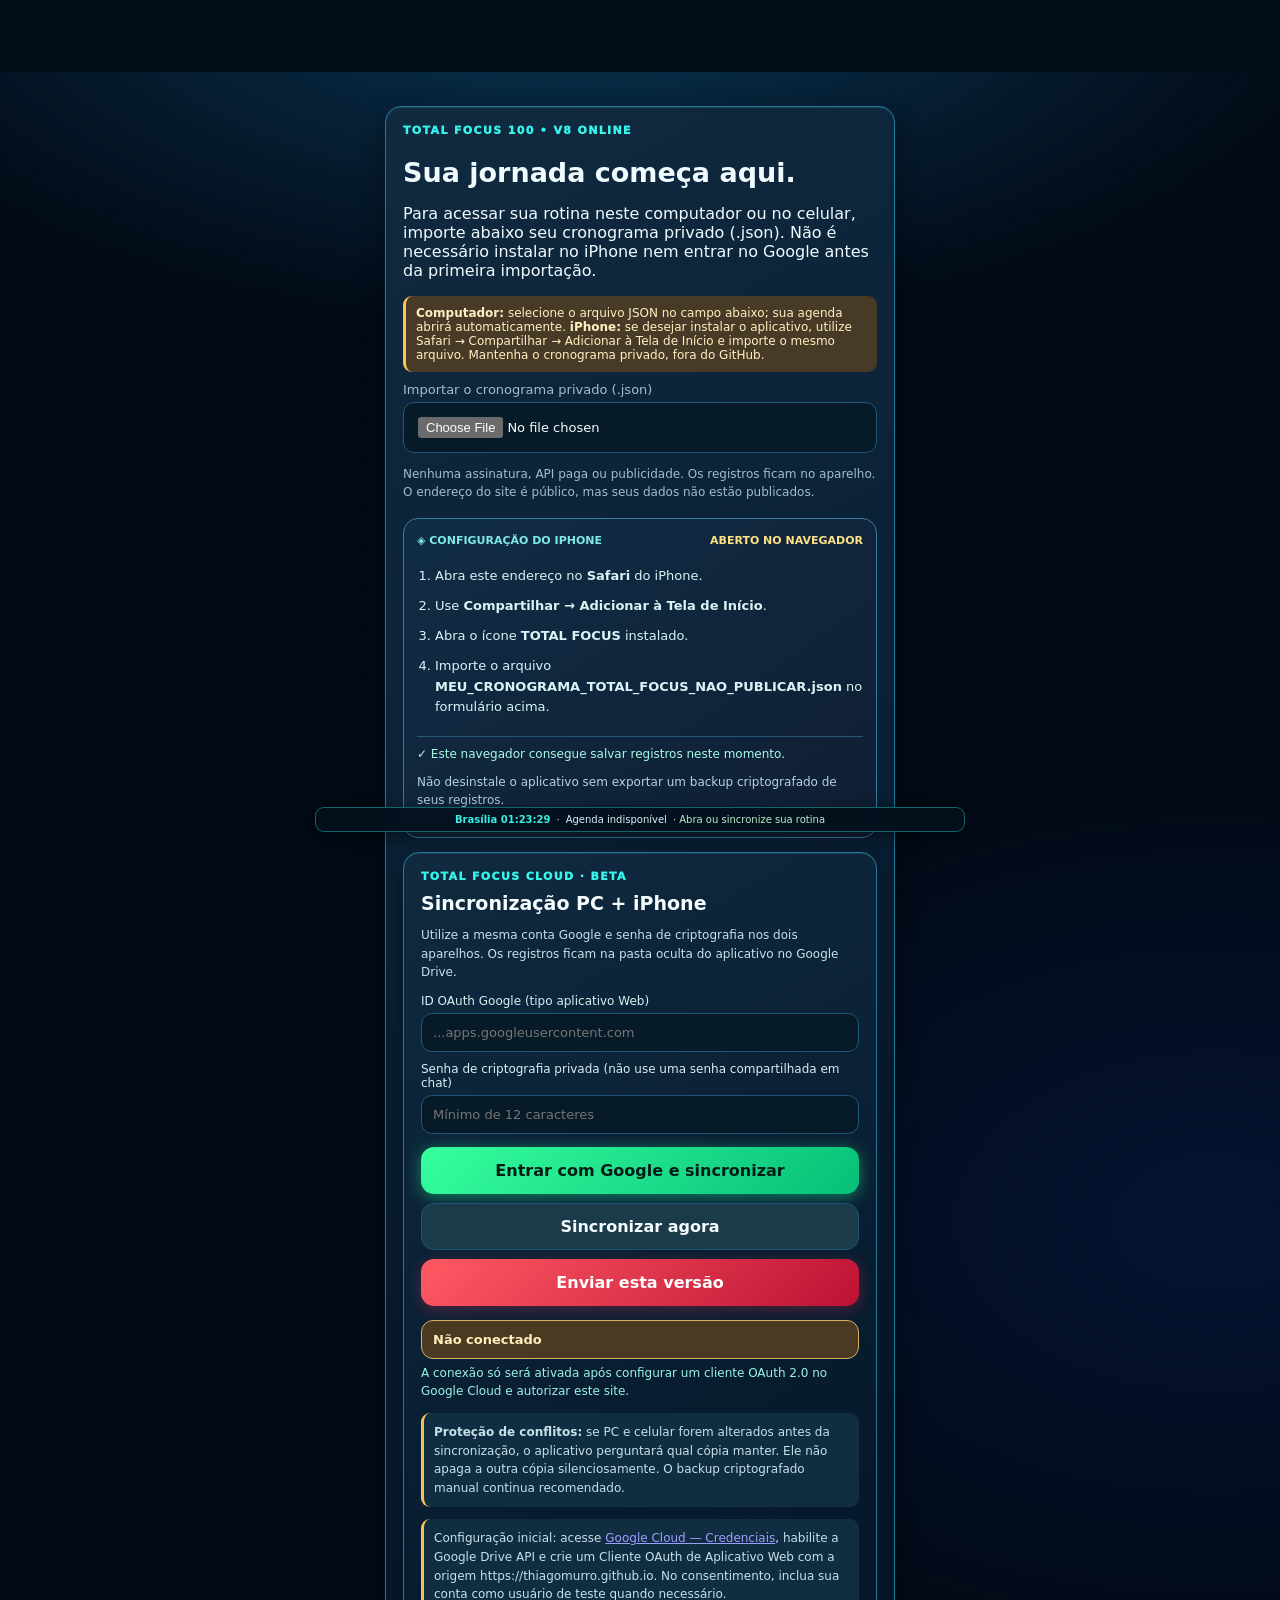
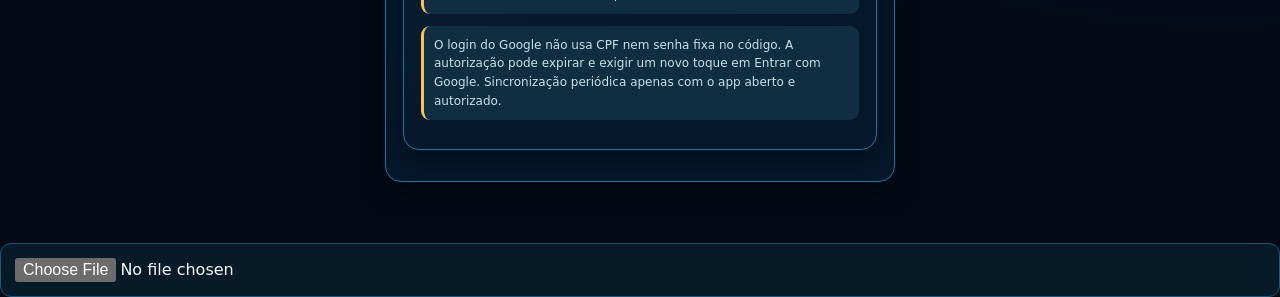
==== commit 6a5af31c: "TOTAL FOCUS V41.1: carregar confirmacoes ao abrir inicio do app" ====
--- a/total-focus-100/index.html
+++ b/total-focus-100/index.html
@@ -101,4 +101,4 @@
 const dlg=document.createElement("dialog");dlg.id="sleep-modal";dlg.innerHTML='<div style="display:flex;gap:14px;align-items:center"><div class="sleep-moon">☾</div><div><div class="kicker">TOTAL FOCUS · DESCANSO</div><h2 style="margin:6px 0">MISSÃO: DORMIR BEM</h2><p class="sleep-caption">Despertar calculado conforme a primeira atividade do dia.</p></div></div><div id="sleep-lines" class="sleep-days"></div><div class="sleep-modal-opts"><label><input type="checkbox" id="sleep-wake"> Ativar despertar</label><label><input type="checkbox" id="sleep-night"> Preparar para dormir (23h ou antes)</label><label><input type="checkbox" id="sleep-smart"> Antecipar quando a manhã começa cedo</label></div><p class="sleep-note">Dormir à meia-noite antes de acordar às 5h40 deixa menos de seis horas de sono. Quando necessário, o aviso noturno será antecipado.</p><div class="sleep-actions"><button class="primary" id="sleep-enable">Ativar lembretes</button><button id="sleep-download">Adicionar 100 dias ao Calendário</button><button id="sleep-close">Fechar</button></div><p class="sleep-caption">Os avisos no Calendário dependem das permissões do iOS, podendo ser silenciados pelo Foco. Um site não cria alarmes no app Relógio. Mantenha um despertador nativo de segurança.</p>';document.body.append(dlg);
 document.addEventListener("click",e=>{if(e.target.closest("#sleep-open"))modal();if(e.target.closest("#sleep-close"))dlg.close();if(e.target.closest("#sleep-enable")){saveCfg();cfg.active=true;localStorage.setItem(AK,JSON.stringify(cfg));alert("Preferências salvas. Para receber avisos com a tela bloqueada, toque também em Adicionar ao Calendário.")}if(e.target.closest("#sleep-download")){saveCfg();ics()}});
 })();
-</script><script src="./tf38-exercise-photos.js?v=38" defer></script><script src="./game-v10.js?v=38" defer></script><script src="./game-v11.js?v=11" defer></script><script src="./coach-v12.js?v=38" defer></script><script src="./install-v13.js?v=13" defer></script><script src="./reminders-v14.js?v=39" defer></script><script src="./tf40-alertas-iphone.js?v=40.2" defer></script><script src="./cloud-v16.js?v=16" defer></script><script src="./metrics-v17.js?v=17" defer></script><script src="./shiro-v17.js?v=17" defer></script><script src="./trainer-photo-v17.js?v=17" defer></script><script src="./home-v17.js?v=17" defer></script><script src="./screens-v18.js?v=41" defer></script><script src="./tf41-rotina.js?v=41" defer></script><script src="./qa-v19.js?v=19" defer></script><script src="./premium-v20.js?v=21" defer></script><script src="./desktop-v22.js?v=22" defer></script><script src="./plan-import-v23.js?v=39" defer></script><script src="./study-progress-v24.js?v=39" defer></script><script src="./tf25-ui.js?v=25" defer></script><script src="./tf28-guides.js?v=37" defer></script><script src="./tf28-status.js?v=28.1" defer></script><script src="./tf36-muscle-map.js?v=36" defer></script><script src="./tf31-exercises.js?v=37" defer></script></body></html>+</script><script src="./tf38-exercise-photos.js?v=38" defer></script><script src="./game-v10.js?v=38" defer></script><script src="./game-v11.js?v=11" defer></script><script src="./coach-v12.js?v=38" defer></script><script src="./install-v13.js?v=13" defer></script><script src="./reminders-v14.js?v=39" defer></script><script src="./tf40-alertas-iphone.js?v=40.2" defer></script><script src="./cloud-v16.js?v=16" defer></script><script src="./metrics-v17.js?v=17" defer></script><script src="./shiro-v17.js?v=17" defer></script><script src="./trainer-photo-v17.js?v=17" defer></script><script src="./home-v17.js?v=17" defer></script><script src="./screens-v18.js?v=41" defer></script><script src="./tf41-rotina.js?v=41.1" defer></script><script src="./qa-v19.js?v=19" defer></script><script src="./premium-v20.js?v=21" defer></script><script src="./desktop-v22.js?v=22" defer></script><script src="./plan-import-v23.js?v=39" defer></script><script src="./study-progress-v24.js?v=39" defer></script><script src="./tf25-ui.js?v=25" defer></script><script src="./tf28-guides.js?v=37" defer></script><script src="./tf28-status.js?v=28.1" defer></script><script src="./tf36-muscle-map.js?v=36" defer></script><script src="./tf31-exercises.js?v=37" defer></script></body></html>
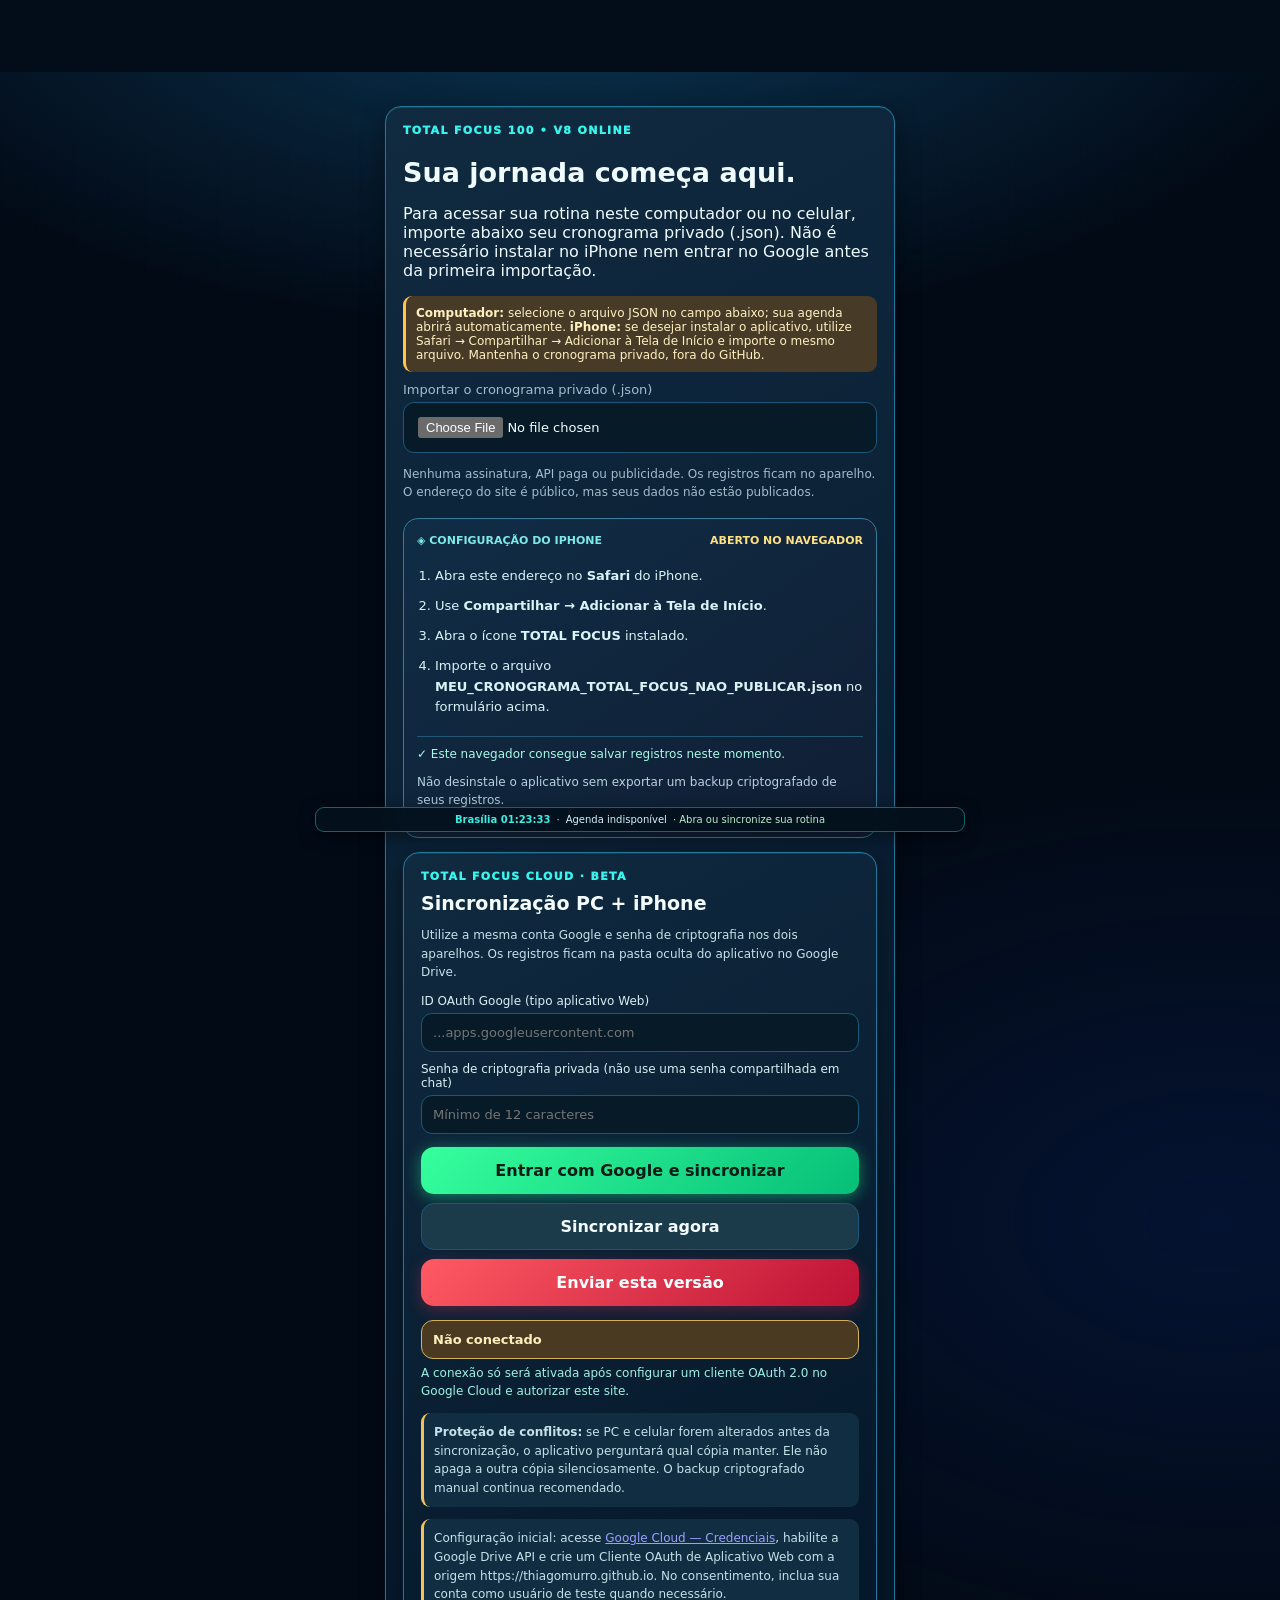
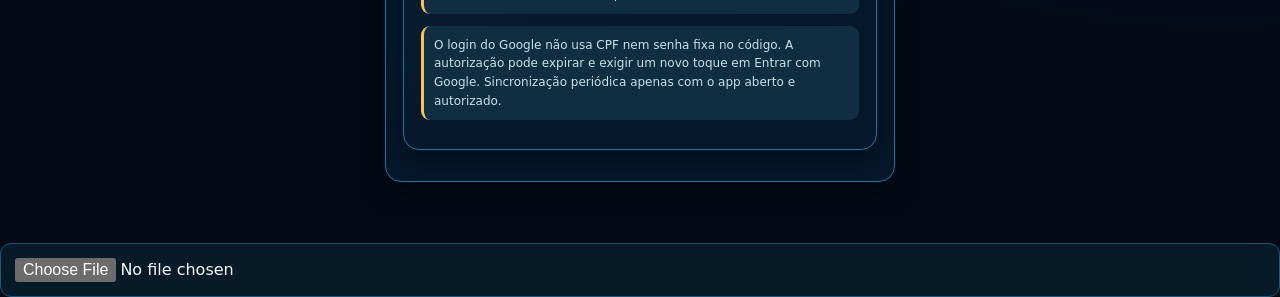
==== commit bf2ea88f: "TOTAL FOCUS V42: ativar painel de atividade atual na capa e botão direto para treino/corrida" ====
--- a/total-focus-100/index.html
+++ b/total-focus-100/index.html
@@ -21,7 +21,7 @@
 .sleep-days{display:grid;grid-template-columns:repeat(3,1fr);gap:9px;margin:17px 0}.sleep-days section{text-align:center;border:1px solid #347c92;border-radius:13px;background:#16344c;padding:10px 3px}.sleep-days strong{display:block;font-size:23px;color:#8ffce9}.sleep-days small{font-size:10px}.sleep-modal-opts label{display:flex;gap:8px;align-items:center;color:#e2fafa}.sleep-modal-opts input{width:18px;height:18px;margin:0}.sleep-actions button{width:100%;margin-top:9px}.sleep-note{background:#493728;color:#ffe8bd;padding:11px;border-radius:10px;font-size:12px;line-height:1.55}.sleep-caption{font-size:12px;color:#b5cddf;line-height:1.5}
 @keyframes orb{50%{transform:translateY(9px)}}@keyframes starShift{to{background-position:160px 100px}}
 @media(prefers-reduced-motion:reduce){.card.hero:after,.sleep-moon,body:before{animation:none}}
-</style><link rel="stylesheet" href="./game-v10.css?v=10"><link rel="stylesheet" href="./game-v11.css?v=11"><link rel="stylesheet" href="./coach-v12.css?v=12"><link rel="stylesheet" href="./install-v13.css?v=13"><link rel="stylesheet" href="./reminders-v14.css?v=14"><link rel="stylesheet" href="./cloud-v16.css?v=16"><link rel="stylesheet" href="./experience-v17.css?v=17"><link rel="stylesheet" href="./screens-v18.css?v=18"><link rel="stylesheet" href="./qa-v19.css?v=19"><link rel="stylesheet" href="./premium-v20.css?v=21"><link rel="stylesheet" href="./desktop-v22.css?v=22"><link rel="stylesheet" href="./study-progress-v24.css?v=24"><link rel="stylesheet" href="./tf25-ui.css?v=25"></head><body>
+</style><link rel="stylesheet" href="./game-v10.css?v=10"><link rel="stylesheet" href="./game-v11.css?v=11"><link rel="stylesheet" href="./coach-v12.css?v=12"><link rel="stylesheet" href="./install-v13.css?v=13"><link rel="stylesheet" href="./reminders-v14.css?v=14"><link rel="stylesheet" href="./cloud-v16.css?v=16"><link rel="stylesheet" href="./experience-v17.css?v=17"><link rel="stylesheet" href="./screens-v18.css?v=18"><link rel="stylesheet" href="./qa-v19.css?v=19"><link rel="stylesheet" href="./premium-v20.css?v=21"><link rel="stylesheet" href="./desktop-v22.css?v=22"><link rel="stylesheet" href="./study-progress-v24.css?v=24"><link rel="stylesheet" href="./tf25-ui.css?v=25"><link rel="stylesheet" href="./tf42-live-focus.css?v=42"></head><body>
 <div id="setup" class="hidden"><div class="card"><div class="kicker">TOTAL FOCUS 100 • V8 ONLINE</div><h1>Sua jornada começa aqui.</h1><p>Para acessar sua rotina neste computador ou no celular, importe abaixo seu cronograma privado (.json). Não é necessário instalar no iPhone nem entrar no Google antes da primeira importação.</p><div class="notice"><strong>Computador:</strong> selecione o arquivo JSON no campo abaixo; sua agenda abrirá automaticamente. <strong>iPhone:</strong> se desejar instalar o aplicativo, utilize Safari → Compartilhar → Adicionar à Tela de Início e importe o mesmo arquivo. Mantenha o cronograma privado, fora do GitHub.</div><label>Importar o cronograma privado (.json)<input id="upload" type="file" accept=".json,application/json"></label><p class="footnote">Nenhuma assinatura, API paga ou publicidade. Os registros ficam no aparelho. O endereço do site é público, mas seus dados não estão publicados.</p></div></div>
 <div id="shell" class="hidden"><header><div class="logo"><svg viewBox="0 0 64 64" aria-label="Marca TOTAL FOCUS"><circle cx="32" cy="32" r="27" fill="#0b3140" stroke="#33ded4" stroke-width="5"/><path d="M12 43 32 16 52 43 32 29Z" fill="#80ffff" stroke="#009bd3" stroke-width="2"/><path d="M32 4v10M32 50v10M4 32h10M50 32h10" stroke="#fff" stroke-width="3"/></svg><span>TOTAL<br>FOCUS 100</span></div><span class="pill" id="level">NÍVEL 1</span></header><main id="main"></main></div>
 <nav id="nav" class="hidden"><button data-page="today" class="current"><i>◉</i>Hoje</button><button data-page="agenda"><i>▦</i>Agenda</button><button data-page="shiro"><i>♧</i>Shiro</button><button data-page="progress"><i>▤</i>Rendimento</button><button data-page="focus"><i>✧</i>FOCUS AI</button><button data-page="config"><i>⚙</i>Ajustes</button></nav>
@@ -101,4 +101,4 @@
 const dlg=document.createElement("dialog");dlg.id="sleep-modal";dlg.innerHTML='<div style="display:flex;gap:14px;align-items:center"><div class="sleep-moon">☾</div><div><div class="kicker">TOTAL FOCUS · DESCANSO</div><h2 style="margin:6px 0">MISSÃO: DORMIR BEM</h2><p class="sleep-caption">Despertar calculado conforme a primeira atividade do dia.</p></div></div><div id="sleep-lines" class="sleep-days"></div><div class="sleep-modal-opts"><label><input type="checkbox" id="sleep-wake"> Ativar despertar</label><label><input type="checkbox" id="sleep-night"> Preparar para dormir (23h ou antes)</label><label><input type="checkbox" id="sleep-smart"> Antecipar quando a manhã começa cedo</label></div><p class="sleep-note">Dormir à meia-noite antes de acordar às 5h40 deixa menos de seis horas de sono. Quando necessário, o aviso noturno será antecipado.</p><div class="sleep-actions"><button class="primary" id="sleep-enable">Ativar lembretes</button><button id="sleep-download">Adicionar 100 dias ao Calendário</button><button id="sleep-close">Fechar</button></div><p class="sleep-caption">Os avisos no Calendário dependem das permissões do iOS, podendo ser silenciados pelo Foco. Um site não cria alarmes no app Relógio. Mantenha um despertador nativo de segurança.</p>';document.body.append(dlg);
 document.addEventListener("click",e=>{if(e.target.closest("#sleep-open"))modal();if(e.target.closest("#sleep-close"))dlg.close();if(e.target.closest("#sleep-enable")){saveCfg();cfg.active=true;localStorage.setItem(AK,JSON.stringify(cfg));alert("Preferências salvas. Para receber avisos com a tela bloqueada, toque também em Adicionar ao Calendário.")}if(e.target.closest("#sleep-download")){saveCfg();ics()}});
 })();
-</script><script src="./tf38-exercise-photos.js?v=38" defer></script><script src="./game-v10.js?v=38" defer></script><script src="./game-v11.js?v=11" defer></script><script src="./coach-v12.js?v=38" defer></script><script src="./install-v13.js?v=13" defer></script><script src="./reminders-v14.js?v=39" defer></script><script src="./tf40-alertas-iphone.js?v=40.2" defer></script><script src="./cloud-v16.js?v=16" defer></script><script src="./metrics-v17.js?v=17" defer></script><script src="./shiro-v17.js?v=17" defer></script><script src="./trainer-photo-v17.js?v=17" defer></script><script src="./home-v17.js?v=17" defer></script><script src="./screens-v18.js?v=41" defer></script><script src="./tf41-rotina.js?v=41.1" defer></script><script src="./qa-v19.js?v=19" defer></script><script src="./premium-v20.js?v=21" defer></script><script src="./desktop-v22.js?v=22" defer></script><script src="./plan-import-v23.js?v=39" defer></script><script src="./study-progress-v24.js?v=39" defer></script><script src="./tf25-ui.js?v=25" defer></script><script src="./tf28-guides.js?v=37" defer></script><script src="./tf28-status.js?v=28.1" defer></script><script src="./tf36-muscle-map.js?v=36" defer></script><script src="./tf31-exercises.js?v=37" defer></script></body></html>+</script><script src="./tf38-exercise-photos.js?v=38" defer></script><script src="./game-v10.js?v=38" defer></script><script src="./game-v11.js?v=11" defer></script><script src="./coach-v12.js?v=38" defer></script><script src="./install-v13.js?v=13" defer></script><script src="./reminders-v14.js?v=39" defer></script><script src="./tf40-alertas-iphone.js?v=40.2" defer></script><script src="./cloud-v16.js?v=16" defer></script><script src="./metrics-v17.js?v=17" defer></script><script src="./shiro-v17.js?v=17" defer></script><script src="./trainer-photo-v17.js?v=17" defer></script><script src="./home-v17.js?v=17" defer></script><script src="./screens-v18.js?v=41" defer></script><script src="./tf41-rotina.js?v=41.1" defer></script><script src="./qa-v19.js?v=19" defer></script><script src="./premium-v20.js?v=21" defer></script><script src="./desktop-v22.js?v=22" defer></script><script src="./tf42-live-focus.js?v=42" defer></script><script src="./plan-import-v23.js?v=39" defer></script><script src="./study-progress-v24.js?v=39" defer></script><script src="./tf25-ui.js?v=25" defer></script><script src="./tf28-guides.js?v=37" defer></script><script src="./tf28-status.js?v=28.1" defer></script><script src="./tf36-muscle-map.js?v=36" defer></script><script src="./tf31-exercises.js?v=37" defer></script></body></html>
--- a/total-focus-100/tf42-live-focus.css
+++ b/total-focus-100/tf42-live-focus.css
@@ -0,0 +1,60 @@
+/* TOTAL FOCUS V42 — cockpit da atividade atual; substitui banner fotográfico V22 */
+#main.tf22-home #tf20-cover.tf42-cover{
+  background:radial-gradient(circle at 83% 8%,#176878 0%,transparent 48%),linear-gradient(165deg,#0e3047 0%,#061b2d 68%,#0a1b34 100%)!important;
+  border:1px solid #35c6d2!important;
+  box-shadow:0 0 30px #0df0db20,inset 0 1px 0 #b1fdff20!important;
+  padding:0!important;
+  overflow:hidden;
+  min-height:410px;
+  height:auto;
+  display:flex!important;
+  flex-direction:column;
+}
+#main.tf22-home .tf42-cover .tf22-landscape,
+#main.tf22-home .tf42-cover .tf22-cover-top,
+#main.tf22-home .tf42-cover .tf22-cover-bottom{display:none!important}
+#main.tf22-home #tf41-now{display:none!important}
+#main.tf22-home .tf42-live-wrap{position:relative;display:flex;flex:1;flex-direction:column;width:100%;min-height:410px;padding:clamp(18px,4vw,28px);gap:9px;z-index:1}
+.tf42-live-wrap:before{content:"";position:absolute;inset:0;background-image:linear-gradient(#4bb8cc09 1px,transparent 1px),linear-gradient(90deg,#4bb8cc09 1px,transparent 1px);background-size:28px 28px;pointer-events:none;z-index:-1;mask-image:linear-gradient(to bottom,transparent,#000)}
+.tf42-top{display:flex;align-items:center;justify-content:space-between;gap:10px;margin-bottom:clamp(10px,3vw,26px)}
+.tf42-brand{display:flex;align-items:center;gap:8px;color:#f1ffff;font-size:11px;font-weight:900;letter-spacing:1.25px}
+.tf42-brand img{width:34px;height:34px;filter:drop-shadow(0 0 8px #71fcf67e)}
+.tf42-brand strong{color:#ffdc7e}
+.tf42-live-tag{border:1px solid #2e7387;background:#092536aa;color:#c6eef7;border-radius:20px;padding:7px 10px;font-size:10px;font-weight:800;white-space:nowrap}
+.tf42-live-tag i{display:inline-block;width:7px;height:7px;background:#50f5c1;border-radius:50%;box-shadow:0 0 10px #5bffc9;margin-right:6px}
+.tf42-eyebrow{display:flex;flex-wrap:wrap;justify-content:space-between;gap:12px;color:#62f1e5;font-weight:900;font-size:11px;letter-spacing:1.4px;margin:0 0 10px}
+.tf42-eyebrow span{color:#e8fbff;font-size:14px;font-variant-numeric:tabular-nums;letter-spacing:.2px}
+.tf42-symbol{border:1px solid #38cce866;border-radius:23px;background:radial-gradient(circle at 30% 10%,#42e7ec59,#0b415b47 63%);height:76px;width:76px;display:grid;place-items:center;font-size:39px;color:#d7ffff;box-shadow:0 0 35px #49fbed24;margin:0 0 8px}
+.tf42-body{display:flex;flex-direction:column;align-items:start;gap:12px;flex:1;min-width:0}
+.tf42-type{font-size:11px;color:#ffd984;font-weight:850;letter-spacing:1px;text-transform:uppercase}
+#main.tf22-home #tf20-cover.tf42-cover .tf42-body h2{font-size:clamp(25px,5.5vw,41px)!important;line-height:1.14!important;letter-spacing:-1px;margin:0!important;font-weight:900;color:#fff;overflow-wrap:anywhere;text-shadow:0 2px 15px #0005}
+#main.tf22-home #tf20-cover.tf42-cover .tf42-hours{font-size:14px;color:#c8eaf0;margin:0;line-height:1.55}
+.tf42-track{height:9px;width:100%;background:#124052;border:1px solid #29677c;border-radius:15px;overflow:hidden;margin-top:4px}
+.tf42-track i{display:block;height:100%;background:linear-gradient(90deg,#26dcf0,#52ffb7);transition:width .35s}
+.tf42-go{width:100%;margin:9px 0 3px}
+#main.tf22-home #tf20-cover.tf42-cover .tf42-primary{display:block;min-height:59px;width:100%;padding:12px 17px;font-size:15px;font-weight:900;letter-spacing:.1px;border:0;border-radius:14px;background:linear-gradient(110deg,#ffe895,#ffbc48)!important;color:#152334!important;box-shadow:0 9px 25px #ffb53828;cursor:pointer;text-align:center}
+#main.tf22-home #tf20-cover.tf42-cover .tf42-primary:hover{filter:brightness(1.05)}
+.tf42-actions{display:flex;flex-wrap:wrap;gap:9px;width:100%}
+#main.tf22-home #tf20-cover.tf42-cover .tf42-actions>.tf42-primary{flex:1 1 180px;width:auto!important}
+#main.tf22-home #tf20-cover.tf42-cover .tf42-secondary{background:#133e50;border:1px solid #428393;border-radius:14px;padding:12px;color:#f1ffff;font-size:13px;min-height:54px;cursor:pointer}
+.tf42-rest-note,.tf42-done,.tf42-skipped{font-size:13px;color:#aeece8;font-weight:700;line-height:1.5}
+.tf42-done{color:#74f6b5}
+.tf42-after{margin-top:auto;padding:12px 13px;background:#092f44a1;border:1px solid #2b6679;border-radius:13px;width:100%;display:grid;gap:4px}
+.tf42-after small{color:#76e2e3;font-size:10px;font-weight:900;letter-spacing:1px}
+.tf42-after strong{font-size:12px;color:#eaffff;line-height:1.35}
+.tf42-bottom{display:flex;justify-content:space-between;align-items:center;flex-wrap:wrap;gap:10px;border-top:1px solid #337089;padding-top:13px;margin-top:8px;font-size:11px;color:#9fc9d8}
+#main.tf22-home #tf20-cover.tf42-cover .tf42-bottom button{border:1px solid #d1a54e;background:#43361955;color:#ffe39d;border-radius:20px;padding:8px 12px;font-size:11px;cursor:pointer}
+#main.tf22-home #tf20-cover.tf42-cover .tf42-bottom button strong{color:#fff;font-size:13px}
+@media(min-width:860px){
+ #main.tf22-home >#tf20-cover.tf42-cover{height:min(77vh,850px)!important;min-height:650px}
+ #main.tf22-home .tf42-live-wrap{min-height:650px}
+}
+@media(max-width:859px){
+ #main.tf22-home >#tf20-cover.tf42-cover{height:auto!important;min-height:430px}
+ #main.tf22-home .tf42-live-wrap{min-height:430px}
+}
+@media(max-width:390px){
+ #main.tf22-home #tf20-cover.tf42-cover .tf42-body h2{font-size:25px!important}
+ .tf42-top{align-items:start}
+ .tf42-live-tag{font-size:9px;padding:5px 7px}
+}
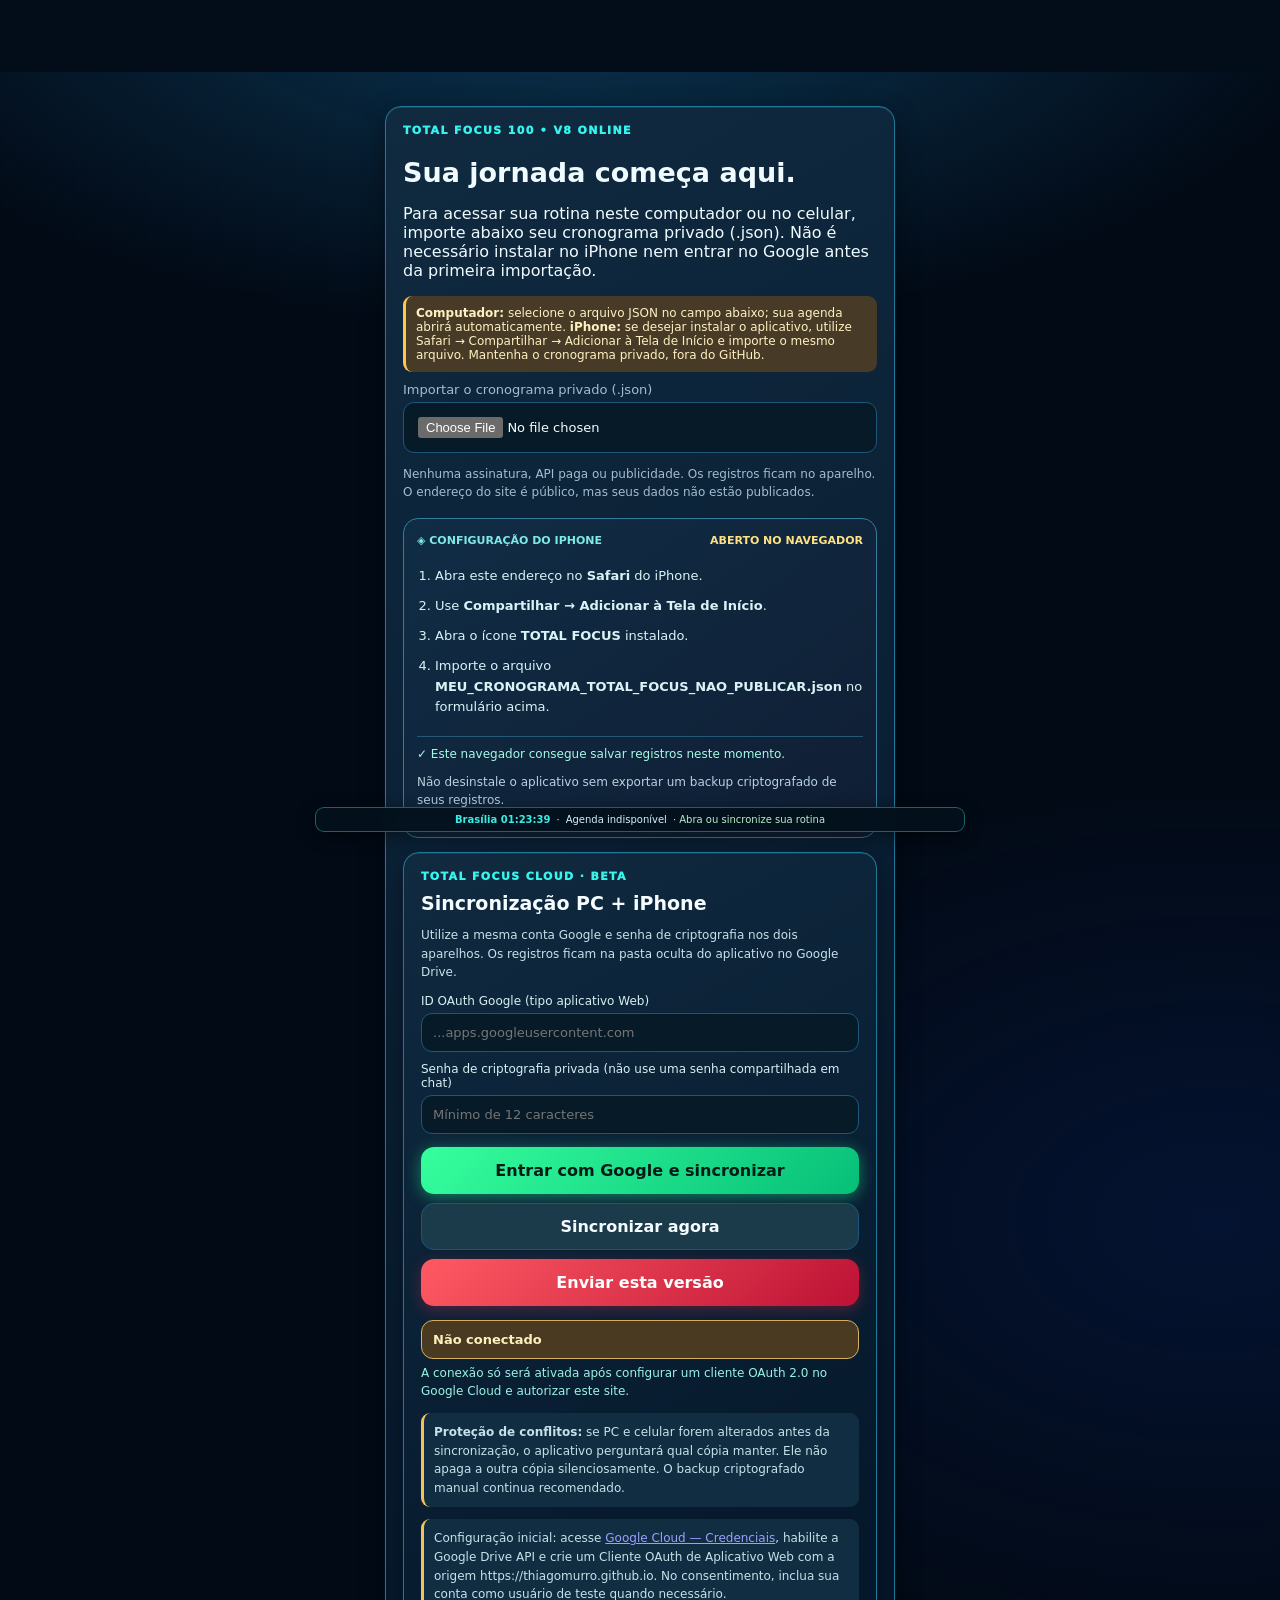
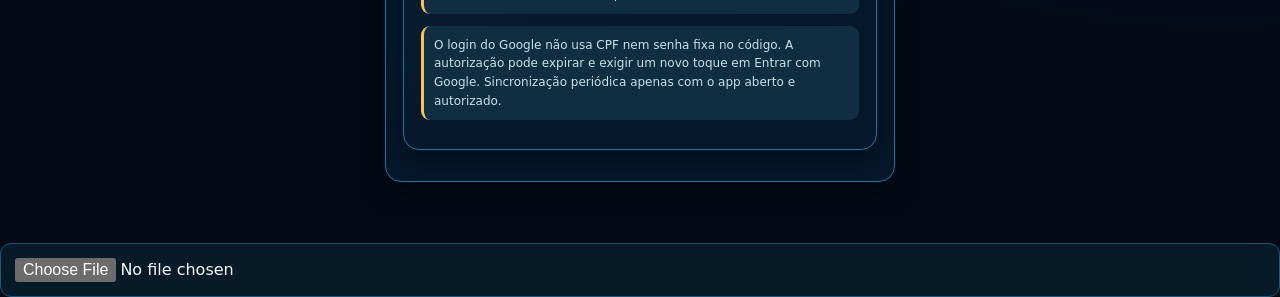
==== commit 8ab45084: "TOTAL FOCUS V42.1: renovar modulo do painel ao vivo no iPhone" ====
--- a/total-focus-100/index.html
+++ b/total-focus-100/index.html
@@ -101,4 +101,4 @@
 const dlg=document.createElement("dialog");dlg.id="sleep-modal";dlg.innerHTML='<div style="display:flex;gap:14px;align-items:center"><div class="sleep-moon">☾</div><div><div class="kicker">TOTAL FOCUS · DESCANSO</div><h2 style="margin:6px 0">MISSÃO: DORMIR BEM</h2><p class="sleep-caption">Despertar calculado conforme a primeira atividade do dia.</p></div></div><div id="sleep-lines" class="sleep-days"></div><div class="sleep-modal-opts"><label><input type="checkbox" id="sleep-wake"> Ativar despertar</label><label><input type="checkbox" id="sleep-night"> Preparar para dormir (23h ou antes)</label><label><input type="checkbox" id="sleep-smart"> Antecipar quando a manhã começa cedo</label></div><p class="sleep-note">Dormir à meia-noite antes de acordar às 5h40 deixa menos de seis horas de sono. Quando necessário, o aviso noturno será antecipado.</p><div class="sleep-actions"><button class="primary" id="sleep-enable">Ativar lembretes</button><button id="sleep-download">Adicionar 100 dias ao Calendário</button><button id="sleep-close">Fechar</button></div><p class="sleep-caption">Os avisos no Calendário dependem das permissões do iOS, podendo ser silenciados pelo Foco. Um site não cria alarmes no app Relógio. Mantenha um despertador nativo de segurança.</p>';document.body.append(dlg);
 document.addEventListener("click",e=>{if(e.target.closest("#sleep-open"))modal();if(e.target.closest("#sleep-close"))dlg.close();if(e.target.closest("#sleep-enable")){saveCfg();cfg.active=true;localStorage.setItem(AK,JSON.stringify(cfg));alert("Preferências salvas. Para receber avisos com a tela bloqueada, toque também em Adicionar ao Calendário.")}if(e.target.closest("#sleep-download")){saveCfg();ics()}});
 })();
-</script><script src="./tf38-exercise-photos.js?v=38" defer></script><script src="./game-v10.js?v=38" defer></script><script src="./game-v11.js?v=11" defer></script><script src="./coach-v12.js?v=38" defer></script><script src="./install-v13.js?v=13" defer></script><script src="./reminders-v14.js?v=39" defer></script><script src="./tf40-alertas-iphone.js?v=40.2" defer></script><script src="./cloud-v16.js?v=16" defer></script><script src="./metrics-v17.js?v=17" defer></script><script src="./shiro-v17.js?v=17" defer></script><script src="./trainer-photo-v17.js?v=17" defer></script><script src="./home-v17.js?v=17" defer></script><script src="./screens-v18.js?v=41" defer></script><script src="./tf41-rotina.js?v=41.1" defer></script><script src="./qa-v19.js?v=19" defer></script><script src="./premium-v20.js?v=21" defer></script><script src="./desktop-v22.js?v=22" defer></script><script src="./tf42-live-focus.js?v=42" defer></script><script src="./plan-import-v23.js?v=39" defer></script><script src="./study-progress-v24.js?v=39" defer></script><script src="./tf25-ui.js?v=25" defer></script><script src="./tf28-guides.js?v=37" defer></script><script src="./tf28-status.js?v=28.1" defer></script><script src="./tf36-muscle-map.js?v=36" defer></script><script src="./tf31-exercises.js?v=37" defer></script></body></html>+</script><script src="./tf38-exercise-photos.js?v=38" defer></script><script src="./game-v10.js?v=38" defer></script><script src="./game-v11.js?v=11" defer></script><script src="./coach-v12.js?v=38" defer></script><script src="./install-v13.js?v=13" defer></script><script src="./reminders-v14.js?v=39" defer></script><script src="./tf40-alertas-iphone.js?v=40.2" defer></script><script src="./cloud-v16.js?v=16" defer></script><script src="./metrics-v17.js?v=17" defer></script><script src="./shiro-v17.js?v=17" defer></script><script src="./trainer-photo-v17.js?v=17" defer></script><script src="./home-v17.js?v=17" defer></script><script src="./screens-v18.js?v=41" defer></script><script src="./tf41-rotina.js?v=41.1" defer></script><script src="./qa-v19.js?v=19" defer></script><script src="./premium-v20.js?v=21" defer></script><script src="./desktop-v22.js?v=22" defer></script><script src="./tf42-live-focus.js?v=42.1" defer></script><script src="./plan-import-v23.js?v=39" defer></script><script src="./study-progress-v24.js?v=39" defer></script><script src="./tf25-ui.js?v=25" defer></script><script src="./tf28-guides.js?v=37" defer></script><script src="./tf28-status.js?v=28.1" defer></script><script src="./tf36-muscle-map.js?v=36" defer></script><script src="./tf31-exercises.js?v=37" defer></script></body></html>
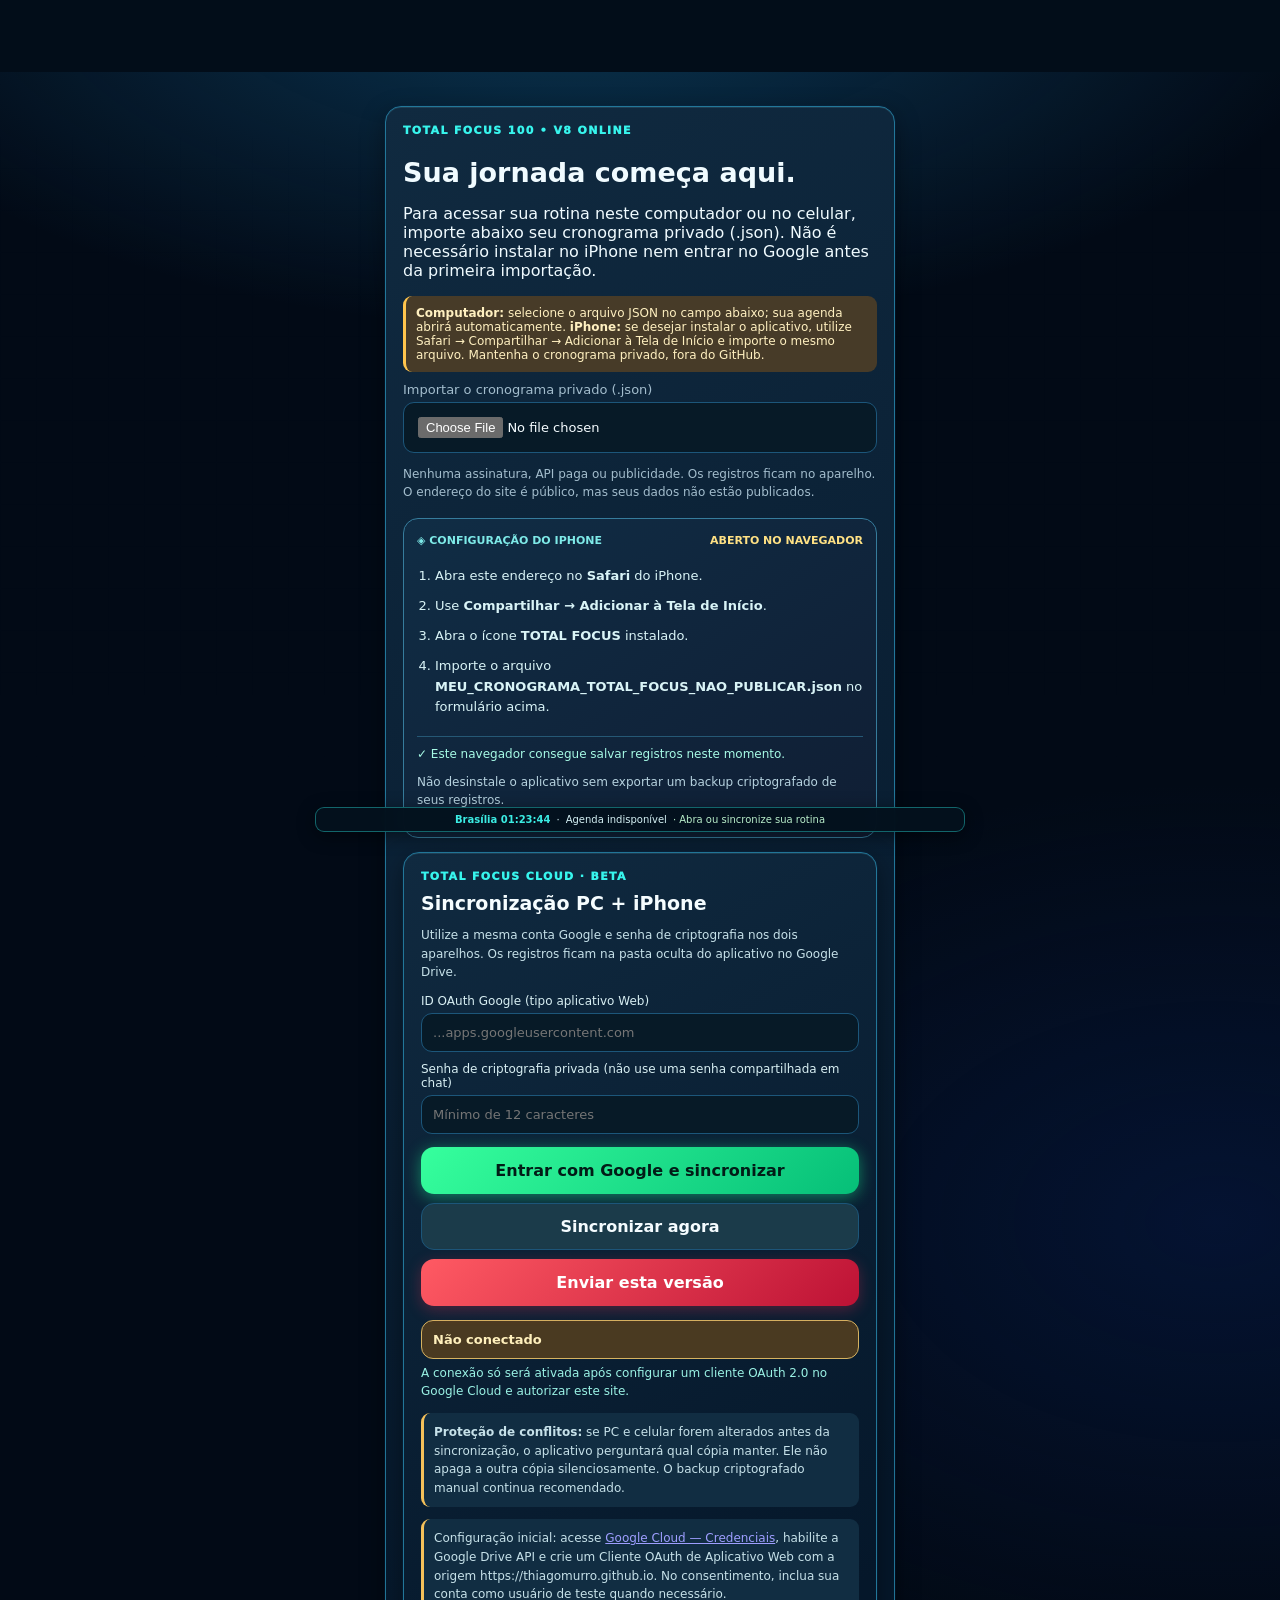
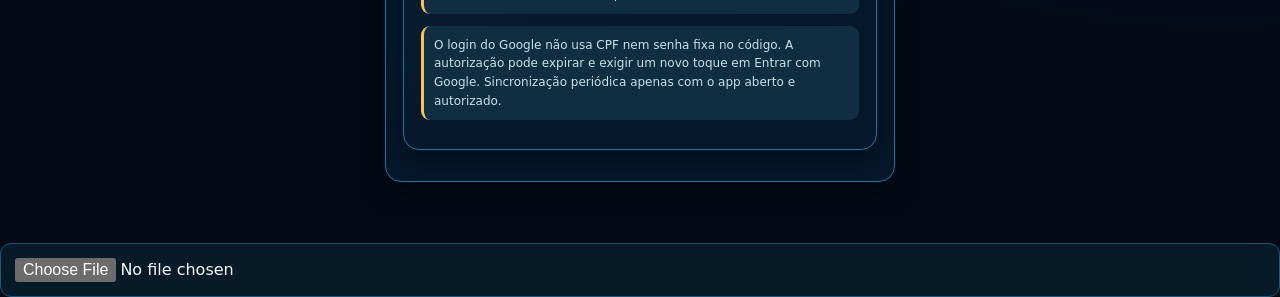
==== commit 4962f733: "TOTAL FOCUS V43: centralizar atividade e ativar exportação de calendário completo para Google Agenda" ====
--- a/total-focus-100/index.html
+++ b/total-focus-100/index.html
@@ -21,7 +21,7 @@
 .sleep-days{display:grid;grid-template-columns:repeat(3,1fr);gap:9px;margin:17px 0}.sleep-days section{text-align:center;border:1px solid #347c92;border-radius:13px;background:#16344c;padding:10px 3px}.sleep-days strong{display:block;font-size:23px;color:#8ffce9}.sleep-days small{font-size:10px}.sleep-modal-opts label{display:flex;gap:8px;align-items:center;color:#e2fafa}.sleep-modal-opts input{width:18px;height:18px;margin:0}.sleep-actions button{width:100%;margin-top:9px}.sleep-note{background:#493728;color:#ffe8bd;padding:11px;border-radius:10px;font-size:12px;line-height:1.55}.sleep-caption{font-size:12px;color:#b5cddf;line-height:1.5}
 @keyframes orb{50%{transform:translateY(9px)}}@keyframes starShift{to{background-position:160px 100px}}
 @media(prefers-reduced-motion:reduce){.card.hero:after,.sleep-moon,body:before{animation:none}}
-</style><link rel="stylesheet" href="./game-v10.css?v=10"><link rel="stylesheet" href="./game-v11.css?v=11"><link rel="stylesheet" href="./coach-v12.css?v=12"><link rel="stylesheet" href="./install-v13.css?v=13"><link rel="stylesheet" href="./reminders-v14.css?v=14"><link rel="stylesheet" href="./cloud-v16.css?v=16"><link rel="stylesheet" href="./experience-v17.css?v=17"><link rel="stylesheet" href="./screens-v18.css?v=18"><link rel="stylesheet" href="./qa-v19.css?v=19"><link rel="stylesheet" href="./premium-v20.css?v=21"><link rel="stylesheet" href="./desktop-v22.css?v=22"><link rel="stylesheet" href="./study-progress-v24.css?v=24"><link rel="stylesheet" href="./tf25-ui.css?v=25"><link rel="stylesheet" href="./tf42-live-focus.css?v=42"></head><body>
+</style><link rel="stylesheet" href="./game-v10.css?v=10"><link rel="stylesheet" href="./game-v11.css?v=11"><link rel="stylesheet" href="./coach-v12.css?v=12"><link rel="stylesheet" href="./install-v13.css?v=13"><link rel="stylesheet" href="./reminders-v14.css?v=14"><link rel="stylesheet" href="./cloud-v16.css?v=16"><link rel="stylesheet" href="./experience-v17.css?v=17"><link rel="stylesheet" href="./screens-v18.css?v=18"><link rel="stylesheet" href="./qa-v19.css?v=19"><link rel="stylesheet" href="./premium-v20.css?v=21"><link rel="stylesheet" href="./desktop-v22.css?v=22"><link rel="stylesheet" href="./study-progress-v24.css?v=24"><link rel="stylesheet" href="./tf25-ui.css?v=25"><link rel="stylesheet" href="./tf42-live-focus.css?v=43"></head><body>
 <div id="setup" class="hidden"><div class="card"><div class="kicker">TOTAL FOCUS 100 • V8 ONLINE</div><h1>Sua jornada começa aqui.</h1><p>Para acessar sua rotina neste computador ou no celular, importe abaixo seu cronograma privado (.json). Não é necessário instalar no iPhone nem entrar no Google antes da primeira importação.</p><div class="notice"><strong>Computador:</strong> selecione o arquivo JSON no campo abaixo; sua agenda abrirá automaticamente. <strong>iPhone:</strong> se desejar instalar o aplicativo, utilize Safari → Compartilhar → Adicionar à Tela de Início e importe o mesmo arquivo. Mantenha o cronograma privado, fora do GitHub.</div><label>Importar o cronograma privado (.json)<input id="upload" type="file" accept=".json,application/json"></label><p class="footnote">Nenhuma assinatura, API paga ou publicidade. Os registros ficam no aparelho. O endereço do site é público, mas seus dados não estão publicados.</p></div></div>
 <div id="shell" class="hidden"><header><div class="logo"><svg viewBox="0 0 64 64" aria-label="Marca TOTAL FOCUS"><circle cx="32" cy="32" r="27" fill="#0b3140" stroke="#33ded4" stroke-width="5"/><path d="M12 43 32 16 52 43 32 29Z" fill="#80ffff" stroke="#009bd3" stroke-width="2"/><path d="M32 4v10M32 50v10M4 32h10M50 32h10" stroke="#fff" stroke-width="3"/></svg><span>TOTAL<br>FOCUS 100</span></div><span class="pill" id="level">NÍVEL 1</span></header><main id="main"></main></div>
 <nav id="nav" class="hidden"><button data-page="today" class="current"><i>◉</i>Hoje</button><button data-page="agenda"><i>▦</i>Agenda</button><button data-page="shiro"><i>♧</i>Shiro</button><button data-page="progress"><i>▤</i>Rendimento</button><button data-page="focus"><i>✧</i>FOCUS AI</button><button data-page="config"><i>⚙</i>Ajustes</button></nav>
@@ -101,4 +101,4 @@
 const dlg=document.createElement("dialog");dlg.id="sleep-modal";dlg.innerHTML='<div style="display:flex;gap:14px;align-items:center"><div class="sleep-moon">☾</div><div><div class="kicker">TOTAL FOCUS · DESCANSO</div><h2 style="margin:6px 0">MISSÃO: DORMIR BEM</h2><p class="sleep-caption">Despertar calculado conforme a primeira atividade do dia.</p></div></div><div id="sleep-lines" class="sleep-days"></div><div class="sleep-modal-opts"><label><input type="checkbox" id="sleep-wake"> Ativar despertar</label><label><input type="checkbox" id="sleep-night"> Preparar para dormir (23h ou antes)</label><label><input type="checkbox" id="sleep-smart"> Antecipar quando a manhã começa cedo</label></div><p class="sleep-note">Dormir à meia-noite antes de acordar às 5h40 deixa menos de seis horas de sono. Quando necessário, o aviso noturno será antecipado.</p><div class="sleep-actions"><button class="primary" id="sleep-enable">Ativar lembretes</button><button id="sleep-download">Adicionar 100 dias ao Calendário</button><button id="sleep-close">Fechar</button></div><p class="sleep-caption">Os avisos no Calendário dependem das permissões do iOS, podendo ser silenciados pelo Foco. Um site não cria alarmes no app Relógio. Mantenha um despertador nativo de segurança.</p>';document.body.append(dlg);
 document.addEventListener("click",e=>{if(e.target.closest("#sleep-open"))modal();if(e.target.closest("#sleep-close"))dlg.close();if(e.target.closest("#sleep-enable")){saveCfg();cfg.active=true;localStorage.setItem(AK,JSON.stringify(cfg));alert("Preferências salvas. Para receber avisos com a tela bloqueada, toque também em Adicionar ao Calendário.")}if(e.target.closest("#sleep-download")){saveCfg();ics()}});
 })();
-</script><script src="./tf38-exercise-photos.js?v=38" defer></script><script src="./game-v10.js?v=38" defer></script><script src="./game-v11.js?v=11" defer></script><script src="./coach-v12.js?v=38" defer></script><script src="./install-v13.js?v=13" defer></script><script src="./reminders-v14.js?v=39" defer></script><script src="./tf40-alertas-iphone.js?v=40.2" defer></script><script src="./cloud-v16.js?v=16" defer></script><script src="./metrics-v17.js?v=17" defer></script><script src="./shiro-v17.js?v=17" defer></script><script src="./trainer-photo-v17.js?v=17" defer></script><script src="./home-v17.js?v=17" defer></script><script src="./screens-v18.js?v=41" defer></script><script src="./tf41-rotina.js?v=41.1" defer></script><script src="./qa-v19.js?v=19" defer></script><script src="./premium-v20.js?v=21" defer></script><script src="./desktop-v22.js?v=22" defer></script><script src="./tf42-live-focus.js?v=42.1" defer></script><script src="./plan-import-v23.js?v=39" defer></script><script src="./study-progress-v24.js?v=39" defer></script><script src="./tf25-ui.js?v=25" defer></script><script src="./tf28-guides.js?v=37" defer></script><script src="./tf28-status.js?v=28.1" defer></script><script src="./tf36-muscle-map.js?v=36" defer></script><script src="./tf31-exercises.js?v=37" defer></script></body></html>+</script><script src="./tf38-exercise-photos.js?v=38" defer></script><script src="./game-v10.js?v=38" defer></script><script src="./game-v11.js?v=11" defer></script><script src="./coach-v12.js?v=38" defer></script><script src="./install-v13.js?v=13" defer></script><script src="./reminders-v14.js?v=39" defer></script><script src="./tf40-alertas-iphone.js?v=43" defer></script><script src="./cloud-v16.js?v=16" defer></script><script src="./metrics-v17.js?v=17" defer></script><script src="./shiro-v17.js?v=17" defer></script><script src="./trainer-photo-v17.js?v=17" defer></script><script src="./home-v17.js?v=17" defer></script><script src="./screens-v18.js?v=41" defer></script><script src="./tf41-rotina.js?v=41.1" defer></script><script src="./qa-v19.js?v=19" defer></script><script src="./premium-v20.js?v=21" defer></script><script src="./desktop-v22.js?v=22" defer></script><script src="./tf42-live-focus.js?v=43" defer></script><script src="./plan-import-v23.js?v=39" defer></script><script src="./study-progress-v24.js?v=39" defer></script><script src="./tf25-ui.js?v=25" defer></script><script src="./tf28-guides.js?v=37" defer></script><script src="./tf28-status.js?v=28.1" defer></script><script src="./tf36-muscle-map.js?v=36" defer></script><script src="./tf31-exercises.js?v=37" defer></script></body></html>
--- a/total-focus-100/tf42-live-focus.css
+++ b/total-focus-100/tf42-live-focus.css
@@ -57,4 +57,50 @@
  #main.tf22-home #tf20-cover.tf42-cover .tf42-body h2{font-size:25px!important}
  .tf42-top{align-items:start}
  .tf42-live-tag{font-size:9px;padding:5px 7px}
-}+}
+
+/* V43 — centralização real da missão e símbolos sem emoji */
+#main.tf22-home #tf20-cover.tf42-cover .tf42-live-wrap{align-items:stretch}
+#main.tf22-home #tf20-cover.tf42-cover .tf42-symbol{
+ width:108px;height:108px;min-height:108px;border-radius:30px;align-self:center;
+ display:flex;align-items:center;justify-content:center;margin:8px auto 18px;
+ background:radial-gradient(circle at 28% 10%,#44ebdb6d,#0a3d5b91 65%);
+ box-shadow:0 0 37px #31f4e838,inset 0 1px #b2fff53a;
+}
+#main.tf22-home #tf20-cover.tf42-cover .tf42-symbol svg{
+ width:61px;height:61px;display:block;color:#edffff;filter:drop-shadow(0 0 7px #68ffe57f);
+}
+#main.tf22-home #tf20-cover.tf42-cover .tf42-body{
+ align-items:center!important;justify-content:flex-start;text-align:center;
+ width:100%;gap:13px;flex:1;
+}
+#main.tf22-home #tf20-cover.tf42-cover .tf42-body h2{
+ text-align:center!important;width:100%;max-width:580px;margin:0 auto!important;
+}
+#main.tf22-home #tf20-cover.tf42-cover .tf42-hours{text-align:center}
+#main.tf22-home #tf20-cover.tf42-cover .tf42-type{
+ display:inline-flex;align-items:center;justify-content:center;
+ padding:7px 13px;border-radius:999px;background:#71552a42;border:1px solid #aa874059;
+}
+#main.tf22-home #tf20-cover.tf42-cover .tf42-track{width:min(100%,450px);margin-left:auto;margin-right:auto}
+#main.tf22-home #tf20-cover.tf42-cover .tf42-go{max-width:540px;align-self:center}
+#main.tf22-home #tf20-cover.tf42-cover .tf42-after{
+ max-width:540px;margin-left:auto;margin-right:auto;justify-items:center;text-align:center;
+}
+#main.tf22-home #tf20-cover.tf42-cover .tf42-actions{justify-content:center}
+#main.tf22-home #tf20-cover.tf42-cover .tf42-eyebrow{
+ justify-content:center;flex-wrap:wrap;align-items:center;text-align:center;gap:8px 16px;
+}
+#main.tf22-home #tf20-cover.tf42-cover .tf42-bottom{
+ width:100%;gap:12px;text-align:center;justify-content:center
+}
+@media(min-width:860px){
+ #main.tf22-home #tf20-cover.tf42-cover .tf42-live-wrap{justify-content:space-between}
+ #main.tf22-home #tf20-cover.tf42-cover .tf42-symbol{width:128px;height:128px;min-height:128px;margin:16px auto}
+ #main.tf22-home #tf20-cover.tf42-cover .tf42-symbol svg{width:75px;height:75px}
+ #main.tf22-home #tf20-cover.tf42-cover .tf42-body{justify-content:center}
+}
+@media(max-width:390px){
+ #main.tf22-home #tf20-cover.tf42-cover .tf42-symbol{width:90px;height:90px;min-height:90px;margin:5px auto 12px}
+ #main.tf22-home #tf20-cover.tf42-cover .tf42-symbol svg{width:54px;height:54px}
+}
